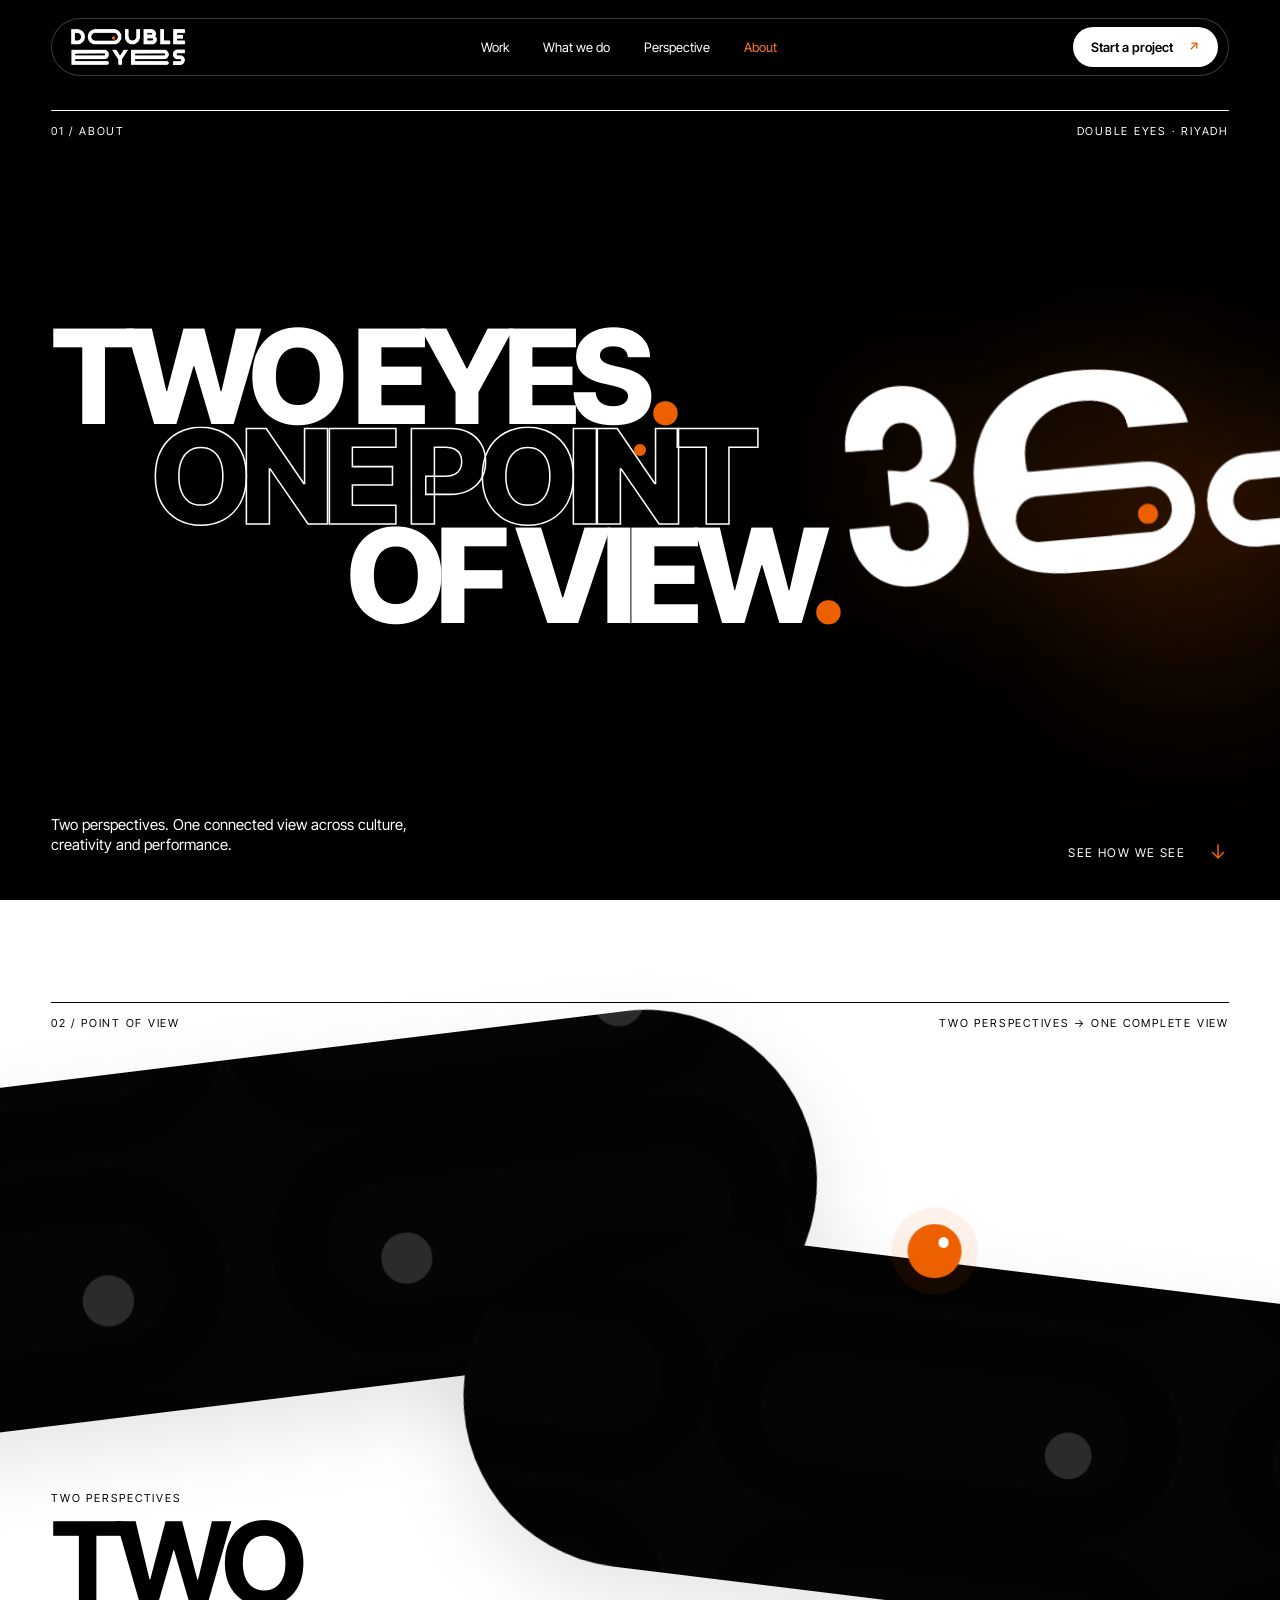
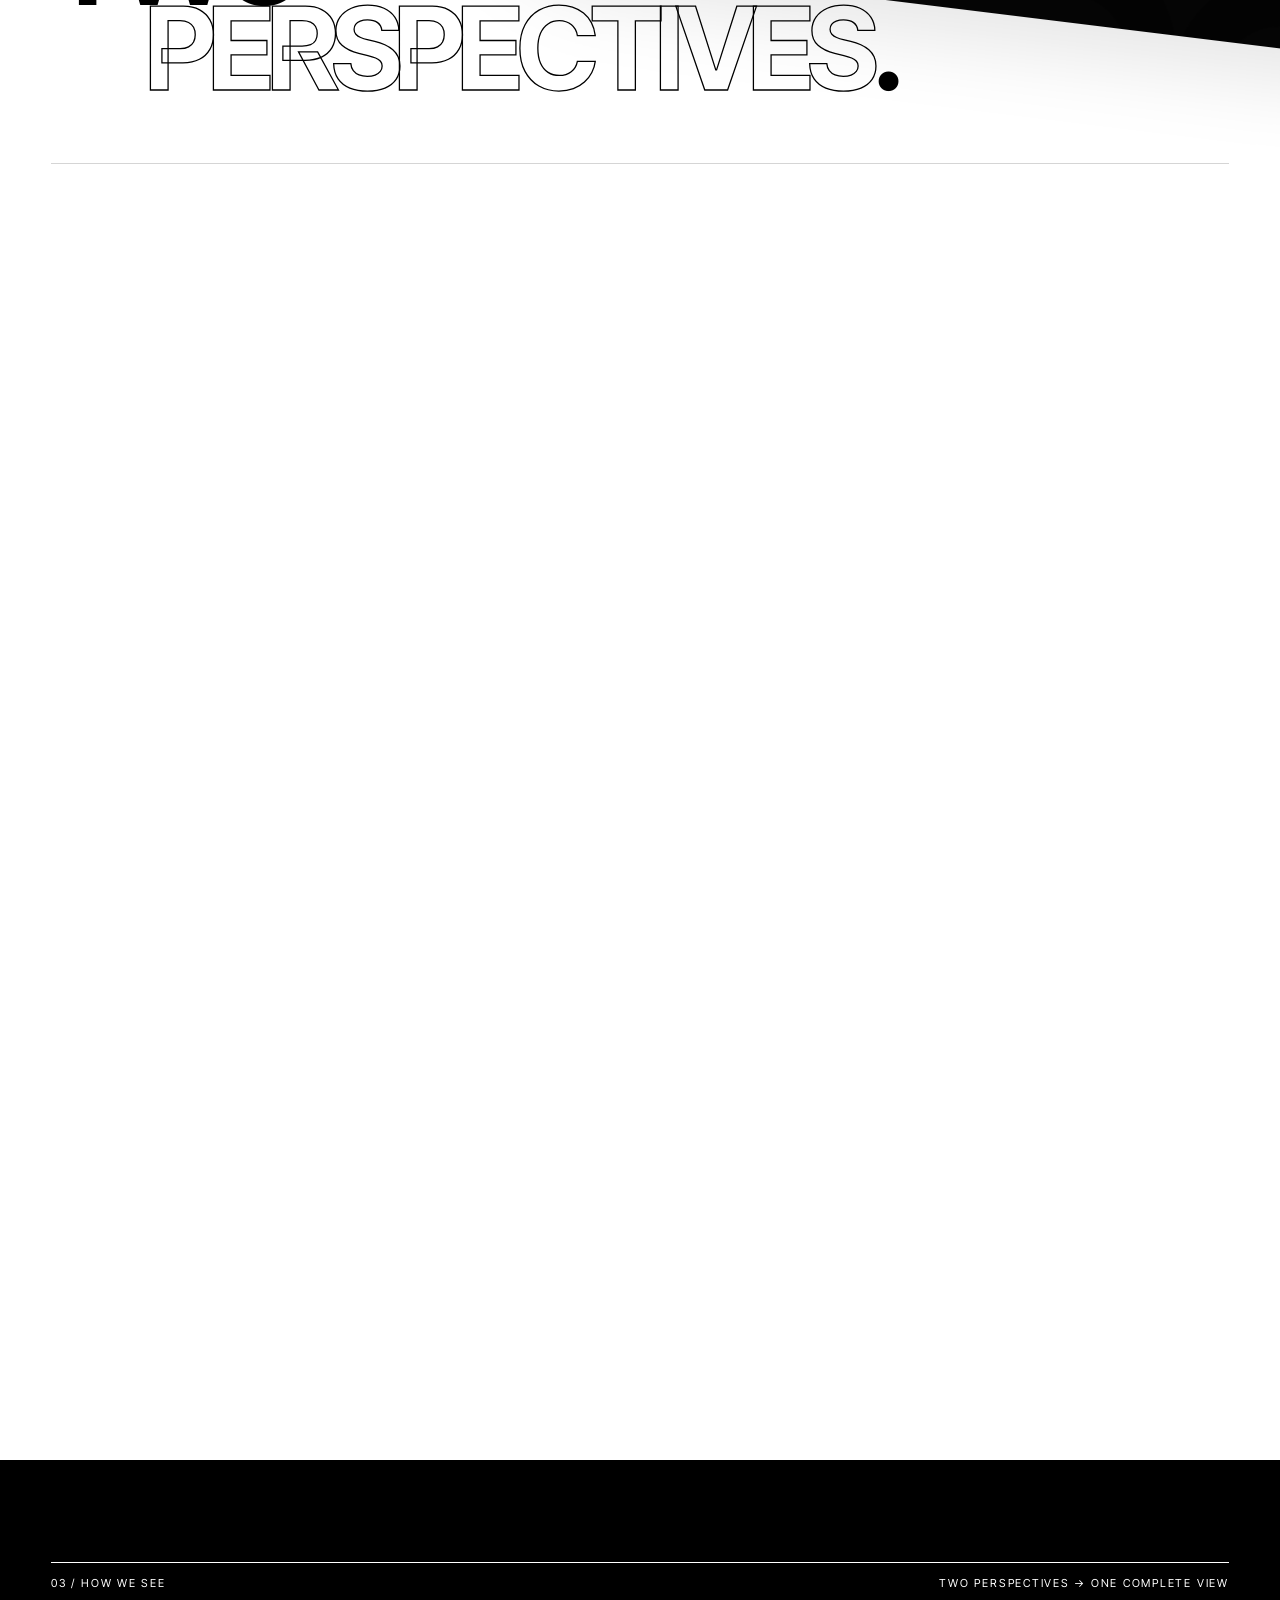
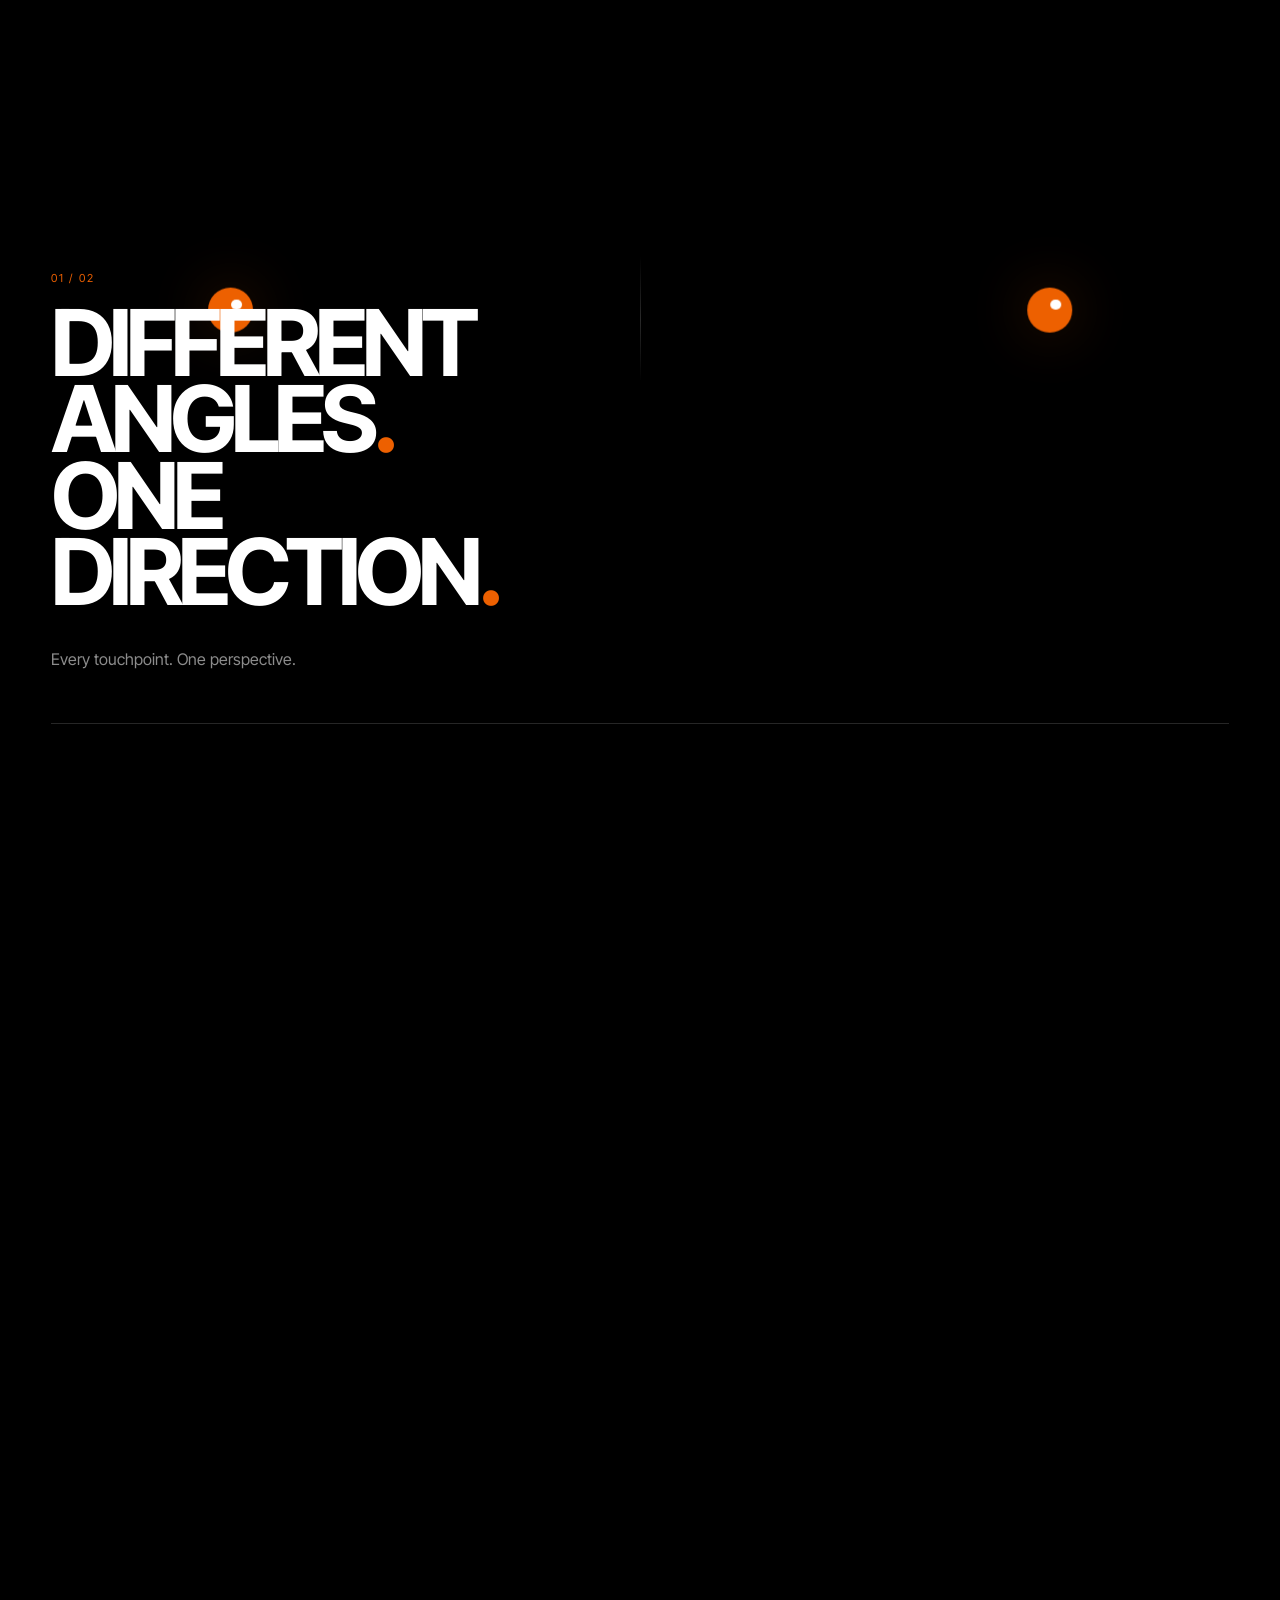
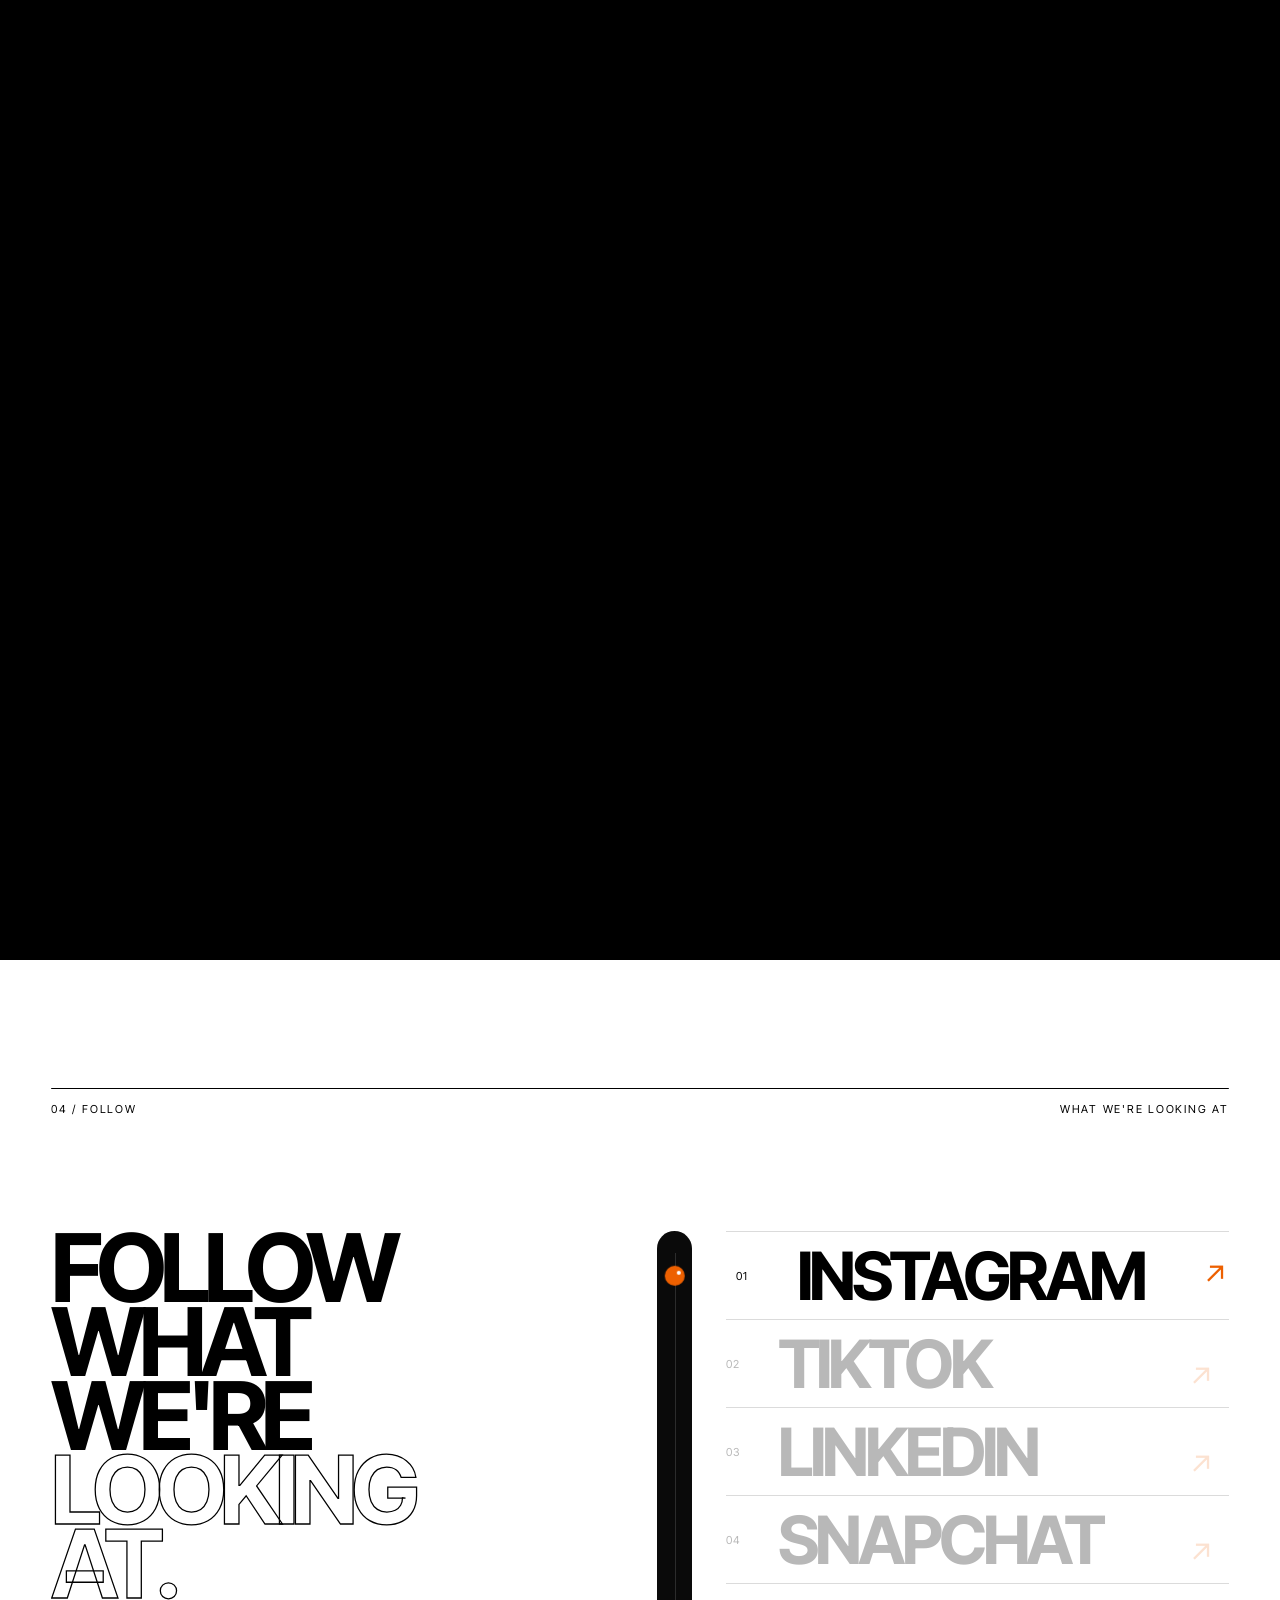
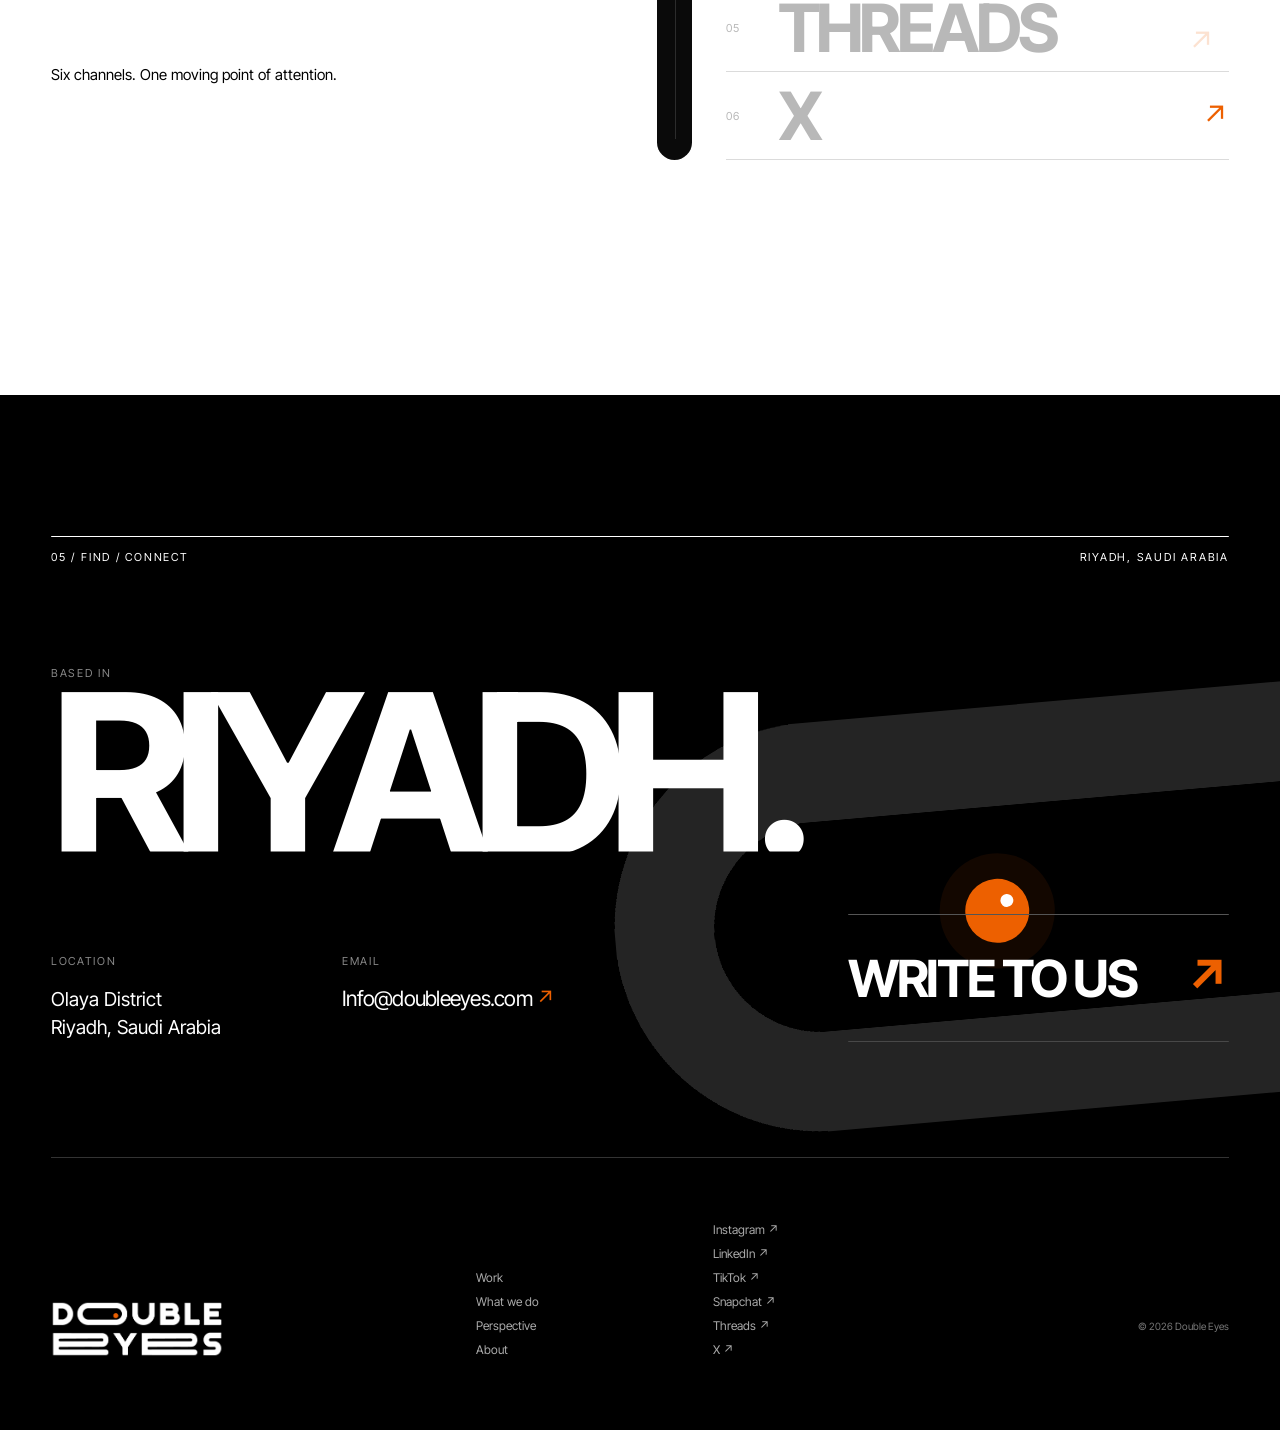
==== about/index.html @ dadb22bf "Refine About page narrative sections" ====
<!doctype html>
<html lang="en">
  <head>
    <meta charset="UTF-8" />
    <meta name="viewport" content="width=device-width, initial-scale=1" />
    <meta name="theme-color" content="#000000" />
    <link rel="icon" href="../Assets/Identity-Lines/identity-double-eyes-04-full-field-mark.png" />
    <meta
      name="description"
      content="Meet Double Eyes—one connected point of view across culture, creativity and performance."
    />
    <link rel="canonical" href="https://double-eyes.com/about/" />
    <title>About Double Eyes | One Complete Point of View</title>
    <link rel="preconnect" href="https://fonts.googleapis.com" />
    <link rel="preconnect" href="https://fonts.gstatic.com" crossorigin />
    <link
      href="https://fonts.googleapis.com/css2?family=Inter+Tight:wght@300;400;500;600;700;800;900&display=swap"
      rel="stylesheet"
    />
    <link rel="stylesheet" href="../styles/style.css?v=audit-2" />
    <link rel="stylesheet" href="../styles/brand-logo.css" />
    <link rel="stylesheet" href="../styles/about.css?v=about-2" />
  </head>
  <body class="about-page">
    <a class="skip" href="#about-main">Skip to content</a>

    <div class="loader about-loader" aria-hidden="true">
      <div class="loader-eye"><i></i></div>
      <span>DOUBLE VISION / ONE DIRECTION</span>
    </div>
    <div class="cursor" aria-hidden="true"><span></span></div>

    <header class="nav about-nav">
      <a class="logo" href="/" aria-label="Double Eyes home">
        <img
          class="brand-logo"
          src="../Assets/brand/double-eyes-logo-light.png"
          alt="Double Eyes"
        />
      </a>
      <nav aria-label="Primary">
        <a href="/#motion">Work</a>
        <a href="/#capabilities">What we do</a>
        <a href="/#about">Perspective</a>
        <a class="is-current" href="/about/" aria-current="page">About</a>
      </nav>
      <a class="nav-cta" href="/#contact">Start a project <span>↗</span></a>
      <button class="menu" type="button" aria-label="Open menu" aria-expanded="false">
        <i></i><i></i>
      </button>
    </header>

    <main id="about-main">
      <section class="about-hero dark" id="about-top" aria-labelledby="about-title">
        <div class="about-frame about-hero-frame">
          <div class="about-kicker about-intro-part">
            <span>01 / About</span>
            <span>Double Eyes · Riyadh</span>
          </div>

          <h1 id="about-title" aria-label="Two eyes. One point of view.">
            <span class="about-hero-line about-intro-part">TWO EYES<span class="orange">.</span></span>
            <span class="about-hero-line about-hero-line--outline about-intro-part">ONE POINT</span>
            <span class="about-hero-line about-hero-line--offset about-intro-part">OF VIEW<span class="orange">.</span></span>
          </h1>

          <div class="about-hero-identity" aria-hidden="true">
            <span class="about-hero-glow"></span>
            <img
              src="../Assets/Identity-Lines/identity-double-eyes-04-full-field.png"
              alt=""
            />
          </div>

          <p class="about-hero-note about-intro-part">
            Two perspectives. One connected view across culture, creativity and performance.
          </p>
          <a class="about-scroll about-intro-part" href="#point-of-view">
            See how we see <span>↓</span>
          </a>
        </div>
      </section>

      <section class="about-view light" id="point-of-view" aria-labelledby="view-title">
        <div class="about-view-track">
          <div class="about-view-scene">
            <div class="about-frame">
              <div class="about-kicker">
                <span>02 / Point of view</span>
                <span>Two perspectives → one complete view</span>
              </div>

              <div class="pov-stage" aria-hidden="true">
                <div class="pov-field pov-field--left">
                  <img src="../Assets/Identity-Lines/identity-double-eyes-12.png" alt="" />
                  <span>01 / Perspective</span>
                </div>
                <div class="pov-field pov-field--right">
                  <img src="../Assets/Identity-Lines/identity-double-eyes-12.png" alt="" />
                  <span>02 / Perspective</span>
                </div>
                <span class="pov-pupil"><i></i></span>
              </div>

              <div class="pov-copy">
                <p>Two perspectives</p>
                <h2 id="view-title"><span>TWO</span><span>PERSPECTIVES<span class="orange">.</span></span></h2>
                <div class="pov-resolution"><span>ONE COMPLETE</span><strong>VIEW<span class="orange">.</span></strong></div>
              </div>
              <div class="pov-progress" aria-hidden="true"><i></i></div>
            </div>
          </div>
        </div>
      </section>

      <section class="about-convergence dark" id="how-we-see" aria-labelledby="convergence-title">
        <div class="about-convergence-track">
          <div class="about-convergence-scene">
            <div class="about-frame">
              <div class="about-kicker">
                <span>03 / How we see</span>
                <span>Two perspectives → one complete view</span>
              </div>

              <div class="convergence-field" aria-hidden="true">
                <span class="convergence-axis"></span>
                <span class="convergence-pupil convergence-pupil--left"></span>
                <span class="convergence-pupil convergence-pupil--right"></span>
                <img
                  class="convergence-mark"
                  src="../Assets/Identity-Lines/identity-double-eyes-04-full-field.png"
                  alt=""
                />
              </div>

              <div class="convergence-copy">
                <p class="convergence-index">01 / 02</p>
                <h2 id="convergence-title">
                  DIFFERENT<br />ANGLES<span class="orange">.</span><br />ONE DIRECTION<span class="orange">.</span>
                </h2>
                <p>Every touchpoint. One perspective.</p>
              </div>
              <div class="convergence-progress" aria-hidden="true"><i></i></div>
            </div>
          </div>
        </div>
      </section>

      <section class="about-social light" id="follow" aria-labelledby="follow-title">
        <div class="about-frame">
          <div class="about-kicker about-reveal">
            <span>04 / Follow</span>
            <span>What we're looking at</span>
          </div>
          <div class="about-social-layout">
            <header class="about-social-head about-reveal">
              <h2 id="follow-title">FOLLOW<br />WHAT WE'RE<br /><span>LOOKING AT.</span></h2>
              <p>Six channels. One moving point of attention.</p>
            </header>

            <div class="social-system">
              <div class="social-gaze-rail" aria-hidden="true">
                <span class="social-pupil"><i></i></span>
              </div>
              <nav class="social-list" aria-label="Double Eyes social channels">
                <a class="social-row is-active" data-cursor="FOLLOW ↗" href="https://www.instagram.com/double_eyes.sa?igsh=ODNibjdmaHd1dmE3&amp;utm_source=qr" target="_blank" rel="noopener noreferrer" aria-label="Follow Double Eyes on Instagram (opens in a new tab)">
                  <span>01</span><strong>INSTAGRAM</strong><i>↗</i>
                </a>
                <a class="social-row" data-cursor="FOLLOW ↗" href="https://www.tiktok.com/@double.eyes.sa?_r=1&amp;_t=ZS-98jkGDGz1hk" target="_blank" rel="noopener noreferrer" aria-label="Follow Double Eyes on TikTok (opens in a new tab)">
                  <span>02</span><strong>TIKTOK</strong><i>↗</i>
                </a>
                <a class="social-row" data-cursor="FOLLOW ↗" href="https://www.linkedin.com/company/double-eyes/" target="_blank" rel="noopener noreferrer" aria-label="Follow Double Eyes on LinkedIn (opens in a new tab)">
                  <span>03</span><strong>LINKEDIN</strong><i>↗</i>
                </a>
                <a class="social-row" data-cursor="FOLLOW ↗" href="https://snapchat.com/t/wtlz7FMR" target="_blank" rel="noopener noreferrer" aria-label="Follow Double Eyes on Snapchat (opens in a new tab)">
                  <span>04</span><strong>SNAPCHAT</strong><i>↗</i>
                </a>
                <a class="social-row" data-cursor="FOLLOW ↗" href="https://www.threads.com/@double_eyes.sa?invite=0" target="_blank" rel="noopener noreferrer" aria-label="Follow Double Eyes on Threads (opens in a new tab)">
                  <span>05</span><strong>THREADS</strong><i>↗</i>
                </a>
                <a class="social-row" data-cursor="FOLLOW ↗" href="https://x.com/double_eyes0?s=11" target="_blank" rel="noopener noreferrer" aria-label="Follow Double Eyes on X (opens in a new tab)">
                  <span>06</span><strong>X</strong><i>↗</i>
                </a>
              </nav>
            </div>
          </div>
        </div>
      </section>

      <section class="about-contact dark" id="find-us" aria-labelledby="contact-title">
        <div class="about-frame">
          <div class="about-kicker about-reveal">
            <span>05 / Find / Connect</span>
            <span>Riyadh, Saudi Arabia</span>
          </div>

          <div class="about-location-stage">
            <div class="about-location-word about-reveal">
              <p>Based in</p>
              <h2 id="contact-title">RIYADH<span class="orange">.</span></h2>
            </div>

            <div class="about-location-identity" aria-hidden="true">
              <img src="../Assets/Identity-Lines/guides-vision-identity.png" alt="" />
              <span class="location-pupil"><i></i></span>
            </div>

            <div class="about-location-details about-reveal">
              <div>
                <p class="about-connect-label">Location</p>
                <!-- TEMPORARY LOCATION — replace with approved office location. -->
                <address>Olaya District<br />Riyadh, Saudi Arabia</address>
              </div>
              <div>
                <p class="about-connect-label">Email</p>
                <a class="about-email" data-cursor="EMAIL ↗" href="mailto:Info@doubleeyes.com">Info@doubleeyes.com <span>↗</span></a>
              </div>
            </div>

            <a class="about-write about-reveal" data-cursor="WRITE" href="/?contact=open#contact">
              <small>Have something worth seeing?</small>
              <span>WRITE TO US</span><i>↗</i>
            </a>
          </div>

          <footer class="about-footer">
            <a class="logo footer-logo" href="/" aria-label="Double Eyes home">
              <img class="brand-logo" src="../Assets/brand/double-eyes-logo-light.png" alt="Double Eyes" />
            </a>
            <nav aria-label="Footer navigation">
              <a href="/#motion">Work</a>
              <a href="/#capabilities">What we do</a>
              <a href="/#about">Perspective</a>
              <a href="/about/" aria-current="page">About</a>
            </nav>
            <div class="about-footer-socials" aria-label="Social links">
              <a href="https://www.instagram.com/double_eyes.sa?igsh=ODNibjdmaHd1dmE3&amp;utm_source=qr" target="_blank" rel="noopener noreferrer">Instagram ↗</a>
              <a href="https://www.linkedin.com/company/double-eyes/" target="_blank" rel="noopener noreferrer">LinkedIn ↗</a>
              <a href="https://www.tiktok.com/@double.eyes.sa?_r=1&amp;_t=ZS-98jkGDGz1hk" target="_blank" rel="noopener noreferrer">TikTok ↗</a>
              <a href="https://snapchat.com/t/wtlz7FMR" target="_blank" rel="noopener noreferrer">Snapchat ↗</a>
              <a href="https://www.threads.com/@double_eyes.sa?invite=0" target="_blank" rel="noopener noreferrer">Threads ↗</a>
              <a href="https://x.com/double_eyes0?s=11" target="_blank" rel="noopener noreferrer">X ↗</a>
            </div>
            <small>© 2026 Double Eyes</small>
          </footer>
        </div>
      </section>
    </main>

    <script src="../scripts/about.js?v=about-2"></script>
  </body>
</html>
---- styles/style.css ----
:root {
  --orange: #ed6000;
  --dark-orange: #c14e00;
  --coral: #ff791f;
  --black: #000;
  --white: #fff;
  --pad: clamp(22px, 4vw, 72px);
  --ease: cubic-bezier(0.16, 1, 0.3, 1);
}
* {
  box-sizing: border-box;
}
html {
  scroll-behavior: smooth;
}
body {
  margin: 0;
  background: #000;
  color: #fff;
  font-family: "Inter Tight", Arial, sans-serif;
  cursor: none;
  overflow-x: hidden;
}
a {
  color: inherit;
  text-decoration: none;
}
button {
  font: inherit;
}
.skip {
  position: fixed;
  left: 1rem;
  top: -4rem;
  z-index: 1000;
  background: #fff;
  color: #000;
  padding: 0.8rem 1rem;
}
.skip:focus {
  top: 1rem;
}
.dark {
  background: #000;
  color: #fff;
}
.light {
  background: #fff;
  color: #000;
}
.section-meta {
  display: flex;
  justify-content: space-between;
  text-transform: uppercase;
  font-size: 11px;
  letter-spacing: 0.15em;
  border-top: 1px solid currentColor;
  padding-top: 14px;
}
.eyebrow {
  text-transform: uppercase;
  letter-spacing: 0.15em;
  font-size: 11px;
}
.nav {
  position: fixed;
  z-index: 80;
  top: 18px;
  left: var(--pad);
  right: var(--pad);
  height: 58px;
  padding: 0 10px 0 16px;
  border: 1px solid rgba(255, 255, 255, 0.22);
  border-radius: 40px;
  background: rgba(0, 0, 0, 0.66);
  backdrop-filter: blur(18px);
  display: flex;
  align-items: center;
  justify-content: space-between;
  transition: 0.4s;
}
.logo {
  display: flex;
  align-items: center;
  font-size: 15px;
  line-height: 0.68;
  font-weight: 800;
  letter-spacing: -0.07em;
}
.logo-eye {
  width: 34px;
  height: 17px;
  border: 5px solid currentColor;
  border-radius: 20px;
  display: inline-block;
  margin: 0 2px;
  position: relative;
}
.logo-eye i,
.interactive-eye i,
.loader-eye i {
  position: absolute;
  width: 6px;
  height: 6px;
  border-radius: 50%;
  background: var(--orange);
  top: 50%;
  left: 72%;
  transform: translate(-50%, -50%);
}
.nav nav {
  display: flex;
  gap: 34px;
  font-size: 13px;
}
.nav nav a {
  transition: 0.25s;
}
.nav nav a:hover {
  color: var(--coral);
}
.nav-cta {
  background: #fff;
  color: #000;
  padding: 12px 18px;
  border-radius: 24px;
  font-size: 13px;
  font-weight: 600;
}
.nav-cta span {
  color: var(--orange);
  margin-left: 12px;
}
.menu {
  display: none;
  background: none;
  border: 0;
  color: #fff;
}
.loader {
  position: fixed;
  inset: 0;
  background: #000;
  z-index: 200;
  display: grid;
  place-content: center;
  gap: 20px;
  transition: clip-path 1s var(--ease);
  clip-path: inset(0);
}
.loader.done {
  clip-path: inset(0 0 100% 0);
  pointer-events: none;
}
.loader-eye {
  position: relative;
  width: 130px;
  height: 60px;
  border: 12px solid #fff;
  border-radius: 60px;
}
.loader-eye i {
  width: 14px;
  height: 14px;
  animation: scan 1s var(--ease) both;
}
.loader span {
  font-size: 9px;
  letter-spacing: 0.2em;
  text-align: center;
  color: #777;
}
@keyframes scan {
  0% {
    left: 15%;
  }
  100% {
    left: 85%;
  }
}
.cursor {
  position: fixed;
  z-index: 300;
  pointer-events: none;
  left: 0;
  top: 0;
  width: 12px;
  height: 12px;
  margin: -6px;
  border-radius: 50%;
  background: var(--orange);
  mix-blend-mode: difference;
  transition:
    width 0.25s,
    height 0.25s,
    margin 0.25s;
  display: grid;
  place-items: center;
}
.cursor span {
  font-size: 10px;
  color: #fff;
  opacity: 0;
}
.cursor.big {
  width: 64px;
  height: 64px;
  margin: -32px;
  mix-blend-mode: normal;
}
.cursor.big span {
  opacity: 1;
}
.hero {
  height: 100svh;
  min-height: 720px;
  padding: 140px var(--pad) 32px;
  position: relative;
  overflow: hidden;
}
.hero-glow {
  position: absolute;
  width: 65vw;
  height: 65vw;
  right: -20vw;
  top: -20vw;
  background: radial-gradient(circle, #ed6000 0, #7a2800 24%, transparent 66%);
  filter: blur(25px);
  opacity: 0.55;
}
.hero h1 {
  font-size: clamp(70px, 11vw, 190px);
  line-height: 0.76;
  letter-spacing: -0.085em;
  margin: 10vh 0 0;
  position: relative;
  z-index: 2;
}
.hero-line {
  display: block;
}
.hero-line.outline {
  color: transparent;
  -webkit-text-stroke: 1.5px #fff;
  margin-left: 8vw;
}
.hero-line i,
.contact-link i {
  color: var(--orange);
  font-style: normal;
}
.hero-bottom {
  position: absolute;
  left: var(--pad);
  right: var(--pad);
  bottom: 48px;
  display: flex;
  justify-content: flex-end;
  align-items: flex-end;
  gap: 40px;
}
.hero-bottom p {
  font-size: 16px;
  line-height: 1.35;
}
.round-link {
  width: 112px;
  height: 112px;
  border: 1px solid #fff;
  border-radius: 50%;
  display: grid;
  place-content: center;
  font-size: 13px;
  transition: 0.4s;
}
.round-link b {
  color: var(--orange);
  margin-left: 20px;
}
.round-link:hover {
  background: var(--orange);
  border-color: var(--orange);
  transform: rotate(8deg);
}
.round-link:hover b {
  color: #fff;
}
.statement {
  min-height: 90vh;
  padding: 35px var(--pad) 80px;
  display: flex;
  flex-direction: column;
}
.statement-copy {
  font-size: clamp(56px, 8.8vw, 150px);
  line-height: 0.93;
  letter-spacing: -0.07em;
  margin: auto 0;
}
.statement-copy strong {
  color: var(--orange);
  font-weight: 600;
}
.statement-foot {
  align-self: flex-end;
  width: min(560px, 100%);
  display: flex;
  align-items: center;
  gap: 50px;
}
.statement-foot p {
  font-size: clamp(19px, 2vw, 30px);
  line-height: 1.2;
}
.mini-eye {
  flex: 0 0 120px;
  height: 58px;
  border: 12px solid #000;
  border-radius: 60px;
  position: relative;
}
.universe {
  min-height: 110vh;
  padding: 35px var(--pad) 80px;
  overflow: hidden;
  background:
    radial-gradient(circle at 50% 54%, #521d00, transparent 32%), #000;
}
.universe-stage {
  height: 88vh;
  position: relative;
  max-width: 1400px;
  margin: auto;
}
.universe-core {
  position: absolute;
  left: 50%;
  top: 50%;
  transform: translate(-50%, -50%);
  width: 280px;
  height: 130px;
  border: 28px solid #fff;
  border-radius: 100px;
  display: flex;
  align-items: center;
  justify-content: center;
}
.universe-core > span {
  font-size: 115px;
  font-weight: 700;
  letter-spacing: -0.1em;
  position: absolute;
  left: -145px;
}
.universe-core > i {
  width: 23px;
  height: 23px;
}
.universe-core > em {
  font-size: 40px;
  font-style: normal;
  position: absolute;
  right: -64px;
  top: -55px;
}
.universe-core > small {
  position: absolute;
  top: 165px;
  width: 180px;
  text-align: center;
  color: #aaa;
  line-height: 1.4;
}
.service-orbit {
  position: absolute;
  inset: 12% 10%;
}
.service-node {
  --r: min(30vw, 400px);
  position: absolute;
  left: 50%;
  top: 50%;
  transform: translate(-50%, -50%) rotate(var(--a)) translateX(var(--r))
    rotate(calc(-1 * var(--a)));
  border: 0;
  background: none;
  color: #777;
  font-size: clamp(14px, 1vw, 22px);
  cursor: none;
  transition: 0.5s var(--ease);
  white-space: nowrap;
}
.service-node span {
  display: block;
  font-size: 9px;
  color: var(--orange);
  letter-spacing: 0.2em;
}

.service-node b {
  
  font-size: 15px !important;
}

.service-node:before {
  content: "";
  display: block;
  margin: auto auto 12px;
  width: 18px;
  height: 18px;
  border-radius: 50%;
  background: currentColor;
  box-shadow: 0 0 0 10px rgba(237, 96, 0, 0.08);
}
.service-node.active,
.service-node:hover {
  color: #fff;
  transform: translate(-50%, -50%) rotate(var(--a)) translateX(var(--r))
    rotate(calc(-1 * var(--a))) scale(1.3);
}
.service-node.active:before {
  background: var(--orange);
  box-shadow: 0 0 30px var(--orange);
}
.service-copy {
  position: absolute;
  left: 0;
  bottom: 2%;
  width: 320px;
  font-size: 20px;
  line-height: 1.3;
  color: #aaa;
}
.work {
  padding: 35px var(--pad) 140px;
}
.section-title {
  font-size: clamp(58px, 9vw, 150px);
  line-height: 0.82;
  letter-spacing: -0.075em;
  margin: 13vw 0 9vw;
}
.section-title em {
  font-weight: 300;
  color: var(--orange);
}
.projects {
  display: grid;
  grid-template-columns: 1.18fr 0.82fr;
  gap: 14vw 4vw;
}
.project-wide {
  grid-column: 1/-1;
}
.project-offset {
  margin-top: 14vw;
}
.project figure {
  margin: 0;
  height: 66vh;
  min-height: 420px;
  overflow: hidden;
  position: relative;
  background: #111;
}
.project-wide figure {
  height: 78vh;
}
.project img {
  width: 100%;
  height: 100%;
  object-fit: cover;
  filter: saturate(0.35) contrast(1.08);
  transition:
    transform 1.2s var(--ease),
    filter 0.6s;
}
.project:hover img {
  transform: scale(1.04);
  filter: saturate(0.8);
}
.project-shutter {
  position: absolute;
  inset: 0;
  border: 0 solid #fff;
  border-radius: 0;
  transition:
    border-width 0.7s var(--ease),
    border-radius 0.7s;
}
.project:hover .project-shutter {
  border-width: 2.5vw;
  border-radius: 9vw;
}
.project-info {
  display: grid;
  grid-template-columns: 1fr 2.5fr auto;
  align-items: start;
  padding-top: 18px;
  border-top: 1px solid #000;
  margin-top: 12px;
}
.project-info span {
  font-size: 10px;
  text-transform: uppercase;
  letter-spacing: 0.14em;
}
.project-info h3 {
  font-size: clamp(28px, 4vw, 64px);
  letter-spacing: -0.055em;
  line-height: 0.9;
  margin: 0;
}
.project-info p {
  max-width: 250px;
  margin: 6px 0 0;
}
.project-info b {
  color: var(--orange);
  font-size: 11px;
}
.pattern-break {
  height: 100vh;
  background: var(--orange);
  position: relative;
  overflow: hidden;
  display: grid;
  place-items: center;
}
.pattern-track {
  position: absolute;
  inset: -15%;
  background-color: #fff;
  background-image:
    radial-gradient(circle at 80% 50%, var(--orange) 0 6px, transparent 7px),
    radial-gradient(
      ellipse at center,
      transparent 0 31px,
      #000 32px 45px,
      transparent 46px
    );
  background-size: 170px 86px;
  background-position:
    0 0,
    0 0;
  transform: rotate(-8deg) scale(1.2);
  animation: pattern 18s linear infinite;
}
@keyframes pattern {
  to {
    background-position:
      340px 0,
      340px 0;
  }
}
.pattern-message {
  position: relative;
  z-index: 2;
  width: 100%;
  font-size: clamp(60px, 14vw, 220px);
  font-weight: 800;
  letter-spacing: -0.08em;
  line-height: 0.74;
  color: var(--orange);
  mix-blend-mode: multiply;
}
.pattern-message span {
  display: block;
}
.pattern-message span:last-child {
  text-align: right;
}
.contact {
  min-height: 105vh;
  padding: 100px var(--pad) 0;
  position: relative;
  overflow: hidden;
}
.contact-link {
  font-size: clamp(55px, 10vw, 175px);
  font-weight: 700;
  line-height: 0.78;
  letter-spacing: -0.075em;
  display: block;
  margin: 12vh 0;
  position: relative;
  z-index: 2;
}
.contact-link span {
  display: block;
}
.contact-link span:nth-child(2) {
  margin-left: 10vw;
  color: transparent;
  -webkit-text-stroke: 1px #fff;
}
.contact-eye {
  position: absolute;
  width: 32vw;
  height: 14vw;
  border: clamp(18px, 3vw, 50px) solid #fff;
  border-radius: 50%;
  right: 5vw;
  top: 42%;
  opacity: 0.12;
  transform: rotate(8deg);
}
.contact-eye i {
  width: 35px;
  height: 35px;
}
footer {
  border-top: 1px solid #333;
  min-height: 210px;
  display: grid;
  grid-template-columns: 2fr 2fr 1fr auto;
  gap: 30px;
  align-items: center;
  color: #aaa;
  font-size: 13px;
}
.footer-logo {
  color: #fff;
  transform: scale(1.5);
  transform-origin: left;
}
.footer-logo .logo-eye {
  width: 37px;
}
footer p {
  line-height: 1.5;
}
footer div {
  display: flex;
  flex-direction: column;
  gap: 8px;
}
footer a:hover {
  color: var(--orange);
}
footer small {
  align-self: end;
  padding-bottom: 25px;
}
.reveal {
  opacity: 0;
  transform: translateY(45px);
  transition:
    opacity 0.9s var(--ease),
    transform 0.9s var(--ease);
}
.reveal.visible {
  opacity: 1;
  transform: none;
}
:focus-visible {
  outline: 2px solid var(--coral);
  outline-offset: 5px;
}
@media (max-width: 800px) {
  body {
    cursor: auto;
  }
  .cursor {
    display: none;
  }
  .nav {
    top: 10px;
    left: 12px;
    right: 12px;
  }
  .nav nav,
  .nav-cta {
    display: none;
  }
  .menu {
    display: block;
    width: 40px;
  }
  .menu i {
    height: 1px;
    background: #fff;
    display: block;
    margin: 7px;
  }
  .hero {
    min-height: 650px;
    padding-top: 120px;
  }
  .hero h1 {
    font-size: 18vw;
    margin-top: 16vh;
  }
  .hero-line.outline {
    margin-left: 0;
  }
  .hero-eye {
    width: 55vw;
    height: 24vw;
    right: -10vw;
    top: 25%;
    border-width: 15px;
  }
  .hero-bottom {
    bottom: 60px;
    justify-content: space-between;
  }
  .hero-bottom p {
    font-size: 13px;
  }
  .round-link {
    width: 88px;
    height: 88px;
  }
  .scroll-cue {
    display: none;
  }
  .statement {
    min-height: 80vh;
  }
  .statement-foot {
    gap: 20px;
  }
  .statement-foot p {
    font-size: 18px;
  }
  .mini-eye {
    flex-basis: 80px;
    height: 40px;
    border-width: 8px;
  }
  .universe {
    min-height: 850px;
  }
  .universe-stage {
    height: 750px;
  }
  .universe-core {
    width: 160px;
    height: 75px;
    border-width: 16px;
  }
  .universe-core > span {
    font-size: 66px;
    left: -83px;
  }
  .universe-core > small {
    top: 110px;
  }
  .universe-core > em {
    right: -45px;
    top: -42px;
  }
  .service-orbit {
    inset: 10% 0;
  }
  .service-node {
    --r: 37vw;
    font-size: 13px;
  }
  .service-copy {
    bottom: 0;
    width: 100%;
    text-align: center;
    font-size: 17px;
  }
  .projects {
    display: block;
  }
  .project {
    margin: 0 0 90px;
  }
  .project figure,
  .project-wide figure {
    height: 60vh;
    min-height: 420px;
  }
  .project-info {
    grid-template-columns: 1fr auto;
  }
  .project-info h3 {
    grid-row: 2;
    grid-column: 1/-1;
    margin-top: 20px;
  }
  .project-info p {
    grid-column: 1/-1;
  }
  .pattern-break {
    height: 75vh;
  }
  .pattern-track {
    background-size: 130px 66px;
  }
  .contact {
    min-height: 900px;
  }
  .contact-link {
    margin-top: 20vh;
  }
  .contact-link span:nth-child(2) {
    margin-left: 0;
  }
  .contact-eye {
    width: 60vw;
    height: 27vw;
    right: -8vw;
  }
  .contact footer {
    grid-template-columns: 1fr 1fr;
    align-content: center;
  }
  .footer-logo {
    transform: scale(1.2);
  }
  footer small {
    align-self: auto;
  }
}
@media (prefers-reduced-motion: reduce) {
  html {
    scroll-behavior: auto;
  }
  *,
  *:before,
  *:after {
    animation-duration: 0.01ms !important;
    animation-iteration-count: 1 !important;
    transition-duration: 0.01ms !important;
  }
  .loader {
    display: none;
  }
  .reveal {
    opacity: 1;
    transform: none;
  }
}
@media (max-width: 800px) {
  .nav nav.mobile-open {
    display: flex;
    position: fixed;
    inset: 72px 12px auto;
    background: #000;
    border: 1px solid #333;
    border-radius: 24px;
    padding: 30px;
    flex-direction: column;
    gap: 22px;
    font-size: 24px;
    box-shadow: 0 20px 80px rgba(0, 0, 0, 0.65);
  }
}

/* Editorial layout refinement — one shared 12-column system. */
:root {
  --content-max: 1680px;
  --grid-gap: clamp(14px, 1.4vw, 28px);
  --page-gutter: max(
    clamp(22px, 4vw, 72px),
    calc((100vw - var(--content-max)) / 2)
  );
  --pad: var(--page-gutter);
  --space-xs: clamp(8px, 0.7vw, 12px);
  --space-sm: clamp(16px, 1.4vw, 24px);
  --space-md: clamp(28px, 3vw, 48px);
  --space-lg: clamp(60px, 7vw, 112px);
  --space-xl: clamp(100px, 11vw, 176px);
}
.nav {
  max-width: var(--content-max);
  margin-inline: auto;
  left: var(--page-gutter);
  right: var(--page-gutter);
  padding-inline: var(--space-sm) 10px;
}
.nav > .logo,
.nav > nav,
.nav > .nav-cta {
  align-self: center;
}
.section-meta {
  width: 100%;
  max-width: var(--content-max);
  margin-inline: auto;
}
.hero {
  display: grid;
  grid-template-columns: repeat(12, minmax(0, 1fr));
  grid-template-rows: auto 1fr auto;
  column-gap: var(--grid-gap);
  padding-top: clamp(128px, 10vh, 164px);
  padding-bottom: var(--space-md);
}
.hero > .eyebrow {
  grid-column: 1/6;
  grid-row: 1;
}
.hero > h1 {
  grid-column: 1/13;
  grid-row: 2;
  align-self: center;
  width: 100%;
  margin: 0;
  max-width: var(--content-max);
}
.hero-line.outline {
  margin-left: calc((100% + var(--grid-gap) * 11) / 12);
}
.hero-bottom {
  position: static;
  grid-column: 1/13;
  grid-row: 3;
  display: grid;
  grid-template-columns: repeat(12, minmax(0, 1fr));
  gap: var(--grid-gap);
  align-items: end;
}
.hero-bottom p {
  grid-column: 9/11;
  margin: 0;
}
.hero-bottom .round-link {
  grid-column: 11/13;
  justify-self: end;
}
.scroll-cue {
  left: var(--page-gutter);
  bottom: var(--space-md);
}
.hero-eye {
  right: calc(var(--page-gutter) + 2vw);
  top: 24%;
}
.hero-orbit {
  right: calc(var(--page-gutter) + 1vw);
  bottom: 8vh;
}

.statement {
  display: grid;
  grid-template-columns: repeat(12, minmax(0, 1fr));
  grid-template-rows: auto 1fr;
  column-gap: var(--grid-gap);
  padding-block: var(--space-md) var(--space-lg);
}
.statement > .section-meta {
  grid-column: 1/13;
}
.statement-copy {
  grid-column: 1/10;
  grid-row: 2;
  align-self: center;
  margin: 0;
  padding-block: var(--space-lg);
  max-width: none;
}
.statement-foot {
  grid-column: 9/13;
  grid-row: 2;
  align-self: end;
  width: auto;
  margin: 0 0 var(--space-md);
  display: grid;
  grid-template-columns: minmax(0, 1fr) auto;
  gap: var(--space-md);
}
.statement-foot p {
  margin: 0;
}
.mini-eye {
  align-self: end;
}

.universe {
  padding-block: var(--space-md) var(--space-lg);
}
.universe-stage {
  height: min(88vh, 900px);
  max-width: var(--content-max);
}
.service-orbit {
  inset: 8% 7%;
}
.service-node {
  --r: min(29vw, 430px);
}
.service-node:nth-child(2),
.service-node:nth-child(5) {
  --r: min(25vw, 370px);
}
.service-copy {
  left: 0;
  bottom: 3%;
  width: calc((100% - var(--grid-gap) * 11) / 4 + var(--grid-gap) * 3);
  margin: 0;
}

.work {
  padding-block: var(--space-md) var(--space-xl);
}
.work > .section-title {
  max-width: var(--content-max);
  margin: var(--space-xl) auto var(--space-lg);
}
.projects {
  max-width: var(--content-max);
  margin-inline: auto;
  grid-template-columns: repeat(12, minmax(0, 1fr));
  column-gap: var(--grid-gap);
  row-gap: var(--space-xl);
}
.project-wide {
  grid-column: 1/13;
}
.project:not(.project-wide) {
  grid-column: 1/8;
}
.project.project-offset {
  grid-column: 8/13;
  margin-top: clamp(70px, 10vw, 150px);
}
.project figure {
  height: auto;
  min-height: 0;
  aspect-ratio: 4/5;
}
.project-wide figure {
  height: auto;
  aspect-ratio: 16/8;
}
.project-wide:last-child figure {
  aspect-ratio: 16/7;
}
.project-info {
  grid-template-columns: repeat(12, minmax(0, 1fr));
  column-gap: var(--grid-gap);
  padding-top: var(--space-sm);
  margin-top: var(--space-xs);
}
.project-info span {
  grid-column: 1/4;
}
.project-info h3 {
  grid-column: 4/10;
}
.project-info p {
  grid-column: 4/10;
  grid-row: 2;
}
.project-info b {
  grid-column: 12;
  grid-row: 1;
  justify-self: end;
}
.project:not(.project-wide) .project-info {
  grid-template-columns: repeat(6, minmax(0, 1fr));
}
.project:not(.project-wide) .project-info span {
  grid-column: 1/3;
}
.project:not(.project-wide) .project-info h3 {
  grid-column: 3/7;
}
.project:not(.project-wide) .project-info p {
  grid-column: 3/7;
}
.project:not(.project-wide) .project-info b {
  grid-column: 6;
  grid-row: 1;
}

.pattern-message {
  width: calc(100% - var(--page-gutter) * 2);
  max-width: var(--content-max);
  display: grid;
  grid-template-columns: repeat(12, minmax(0, 1fr));
  column-gap: var(--grid-gap);
  mix-blend-mode: normal;
  color: var(--orange);
  text-shadow:
    0 1px #000,
    1px 0 #000,
    -1px 0 #000,
    0 -1px #000;
}
.pattern-message span:first-child {
  grid-column: 1/11;
}
.pattern-message span:last-child {
  grid-column: 3/13;
  text-align: right;
  color: transparent;
  -webkit-text-stroke: 2px var(--orange);
  opacity: 0.9;
}

.contact {
  padding-top: var(--space-lg);
  display: grid;
  grid-template-columns: repeat(12, minmax(0, 1fr));
  column-gap: var(--grid-gap);
  grid-template-rows: auto 1fr auto;
}
.contact > .eyebrow {
  grid-column: 1/5;
}
.contact-link {
  grid-column: 1/13;
  align-self: center;
  margin: var(--space-lg) 0;
  max-width: var(--content-max);
}
.contact-link span:nth-child(2) {
  margin-left: calc((100% + var(--grid-gap) * 11) / 12);
}
.contact-eye {
  right: calc(var(--page-gutter) + 1vw);
  top: 38%;
}
.contact footer {
  grid-column: 1/13;
  grid-template-columns: repeat(12, minmax(0, 1fr));
  gap: var(--grid-gap);
  padding-block: var(--space-md);
}
.contact footer > .footer-logo {
  grid-column: 1/4;
}
.contact footer > p {
  grid-column: 5/8;
}
.contact footer > div {
  grid-column: 9/11;
}
.contact footer > small {
  grid-column: 12;
  justify-self: end;
}

@media (min-width: 801px) and (max-width: 1100px) {
  :root {
    --page-gutter: clamp(32px, 4vw, 48px);
  }
  .hero h1 {
    font-size: 10.5vw;
  }
  .hero-bottom p {
    grid-column: 8/11;
  }
  .hero-bottom .round-link {
    grid-column: 11/13;
  }
  .statement-copy {
    grid-column: 1/11;
  }
  .statement-foot {
    grid-column: 8/13;
  }
  .service-node {
    --r: min(35vw, 350px);
  }
  .service-node:nth-child(2),
  .service-node:nth-child(5) {
    --r: min(30vw, 310px);
  }
}
@media (max-width: 800px) {
  :root {
    --page-gutter: clamp(20px, 5.6vw, 28px);
    --grid-gap: 12px;
    --space-xl: clamp(84px, 24vw, 120px);
  }
  .nav {
    left: 12px;
    right: 12px;
  }
  .hero {
    display: grid;
    grid-template-columns: repeat(4, minmax(0, 1fr));
    grid-template-rows: auto 1fr auto;
    padding-top: 120px;
    padding-bottom: var(--space-md);
  }
  .hero > .eyebrow {
    grid-column: 1/5;
  }
  .hero > h1 {
    grid-column: 1/5;
    align-self: center;
    margin: 0;
    font-size: clamp(56px, 18vw, 82px);
    max-width: 100%;
  }
  .hero-line.outline {
    margin-left: 0;
  }
  .hero-bottom {
    grid-column: 1/5;
    display: grid;
    grid-template-columns: repeat(4, minmax(0, 1fr));
    gap: var(--grid-gap);
  }
  .hero-bottom p {
    grid-column: 1/4;
  }
  .hero-bottom .round-link {
    grid-column: 4;
    justify-self: end;
  }
  .hero-eye {
    right: -12%;
    top: 23%;
  }
  .hero-orbit {
    right: -8%;
    bottom: 5vh;
  }
  .statement {
    display: grid;
    grid-template-columns: repeat(4, minmax(0, 1fr));
    min-height: 780px;
  }
  .statement > .section-meta {
    grid-column: 1/5;
  }
  .statement-copy {
    grid-column: 1/5;
    grid-row: 2;
    align-self: start;
    padding-top: var(--space-lg);
  }
  .statement-foot {
    grid-column: 2/5;
    grid-row: 2;
    align-self: end;
    margin-bottom: var(--space-sm);
    gap: var(--space-sm);
  }
  .universe {
    min-height: 900px;
  }
  .universe-stage {
    height: 790px;
  }
  .universe-core {
    top: 31%;
  }
  .service-orbit {
    inset: auto 0 112px;
    display: grid;
    grid-template-columns: 1fr 1fr;
    gap: 18px 24px;
  }
  .service-node,
  .service-node.active,
  .service-node:hover {
    position: relative;
    inset: auto;
    transform: none;
    white-space: normal;
    text-align: left;
    font-size: 15px;
    padding: 10px 0;
    border-bottom: 1px solid #333;
  }
  .service-node:before {
    display: none;
  }
  .service-node span {
    display: inline-block;
    margin-right: 8px;
  }
  .service-node.active {
    color: #fff;
    border-color: var(--orange);
  }
  .service-copy {
    left: 0;
    bottom: 0;
    width: 100%;
    text-align: left;
    padding-right: 12%;
    font-size: 16px;
  }
  .work > .section-title {
    margin-block: var(--space-xl) var(--space-lg);
  }
  .projects {
    display: block;
  }
  .project,
  .project.project-offset {
    margin: 0 0 var(--space-lg);
  }
  .project figure,
  .project-wide figure,
  .project-wide:last-child figure {
    height: auto;
    min-height: 0;
    aspect-ratio: 4/5;
  }
  .project-wide:first-child figure {
    aspect-ratio: 4/5;
  }
  .project-info,
  .project:not(.project-wide) .project-info {
    grid-template-columns: repeat(4, minmax(0, 1fr));
    column-gap: var(--grid-gap);
  }
  .project-info span,
  .project:not(.project-wide) .project-info span {
    grid-column: 1/3;
  }
  .project-info b,
  .project:not(.project-wide) .project-info b {
    grid-column: 4;
    grid-row: 1;
  }
  .project-info h3,
  .project:not(.project-wide) .project-info h3 {
    grid-column: 1/5;
    grid-row: 2;
    margin-top: var(--space-sm);
  }
  .project-info p,
  .project:not(.project-wide) .project-info p {
    grid-column: 1/5;
    grid-row: 3;
  }
  .pattern-message {
    grid-template-columns: repeat(4, minmax(0, 1fr));
    font-size: clamp(56px, 17vw, 100px);
    line-height: 0.82;
  }
  .pattern-message span:first-child {
    grid-column: 1/5;
  }
  .pattern-message span:last-child {
    grid-column: 1/5;
  }
  .contact {
    grid-template-columns: repeat(4, minmax(0, 1fr));
    min-height: 900px;
  }
  .contact > .eyebrow {
    grid-column: 1/5;
  }
  .contact-link {
    grid-column: 1/5;
    margin: var(--space-lg) 0;
  }
  .contact-link span:nth-child(2) {
    margin-left: 0;
  }
  .contact-eye {
    right: -10%;
    top: 37%;
  }
  .contact footer {
    grid-column: 1/5;
    grid-template-columns: repeat(4, minmax(0, 1fr));
    align-content: center;
    row-gap: var(--space-md);
  }
  .contact footer > .footer-logo {
    grid-column: 1/3;
  }
  .contact footer > p {
    grid-column: 3/5;
  }
  .contact footer > div {
    grid-column: 1/3;
  }
  .contact footer > small {
    grid-column: 3/5;
    justify-self: end;
    align-self: end;
  }
}
@media (max-width: 430px) {
  .section-meta span:last-child {
    max-width: 46%;
    text-align: right;
  }
  .hero {
    min-height: 720px;
  }
  .hero-bottom p {
    font-size: 12px;
  }
  .round-link {
    width: 78px;
    height: 78px;
  }
  .statement {
    min-height: 720px;
  }
  .statement-copy {
    font-size: clamp(48px, 15.5vw, 68px);
  }
  .statement-foot {
    grid-column: 1/5;
  }
  .statement-foot p {
    font-size: 17px;
  }
  .mini-eye {
    flex-basis: auto;
    width: 72px;
  }
  .contact-link {
    font-size: clamp(49px, 14.5vw, 66px);
  }
}
@media (max-width: 350px) {
  :root {
    --page-gutter: 18px;
  }
  .nav {
    left: 8px;
    right: 8px;
  }
  .hero h1 {
    font-size: 17.2vw;
  }
  .hero-bottom p {
    grid-column: 1/4;
    font-size: 11px;
  }
  .round-link {
    width: 70px;
    height: 70px;
    font-size: 11px;
  }
  .universe-core {
    transform: translate(-50%, -50%) scale(0.88);
  }
  .service-orbit {
    gap: 10px 18px;
  }
  .service-node {
    font-size: 13px;
  }
  .statement-copy {
    font-size: 15vw;
  }
}
.statement-copy {
  font-size: clamp(56px, 7.7vw, 130px);
}
.pattern-message {
  grid-template-rows: auto auto;
  align-content: center;
  row-gap: clamp(8px, 1vw, 18px);
}
.pattern-message span:first-child {
  white-space: nowrap;
}
.pattern-message span:last-child {
  grid-column: 4/13;
  font-size: 0.6em;
  line-height: 0.86;
  white-space: nowrap;
  justify-self: end;
  align-self: start;
  text-align: right;
  transform: translateY(-0.08em);
  color: #fff;
  -webkit-text-stroke: 1.5px #000;
  text-shadow: 2px 2px 0 var(--orange);
}
@media (max-width: 800px) {
  .pattern-message span:last-child {
    grid-column: 1/5;
    font-size: 0.58em;
    white-space: normal;
    max-width: 90%;
    line-height: 0.82;
  }
}

/* Full Field: one center, one measured elliptical coordinate system. */
.universe {
  height: 190vh;
  min-height: 0;
  padding: 0 var(--page-gutter);
  overflow: clip;
  background:
    radial-gradient(
      ellipse at 50% 46%,
      #4a1900 0,
      rgba(32, 10, 0, 0.72) 22%,
      transparent 53%
    ),
    #000;
}
.universe-sticky {
  position: sticky;
  top: 0;
  height: 100vh;
  padding-block: var(--space-md);
  display: flex;
  flex-direction: column;
  overflow: hidden;
}
.universe-sticky > .section-meta {
  flex: 0 0 auto;
}
.universe-stage {
  --center-y: 46%;
  position: relative;
  flex: 1 1 auto;
  height: auto;
  min-height: 0;
  width: 100%;
  max-width: var(--content-max);
  margin-inline: auto;
}
.orbit-guide {
  position: absolute;
  left: 50%;
  top: var(--center-y);
  width: min(calc(100% - clamp(64px, 6vw, 110px)), 1650px);
  height: min(64vh, 600px);
  transform: translate(-50%, -50%);
  overflow: visible;
  pointer-events: none;
}
.orbit-guide ellipse {
  fill: none;
  stroke: rgba(255, 255, 255, 0.075);
  stroke-width: 1.2;
  stroke-dasharray: 2 7;
  vector-effect: non-scaling-stroke;
}
.universe-center {
  position: absolute;
  left: 50%;
  top: var(--center-y);
  z-index: 3;
  width: min(440px, 34vw);
  transform: translate(-50%, -50%);
  display: flex;
  flex-direction: column;
  align-items: center;
  text-align: center;
  pointer-events: none;
}
.universe-core {
  position: relative;
  inset: auto;
  transform: none;
  width: clamp(300px, 32vw, 480px);
  height: auto;
  border: 0;
  border-radius: 0;
  display: block;
  color: #fff;
}

.full-field-identity {
  position: relative;
  width: 100%;
  aspect-ratio: 2259 / 813;
  transform-origin: center;
  transition: transform 0.5s var(--ease), opacity 0.5s var(--ease);
}

.full-field-identity > img {
  display: block;
  width: 100%;
  height: auto;
}

.full-field-pupil {
  position: absolute;
  top: 74.17%;
  width: 3.55%;
  aspect-ratio: 1;
  border-radius: 50%;
  background: var(--orange);
  transform: translate(-50%, -50%)
    translate(var(--look-x, 0), var(--look-y, 0));
  box-shadow: 0 0 30px rgba(237, 96, 0, 0.7);
  transition: transform 0.5s var(--ease);
}

.full-field-pupil-primary {
  left: 53.03%;
}

.full-field-pupil-secondary {
  left: 91.41%;
}
.core-kicker {
  position: static;
  width: auto;
  margin-top: 14px;
  color: #777;
  font-size: 10px;
  line-height: 1.3;
  letter-spacing: 0.13em;
  text-transform: uppercase;
}
.service-info {
  width: min(370px, 32vw);
  margin-top: clamp(20px, 2.2vh, 30px);
  transition:
    opacity 0.18s ease,
    transform 0.18s ease,
    filter 0.18s ease;
}
.service-info.is-leaving {
  opacity: 0;
  transform: translateY(-6px);
  filter: blur(3px);
}
.service-active-label {
  display: block;
  margin-bottom: 10px;
  color: var(--orange);
  font-size: 10px;
  letter-spacing: 0.18em;
  text-transform: uppercase;
}
.service-copy {
  position: static;
  width: auto;
  margin: 0;
  padding: 0;
  color: #c7c7c7;
  font-size: clamp(15px, 1.2vw, 18px);
  line-height: 1.38;
  text-align: center;
}
.service-orbit {
  position: absolute;
  inset: 0;
  z-index: 4;
  display: block;
  pointer-events: none;
}
.service-node,
.service-node.active,
.service-node:hover {
  position: absolute;
  left: var(--node-x, 50%);
  top: var(--node-y, 50%);
  width: max-content;
  min-width: 110px;
  padding: 0;
  border: 0;
  background: none;
  color: #606060;
  transform: translate(-50%, -50%);
  text-align: center;
  white-space: nowrap;
  cursor: none;
  pointer-events: auto;
  transition:
    color 0.35s var(--ease),
    opacity 0.35s var(--ease),
    transform 0.35s var(--ease);
}
.service-node > i {
  display: block;
  width: 11px;
  height: 11px;
  margin: 0 auto 8px;
  border-radius: 50%;
  background: #555;
  box-shadow: 0 0 0 7px rgba(255, 255, 255, 0.025);
  transition: 0.35s var(--ease);
}
.service-node:before {
  display: none;
  content: none;
}
.service-node > span {
  display: block;
  margin: 0 0 3px;
  color: #8a3c15;
  font-size: 9px;
  line-height: 1;
  letter-spacing: 0.18em;
}
.service-node > b {
  display: block;
  font-size: clamp(14px, 1.25vw, 19px);
  font-weight: bold;
  line-height: 1.1;
}
.service-node.active {
  z-index: 2;
  color: #fff;
  transform: translate(-50%, -50%) scale(1.12);
}
.service-node.active > i {
  background: var(--orange);
  box-shadow:
    0 0 25px rgba(237, 96, 0, 0.85),
    0 0 0 9px rgba(237, 96, 0, 0.08);
}
.service-node.active > span {
  color: var(--orange);
}
.active-ray {
  position: absolute;
  z-index: 1;
  left: var(--ray-x, 50%);
  top: var(--ray-y, 46%);
  width: var(--ray-length, 0);
  height: 1px;
  transform: rotate(var(--ray-angle, 0deg));
  transform-origin: left center;
  background: linear-gradient(
    90deg,
    rgba(237, 96, 0, 0.26),
    rgba(237, 96, 0, 0.03) 78%,
    transparent
  );
  opacity: 0.7;
  pointer-events: none;
  transition:
    width 0.5s var(--ease),
    transform 0.5s var(--ease);
}

@media (min-width: 801px) and (max-width: 1100px) {
  .universe {
    height: 175vh;
  }
  .universe-stage {
    --center-y: 45%;
  }
  .orbit-guide {
    width: calc(100% - 90px);
    height: min(54vh, 460px);
  }
  .universe-center {
    width: 390px;
  }
  .service-info {
    width: 310px;
  }
  .service-node {
    min-width: 96px;
  }
  .service-node > b {
    font-size: 14px;
  }
}
@media (max-width: 800px) {
  .universe {
    height: auto;
    min-height: 0;
    padding-inline: var(--page-gutter);
  }
  .universe-sticky {
    position: relative;
    top: auto;
    height: auto;
    min-height: 940px;
    padding-block: var(--space-md);
  }
  .universe-stage {
    --center-y: 30%;
    height: 860px;
    min-height: 860px;
    flex: none;
  }
  .orbit-guide,
  .active-ray {
    display: none;
  }
  .universe-center {
    top: var(--center-y);
    width: 100%;
    max-width: 360px;
  }
  .universe-core {
    transform: scale(0.82);
  }
  .core-kicker {
    margin-top: 1px;
  }
  .service-info {
    width: min(300px, 88vw);
    margin-top: 22px;
  }
  .service-copy {
    text-align: center;
    font-size: 15px;
  }
  .service-orbit {
    inset: auto 0 0;
    display: grid;
    grid-template-columns: 1fr 1fr;
    gap: 0 22px;
    pointer-events: auto;
  }
  .service-node,
  .service-node.active,
  .service-node:hover {
    position: relative;
    left: auto !important;
    top: auto !important;
    width: 100%;
    min-width: 0;
    padding: 13px 0;
    border-bottom: 1px solid #292929;
    transform: none;
    text-align: left;
    display: grid;
    grid-template-columns: 12px 26px 1fr;
    align-items: center;
    gap: 6px;
    white-space: normal;
  }
  .service-node > i {
    width: 7px;
    height: 7px;
    margin: 0;
    box-shadow: none;
  }
  .service-node > span {
    display: block;
    margin: 0;
  }
  .service-node > b {
    font-size: 14px;
  }
  .service-node.active {
    transform: none;
    border-color: var(--orange);
  }
}
@media (max-width: 430px) {
  .universe-sticky {
    min-height: 900px;
  }
  .universe-stage {
    height: 820px;
    min-height: 820px;
  }
  .universe-center {
    top: 29%;
  }
  .universe-core {
    transform: scale(0.72);
  }
  .core-kicker {
    margin-top: -6px;
  }
  .service-info {
    margin-top: 18px;
  }
}

/* Hero refinement: a 12-column editorial composition with one right-side visual system. */
.hero {
  grid-template-columns: repeat(12, minmax(0, 1fr));
  grid-template-rows: auto minmax(0, 1fr) auto;
  column-gap: var(--grid-gap);
  padding-top: clamp(126px, 13vh, 168px);
  padding-bottom: var(--space-md);
}
.hero > .eyebrow {
  grid-column: 1/7;
  grid-row: 1;
  align-self: start;
  margin: 0;
}
.hero > h1 {
  grid-column: 1/10;
  grid-row: 2;
  align-self: center;
  z-index: 2;
  max-width: min(100%, 1180px);
  padding-bottom: clamp(20px, 4vh, 58px);
  font-size: clamp(74px, 10.2vw, 184px);
  line-height: 0.77;
}
.hero-line.outline {
  margin-left: clamp(24px, 4.6vw, 88px);
  font-size: 0.87em;
  letter-spacing: -0.096em;
  -webkit-text-stroke: 1.25px rgba(255, 255, 255, 0.9);
}
.hero-visual-system {
  grid-column: 8/13;
  grid-row: 2/4;
  position: relative;
  z-index: 1;
  min-width: 0;
  min-height: 0;
}
.hero-visual-system .hero-eye {
  position: absolute;
  inset: auto;
  top: clamp(40px, 8vh, 110px);
  left: clamp(-36px, -2vw, -8px);
  width: min(35vw, 540px);
  height: min(14.5vw, 220px);
  border-width: clamp(16px, 2vw, 32px);
  border-radius: 14vw;
  transform: rotate(-10deg);
  opacity: 0.28;
}
.hero-visual-system .hero-eye small {
  right: 0;
  top: calc(-1 * clamp(26px, 3vw, 45px));
  font-size: 11px;
}
.hero-visual-system .hero-orbit {
  position: absolute;
  inset: auto;
  left: clamp(-18px, -1vw, 4px);
  top: clamp(220px, 30vh, 330px);
  width: clamp(340px, 31vw, 500px);
  height: clamp(340px, 31vw, 500px);
}
.hero-visual-system .orbit-ring {
  border-color: rgba(255, 255, 255, 0.24);
}
.hero-visual-system .orbit-dot {
  width: 18px;
  height: 18px;
  left: calc(50% - 9px);
  top: -9px;
  transform-origin: 9px calc(12.5vw + 9px);
}
.hero-visual-system .hero-bottom {
  position: absolute;
  inset: auto;
  left: clamp(-4px, -0.3vw, 0px);
  right: 0;
  bottom: clamp(116px, 17vh, 164px);
  display: grid;
  grid-template-columns: minmax(0, 1fr) auto;
  gap: clamp(18px, 2vw, 34px);
  align-items: end;
  z-index: 3;
}
.hero-visual-system .hero-bottom p {
  grid-column: auto;
  max-width: 310px;
  margin: 0;
  font-size: clamp(14px, 1.15vw, 17px);
  line-height: 1.32;
}
.hero-visual-system .round-link {
  grid-column: auto;
  position: relative;
  right: 18px;
  bottom: 10px;
  justify-self: end;
  width: clamp(86px, 8vw, 112px);
  height: clamp(86px, 8vw, 112px);
}
.hero > .scroll-cue {
  position: static;
  grid-column: 1/5;
  grid-row: 3;
  align-self: end;
  display: flex;
  margin: 0;
  color: #7d7d7d;
}

@media (min-width: 801px) and (max-width: 1100px) {
  .hero {
    padding-top: clamp(118px, 13vh, 138px);
  }
  .hero > h1 {
    grid-column: 1/11;
    font-size: clamp(72px, 9.7vw, 112px);
    padding-bottom: 20px;
  }
  .hero-line.outline {
    margin-left: clamp(18px, 3.5vw, 46px);
    font-size: 0.84em;
  }
  .hero-visual-system {
    grid-column: 8/13;
  }
  .hero-visual-system .hero-eye {
    top: clamp(58px, 11vh, 100px);
    left: -44px;
    width: min(39vw, 420px);
    height: min(16vw, 164px);
  }
  .hero-visual-system .hero-orbit {
    left: -18px;
    top: clamp(225px, 37vh, 292px);
    width: clamp(230px, 27vw, 310px);
    height: clamp(230px, 27vw, 310px);
  }
  .hero-visual-system .hero-bottom {
    left: -12px;
    bottom: 96px;
  }
  .hero-visual-system .hero-bottom p {
    max-width: 225px;
    font-size: 14px;
  }
  .hero-visual-system .round-link {
    right: 8px;
    bottom: 4px;
    width: 84px;
    height: 84px;
  }
}
@media (max-width: 800px) {
  .hero {
    grid-template-columns: repeat(4, minmax(0, 1fr));
    grid-template-rows: auto minmax(0, 1fr) auto;
    padding-top: 112px;
    padding-bottom: var(--space-sm);
    min-height: 720px;
  }
  .hero > .eyebrow {
    grid-column: 1/5;
    grid-row: 1;
    font-size: 9px;
  }
  .hero > h1 {
    grid-column: 1/5;
    grid-row: 2;
    align-self: center;
    max-width: 94%;
    padding: 0 0 7vh;
    font-size: clamp(56px, 17.2vw, 80px);
    line-height: 0.79;
  }
  .hero-line.outline {
    max-width: 88%;
    margin-left: 0;
    font-size: 0.87em;
    letter-spacing: -0.1em;
  }
  .hero-visual-system {
    grid-column: 1/5;
    grid-row: 2/4;
    min-height: 0;
  }
  .hero-visual-system .hero-eye {
    top: 18%;
    left: 54%;
    width: 64vw;
    height: 28vw;
    border-width: clamp(13px, 4vw, 18px);
    opacity: 0.22;
    transform: rotate(-10deg);
  }
  .hero-visual-system .hero-eye small {
    right: 0;
    top: -26px;
    font-size: 9px;
  }
  .hero-visual-system .hero-orbit {
    left: 58%;
    top: auto;
    bottom: clamp(42px, 8vh, 74px);
    width: 50vw;
    height: 50vw;
  }
  .hero-visual-system .orbit-dot {
    width: 14px;
    height: 14px;
    left: calc(50% - 7px);
    top: -7px;
    transform-origin: 7px calc(25vw + 7px);
  }
  .hero-visual-system .hero-bottom {
    left: 0;
    right: 0;
    bottom: clamp(42px, 6vh, 58px);
    grid-template-columns: minmax(0, 1fr) auto;
    gap: 12px;
  }
  .hero-visual-system .hero-bottom p {
    max-width: 215px;
    font-size: 12px;
    line-height: 1.3;
  }
  .hero-visual-system .round-link {
    width: 78px;
    height: 78px;
    font-size: 11px;
  }
  .hero > .scroll-cue {
    grid-column: 1/4;
    grid-row: 3;
    display: flex;
    font-size: 8px;
    gap: 10px;
  }
  .hero > .scroll-cue i {
    width: 38px;
  }
}
@media (max-width: 350px) {
  .hero {
    min-height: 700px;
    padding-top: 104px;
  }
  .hero > h1 {
    font-size: 16.6vw;
    padding-bottom: 8vh;
  }
  .hero-line.outline {
    max-width: 92%;
    font-size: 0.84em;
  }
  .hero-visual-system .hero-eye {
    left: 56%;
    width: 66vw;
    height: 29vw;
  }
  .hero-visual-system .hero-bottom p {
    max-width: 188px;
    font-size: 11px;
  }
  .hero-visual-system .round-link {
    width: 68px;
    height: 68px;
    font-size: 10px;
  }
}

/* Final CTA: one readable poster composition; the eye is its secondary character. */
.contact {
  min-height: max(860px, 100svh);
  padding: clamp(104px, 13vh, 156px) var(--page-gutter) 0;
  display: grid;
  grid-template-columns: repeat(12, minmax(0, 1fr));
  grid-template-rows: auto minmax(510px, 1fr) auto;
  column-gap: var(--grid-gap);
  overflow: hidden;
  background:
    radial-gradient(
      ellipse at 86% 58%,
      rgba(237, 96, 0, 0.09),
      transparent 30%
    ),
    #000;
}
.contact > .eyebrow {
  grid-column: 1/6;
  grid-row: 1;
  align-self: start;
  margin: 0;
  color: #aaa;
}
.contact-link {
  grid-column: 1/9;
  grid-row: 2;
  align-self: center;
  z-index: 3;
  display: grid;
  grid-template-columns: repeat(8, minmax(0, 1fr));
  grid-template-rows: auto auto auto auto;
  align-content: center;
  row-gap: clamp(3px, 0.55vw, 9px);
  max-width: none;
  margin: 0;
  color: #fff;
  font-size: clamp(74px, 9.25vw, 176px);
  font-weight: 700;
  line-height: 0.77;
  letter-spacing: -0.092em;
  cursor: none;
}
.contact-link > span {
  display: block;
  white-space: nowrap;
}
.contact-link > span:nth-child(1) {
  grid-column: 1/9;
}
.contact-link > span:nth-child(2) {
  grid-column: 2/9;
  margin: 0;
  color: transparent;
  -webkit-text-stroke: clamp(1.25px, 0.11vw, 2px) rgba(255, 255, 255, 0.94);
  letter-spacing: -0.097em;
}
.contact-link > span:nth-child(3) {
  grid-column: 1/9;
}
.contact-link i {
  color: var(--orange);
  font-style: normal;
  margin-left: 0.02em;
}
.contact-hint {
  grid-column: 1/4;
  margin-top: clamp(30px, 5vh, 62px);
  color: #aaa;
  font-size: 10px;
  font-weight: 400;
  line-height: 1;
  letter-spacing: 0.17em;
  text-transform: uppercase;
}
.contact-hint b {
  margin-left: 8px;
  color: var(--orange);
  font-size: 13px;
}
.contact-eye {
  position: relative;
  right: auto;
  top: auto;
  grid-column: 8/13;
  grid-row: 2;
  align-self: center;
  justify-self: end;
  z-index: 1;
  width: min(31vw, 510px);
  height: min(13vw, 214px);
  border: clamp(17px, 2.25vw, 34px) solid rgba(255, 255, 255, 0.52);
  border-radius: 50%;
  opacity: 0.48;
  transform: rotate(7deg);
  transition:
    opacity 0.45s var(--ease),
    border-color 0.45s var(--ease),
    filter 0.45s var(--ease);
}
.contact-eye i {
  left: 50%;
  top: 50%;
  width: clamp(20px, 2vw, 32px);
  height: clamp(20px, 2vw, 32px);
  background: var(--orange);
  box-shadow: 0 0 30px rgba(237, 96, 0, 0.72);
  transition: box-shadow 0.45s var(--ease);
}
.contact:hover .contact-eye {
  opacity: 0.67;
  border-color: rgba(255, 255, 255, 0.7);
  filter: drop-shadow(0 0 18px rgba(237, 96, 0, 0.12));
}
.contact:hover .contact-eye i {
  box-shadow: 0 0 42px rgba(237, 96, 0, 0.9);
}
.cursor.write {
  width: 58px;
  height: 58px;
  margin: -29px;
  background: var(--orange);
  mix-blend-mode: normal;
}
.cursor.write span {
  font-size: 9px;
  font-weight: 700;
  letter-spacing: 0.08em;
  color: #000;
}
.contact footer {
  grid-column: 1/13;
  grid-row: 3;
  align-self: end;
  position: relative;
  z-index: 4;
}
@media (min-width: 801px) and (max-width: 1100px) {
  .contact {
    min-height: 900px;
    grid-template-rows: auto minmax(520px, 1fr) auto;
  }
  .contact-link {
    grid-column: 1/10;
    font-size: clamp(72px, 9.5vw, 112px);
  }
  .contact-eye {
    grid-column: 9/13;
    width: 32vw;
    height: 13.5vw;
    opacity: 0.36;
  }
  .contact-link > span:nth-child(2) {
    grid-column: 2/10;
  }
  .contact-hint {
    margin-top: 34px;
  }
}
@media (max-width: 800px) {
  .contact {
    min-height: 900px;
    padding: 110px var(--page-gutter) 0;
    display: grid;
    grid-template-columns: repeat(4, minmax(0, 1fr));
    grid-template-rows: auto auto minmax(245px, 1fr) auto;
    column-gap: var(--grid-gap);
    overflow: hidden;
  }
  .contact > .eyebrow {
    grid-column: 1/5;
    grid-row: 1;
    font-size: 9px;
  }
  .contact-link {
    grid-column: 1/5;
    grid-row: 2/4;
    display: grid;
    grid-template-columns: repeat(4, minmax(0, 1fr));
    grid-template-rows: auto auto auto 1fr auto;
    align-self: stretch;
    font-size: clamp(52px, 16.2vw, 76px);
    line-height: 0.78;
    row-gap: 4px;
    cursor: pointer;
  }
  .contact-link > span:nth-child(1),
  .contact-link > span:nth-child(3) {
    grid-column: 1/5;
  }
  .contact-link > span:nth-child(2) {
    grid-column: 1/5;
    margin: 0;
    -webkit-text-stroke: 1.1px rgba(255, 255, 255, 0.94);
    letter-spacing: -0.1em;
  }
  .contact-hint {
    grid-column: 1/5;
    grid-row: 5;
    align-self: end;
    margin: 0 0 30px;
    color: #fff;
    font-size: 10px;
  }
  .contact-eye {
    grid-column: 2/5;
    grid-row: 3;
    align-self: center;
    justify-self: end;
    width: 72vw;
    height: 30vw;
    max-width: 340px;
    max-height: 144px;
    border-width: clamp(13px, 3.7vw, 18px);
    opacity: 0.38;
    transform: rotate(7deg);
  }
  .contact footer {
    grid-column: 1/5;
    grid-row: 4;
    grid-template-columns: repeat(4, minmax(0, 1fr));
    align-self: end;
  }
  .contact footer > .footer-logo {
    grid-column: 1/3;
  }
  .contact footer > p {
    grid-column: 3/5;
  }
  .contact footer > div {
    grid-column: 1/3;
  }
  .contact footer > small {
    grid-column: 3/5;
    justify-self: end;
    align-self: end;
  }
}
@media (max-width: 350px) {
  .contact {
    min-height: 850px;
    padding-top: 102px;
  }
  .contact-link {
    font-size: 15.6vw;
  }
  .contact-eye {
    width: 74vw;
    height: 31vw;
  }
  .contact-hint {
    font-size: 9px;
  }
}
---- styles/brand-logo.css ----
/* Official Double Eyes wordmark extracted from the supplied brand guidelines. */
.logo {
  display: inline-flex;
  line-height: 0;
}

.brand-logo {
  display: block;
  width: 116px;
  height: auto;
}

.footer-logo {
  transform: none;
}

.footer-logo .brand-logo {
  width: 172px;
}

@media (max-width: 800px) {
  .footer-logo {
    transform: none;
  }

  .footer-logo .brand-logo {
    width: 142px;
  }
}
---- styles/about.css ----
.about-page {
  --about-gutter: max(clamp(22px, 4vw, 72px), calc((100vw - 1680px) / 2));
  --about-grid: repeat(12, minmax(0, 1fr));
  --about-gap: clamp(14px, 1.4vw, 28px);
  background: #000;
}

.about-page main { overflow: clip; }
.about-page .cursor { mix-blend-mode: normal; }
.about-page .orange { color: var(--orange); }
.about-frame {
  width: 100%;
  max-width: 1824px;
  min-height: 100%;
  margin-inline: auto;
  padding-inline: var(--about-gutter);
  position: relative;
}

.about-kicker {
  display: flex;
  justify-content: space-between;
  gap: 24px;
  padding-top: 14px;
  border-top: 1px solid currentColor;
  font-size: 11px;
  line-height: 1.2;
  letter-spacing: .16em;
  text-transform: uppercase;
}

.about-nav nav .is-current { color: var(--coral); }
.about-hero {
  min-height: 100svh;
  position: relative;
  overflow: hidden;
}

.about-hero-frame {
  min-height: 100svh;
  padding-top: clamp(110px, 12vh, 148px);
  padding-bottom: clamp(28px, 4vh, 48px);
  display: grid;
  grid-template-columns: var(--about-grid);
  grid-template-rows: auto 1fr auto;
  column-gap: var(--about-gap);
}

.about-hero .about-kicker { grid-column: 1 / -1; }
.about-hero h1 {
  grid-column: 1 / -1;
  align-self: center;
  z-index: 2;
  margin: 0;
  padding-block: clamp(48px, 7vh, 96px);
  font-size: clamp(72px, 10.25vw, 196px);
  font-weight: 800;
  line-height: .76;
  letter-spacing: -.075em;
  text-transform: uppercase;
}

.about-hero-line { display: block; }
.about-hero-line--outline {
  color: transparent;
  -webkit-text-stroke: clamp(1px, .12vw, 2px) #fff;
  margin-left: 8.5%;
}
.about-hero-line--offset { margin-left: 25%; }

.about-hero-identity {
  position: absolute;
  z-index: 1;
  width: clamp(380px, 44vw, 850px);
  right: max(-10vw, -170px);
  top: 50%;
  transform: translateY(-42%) rotate(-5deg);
  pointer-events: none;
}
.about-hero-identity img {
  position: relative;
  z-index: 1;
  display: block;
  width: 100%;
  filter: drop-shadow(0 0 55px rgba(237, 96, 0, .15));
}
.about-hero-glow {
  position: absolute;
  width: 48%;
  aspect-ratio: 1;
  border-radius: 50%;
  right: 16%;
  top: 24%;
  background: rgba(237, 96, 0, .18);
  filter: blur(90px);
}
.about-hero-note {
  grid-column: 1 / 5;
  align-self: end;
  max-width: 390px;
  margin: 0;
  font-size: clamp(15px, 1.15vw, 20px);
  line-height: 1.38;
  padding-bottom: 8px;
}
.about-scroll {
  grid-column: 10 / 13;
  justify-self: end;
  align-self: end;
  display: flex;
  align-items: center;
  gap: 24px;
  font-size: 12px;
  letter-spacing: .12em;
  text-transform: uppercase;
}
.about-scroll span { color: var(--orange); font-size: 20px; }
.about-intro-part {
  opacity: 0;
  clip-path: inset(0 0 100%);
  transform: translateY(24px);
}
.about-page.is-loaded .about-intro-part {
  opacity: 1;
  clip-path: inset(0);
  transform: none;
  transition: opacity .85s var(--ease), clip-path .95s var(--ease), transform .95s var(--ease);
}
.about-page.is-loaded .about-hero h1 .about-intro-part:nth-child(2) { transition-delay: .12s; }
.about-page.is-loaded .about-hero h1 .about-intro-part:nth-child(3) { transition-delay: .22s; }
.about-page.is-loaded .about-hero-note { transition-delay: .34s; }
.about-page.is-loaded .about-scroll { transition-delay: .42s; }

.about-view {
  height: 240svh;
  position: relative;
  overflow: visible;
}
.about-view-track { height: 100%; }
.about-view-scene {
  position: sticky;
  top: 0;
  min-height: 100svh;
  overflow: hidden;
  background: #fff;
}
.about-view-scene .about-frame {
  min-height: 100svh;
  padding-top: clamp(102px, 11vh, 136px);
  padding-bottom: clamp(28px, 4vh, 48px);
  display: grid;
  grid-template-columns: var(--about-grid);
  grid-template-rows: auto 1fr auto;
  column-gap: var(--about-gap);
}
.about-view .about-kicker { grid-column: 1 / -1; z-index: 6; }
.pov-stage { position: absolute; inset: 0; pointer-events: none; }
.pov-field {
  position: absolute;
  z-index: 1;
  left: 50%;
  top: 48%;
  width: min(82vw, 1420px);
  height: clamp(190px, 38vh, 410px);
  border-radius: 999px;
  background: #050505;
  overflow: hidden;
  will-change: transform;
  box-shadow: 0 30px 80px rgba(0,0,0,.1);
}
.pov-field--left {
  transform: translate(calc(-50% - var(--pov-spread, 27vw)), calc(-50% - var(--pov-lift, 12vh))) rotate(var(--pov-angle-left, -7deg));
}
.pov-field--right {
  transform: translate(calc(-50% + var(--pov-spread, 27vw)), calc(-50% + var(--pov-lift, 12vh))) rotate(var(--pov-angle, 7deg));
}
.pov-field img {
  position: absolute;
  width: 118%;
  height: 220%;
  max-width: none;
  left: 50%; top: 50%;
  object-fit: cover;
  opacity: .34;
  filter: grayscale(1) contrast(1.22);
}
.pov-field--left img { transform: translate(calc(-61% + var(--pov-image-shift, 0%)), -47%) scale(1.3); }
.pov-field--right img { transform: translate(calc(-39% - var(--pov-image-shift, 0%)), -53%) scale(1.18); }
.pov-field span {
  position: absolute;
  z-index: 2;
  left: 8%; bottom: 15%;
  color: rgba(255,255,255,.6);
  font-size: 10px;
  letter-spacing: .16em;
  text-transform: uppercase;
}
.pov-field--right span { left: auto; right: 8%; }
.pov-pupil {
  position: absolute;
  z-index: 4;
  left: 50%; top: 48%;
  width: clamp(34px, 4.2vw, 80px);
  aspect-ratio: 1;
  border-radius: 50%;
  background: var(--orange);
  transform: translate(calc(-50% + var(--pov-pupil-x, 23vw)), calc(-50% + var(--pov-pupil-y, -9vh)));
  box-shadow: 0 0 0 clamp(10px, 1.3vw, 24px) rgba(237,96,0,.08);
  will-change: transform;
}
.pov-pupil i,
.social-pupil i {
  position: absolute;
  width: 20%; aspect-ratio: 1;
  border-radius: 50%; background: #fff;
  right: 23%; top: 24%;
}
.pov-copy {
  grid-column: 1 / -1;
  grid-row: 2;
  align-self: end;
  padding-bottom: clamp(66px, 8vh, 104px);
  position: relative;
  z-index: 5;
}
.pov-copy > p {
  margin: 0 0 16px;
  font-size: 11px;
  letter-spacing: .16em;
  text-transform: uppercase;
  opacity: var(--pov-intro-opacity, 1);
}
.pov-copy h2 {
  margin: 0;
  font-size: clamp(64px, 9vw, 172px);
  line-height: .74;
  letter-spacing: -.072em;
  opacity: var(--pov-intro-opacity, 1);
  transform: translateY(var(--pov-intro-y, 0px));
}
.pov-copy h2 > span { display: block; }
.pov-copy h2 > span:last-child {
  color: transparent;
  -webkit-text-stroke: clamp(1px, .1vw, 2px) #000;
  margin-left: 8%;
}
.pov-copy .orange { color: #000; -webkit-text-stroke: 0; }
.pov-resolution {
  position: absolute;
  right: 0;
  bottom: clamp(32px, 4.5vh, 58px);
  text-align: right;
  opacity: var(--pov-resolution-opacity, 0);
  transform: translateY(var(--pov-resolution-y, 30px));
}
.pov-resolution span,
.pov-resolution strong { display: block; }
.pov-resolution span {
  font-size: clamp(25px, 3.7vw, 70px);
  font-weight: 300;
  letter-spacing: -.05em;
}
.pov-resolution strong {
  font-size: clamp(66px, 9.5vw, 182px);
  line-height: .73;
  letter-spacing: -.075em;
}
.pov-progress {
  grid-column: 1 / -1;
  grid-row: 3;
  height: 1px;
  background: #d5d5d5;
  z-index: 7;
}
.pov-progress i {
  display: block;
  width: calc(var(--pov-progress, 0) * 100%);
  height: 100%; background: var(--orange);
}

.about-convergence { height: 300svh; position: relative; }
.about-convergence-track { height: 100%; }
.about-convergence-scene {
  position: sticky;
  top: 0;
  min-height: 100svh;
  overflow: hidden;
}
.about-convergence-scene .about-frame {
  min-height: 100svh;
  padding-top: clamp(102px, 11vh, 136px);
  padding-bottom: clamp(26px, 4vh, 52px);
  display: grid;
  grid-template-columns: var(--about-grid);
  grid-template-rows: auto 1fr auto;
  column-gap: var(--about-gap);
}
.about-convergence .about-kicker { grid-column: 1 / -1; z-index: 4; }
.convergence-field { position: absolute; inset: 0; pointer-events: none; }
.convergence-axis {
  position: absolute;
  left: 50%; top: 16%; bottom: 14%;
  width: 1px;
  background: linear-gradient(transparent, rgba(255,255,255,.16), transparent);
  transform: scaleY(var(--axis-scale, .2));
  transform-origin: center;
}
.convergence-pupil {
  position: absolute;
  top: 50%;
  width: clamp(32px, 3.5vw, 68px);
  aspect-ratio: 1;
  border-radius: 50%;
  background: var(--orange);
  box-shadow: 0 0 60px rgba(237,96,0,.24);
  opacity: var(--pupil-opacity, 1);
  will-change: transform, opacity;
}
.convergence-pupil::after {
  content: "";
  position: absolute;
  width: 24%; aspect-ratio: 1;
  border-radius: 50%; background: #fff;
  right: 24%; top: 26%;
}
.convergence-pupil--left { left: 50%; transform: translate(calc(-50% - var(--pupil-spread, 32vw)), -50%); }
.convergence-pupil--right { left: 50%; transform: translate(calc(-50% + var(--pupil-spread, 32vw)), -50%); }
.convergence-mark {
  position: absolute;
  width: clamp(390px, 45vw, 860px);
  left: 50%; top: 50%;
  transform: translate(-50%, -50%) scale(var(--mark-scale, .9));
  opacity: var(--mark-opacity, 0);
  filter: drop-shadow(0 0 48px rgba(237,96,0,.12));
  will-change: transform, opacity;
}
.convergence-copy {
  grid-column: 1 / 7;
  grid-row: 2;
  align-self: end;
  z-index: 3;
  padding-bottom: clamp(48px, 6vh, 80px);
}
.convergence-index {
  color: var(--orange);
  margin: 0 0 20px;
  font-size: 11px;
  letter-spacing: .16em;
}
.convergence-copy h2 {
  margin: 0;
  font-size: clamp(58px, 7.2vw, 138px);
  line-height: .83;
  letter-spacing: -.065em;
}
.convergence-copy > p:last-child {
  margin: clamp(28px, 3vw, 48px) 0 0;
  color: #8c8c8c;
  font-size: clamp(15px, 1.25vw, 22px);
}
.convergence-progress {
  grid-column: 1 / -1;
  grid-row: 3;
  height: 1px;
  background: #262626;
  z-index: 4;
}
.convergence-progress i {
  display: block;
  width: calc(var(--convergence-progress, 0) * 100%);
  height: 100%; background: var(--orange);
}

.about-social {
  min-height: 115svh;
  padding-block: clamp(100px, 10vw, 170px);
}
.about-social-layout {
  display: grid;
  grid-template-columns: var(--about-grid);
  column-gap: var(--about-gap);
  align-items: start;
  padding-top: clamp(88px, 9vw, 150px);
}
.about-social-head {
  grid-column: 1 / 6;
  position: sticky;
  top: clamp(130px, 17vh, 180px);
}
.about-social-head h2 {
  margin: 0;
  font-size: clamp(64px, 7.4vw, 142px);
  line-height: .78;
  letter-spacing: -.075em;
}
.about-social-head h2 span {
  color: transparent;
  -webkit-text-stroke: clamp(1px, .1vw, 2px) #000;
}
.about-social-head p {
  margin: clamp(42px, 5vw, 76px) 0 0;
  max-width: 300px;
  font-size: clamp(15px, 1.15vw, 20px);
  line-height: 1.35;
}
.social-system {
  grid-column: 7 / 13;
  display: grid;
  grid-template-columns: clamp(42px, 4vw, 72px) 1fr;
  gap: clamp(18px, 2vw, 34px);
  min-width: 0;
}
.social-gaze-rail {
  position: relative;
  width: clamp(28px, 2.7vw, 48px);
  height: 100%;
  min-height: 100%;
  justify-self: center;
  border-radius: 999px;
  background: #0a0a0a;
  overflow: hidden;
}
.social-gaze-rail::after {
  content: "";
  position: absolute;
  left: 50%; top: 4%; bottom: 4%;
  width: 1px;
  background: rgba(255,255,255,.14);
}
.social-pupil {
  position: absolute;
  z-index: 2;
  left: 50%; top: 0;
  width: clamp(18px, 1.6vw, 30px);
  aspect-ratio: 1;
  border-radius: 50%;
  background: var(--orange);
  transform: translate(-50%, calc(var(--social-pupil-y, 62px) - 50%));
  transition: transform .72s var(--ease);
  will-change: transform;
}
.social-list { border-top: 1px solid rgba(0,0,0,.14); }
.social-row {
  min-height: clamp(88px, 9.5vh, 124px);
  display: grid;
  grid-template-columns: 34px 1fr auto;
  align-items: center;
  gap: var(--about-gap);
  border-bottom: 1px solid rgba(0,0,0,.14);
  position: relative;
  color: #b8b8b8;
  transition: color .45s var(--ease), padding-left .55s var(--ease);
}
.social-row > span { font-size: 11px; letter-spacing: .14em; }
.social-row strong {
  font-size: clamp(40px, 5.2vw, 100px);
  line-height: .82;
  letter-spacing: -.06em;
  transition: transform .55s var(--ease);
}
.social-row i {
  font-style: normal;
  font-size: clamp(24px, 2.3vw, 44px);
  color: var(--orange);
  opacity: .18;
  transform: translate(-14px, 14px);
  transition: opacity .4s, transform .55s var(--ease);
}
.social-row.is-active,
.social-row:hover,
.social-row:focus-visible { color: #000; padding-left: clamp(6px, .8vw, 14px); }
.social-row.is-active i,
.social-row:hover i,
.social-row:focus-visible i { opacity: 1; transform: none; }
.social-row.is-active strong,
.social-row:hover strong,
.social-row:focus-visible strong { transform: translateX(clamp(4px, .7vw, 12px)); }

.about-contact { min-height: 115svh; padding-top: clamp(100px, 11vw, 170px); overflow: hidden; }
.about-contact .about-frame { display: flex; flex-direction: column; }
.about-location-stage {
  display: grid;
  grid-template-columns: var(--about-grid);
  grid-template-rows: auto auto;
  column-gap: var(--about-gap);
  align-items: end;
  flex: 1;
  padding-block: clamp(74px, 8vw, 132px) clamp(90px, 9vw, 150px);
  position: relative;
}
.about-location-word {
  grid-column: 1 / -1;
  grid-row: 1;
  position: relative;
  z-index: 2;
}
.about-location-word > p,
.about-connect-label {
  margin: 0 0 18px;
  color: #888;
  font-size: 11px;
  letter-spacing: .15em;
  text-transform: uppercase;
}
.about-location-word h2 {
  margin: 0;
  font-size: clamp(120px, 17.6vw, 338px);
  line-height: .68;
  letter-spacing: -.085em;
  white-space: nowrap;
}
.about-location-word .orange { color: #fff; }
.about-location-identity {
  position: absolute;
  z-index: 1;
  width: min(72vw, 1320px);
  right: -24vw;
  top: 23%;
  transform: rotate(-5deg);
  pointer-events: none;
}
.about-location-identity img {
  display: block;
  width: 100%;
  filter: invert(1);
  opacity: .14;
}
.location-pupil {
  position: absolute;
  width: clamp(48px, 5vw, 96px);
  aspect-ratio: 1;
  border-radius: 50%;
  background: var(--orange);
  right: 55%; top: 42%;
  box-shadow: 0 0 0 clamp(16px, 2vw, 36px) rgba(237,96,0,.08);
}
.location-pupil i {
  position: absolute;
  width: 20%; aspect-ratio: 1; border-radius: 50%;
  background: #fff; right: 23%; top: 25%;
}
.about-location-details {
  grid-column: 1 / 7;
  grid-row: 2;
  display: grid;
  grid-template-columns: 1fr 1.35fr;
  gap: clamp(40px, 6vw, 100px);
  position: relative;
  z-index: 3;
  padding-top: clamp(70px, 8vw, 126px);
}
.about-location-details address {
  margin: 0;
  font-size: clamp(17px, 1.5vw, 26px);
  line-height: 1.45;
  font-style: normal;
}
.about-email {
  display: block;
  font-size: clamp(19px, 1.65vw, 31px);
  letter-spacing: -.035em;
  overflow-wrap: anywhere;
}
.about-email span { color: var(--orange); }
.about-write {
  grid-column: 9 / 13;
  grid-row: 2;
  align-self: end;
  display: flex;
  justify-content: space-between;
  align-items: center;
  padding-block: clamp(24px, 2.5vw, 40px);
  border-top: 1px solid #555;
  border-bottom: 1px solid #555;
  font-size: clamp(30px, 4vw, 72px);
  font-weight: 700;
  letter-spacing: -.05em;
  position: relative;
  z-index: 3;
}
.about-write small {
  position: absolute;
  left: 0; top: -36px;
  color: #888;
  font-size: 10px;
  font-weight: 400;
  letter-spacing: .15em;
  text-transform: uppercase;
}
.about-write i { color: var(--orange); font-style: normal; }
.about-footer {
  display: grid;
  grid-template-columns: 2fr 1fr 2fr auto;
  gap: clamp(26px, 4vw, 70px);
  align-items: end;
  padding-block: clamp(42px, 5vw, 76px);
  border-top: 1px solid #333;
  font-size: 12px;
}
.about-footer nav,
.about-footer-socials { display: flex; flex-direction: column; gap: 9px; }
.about-footer a { transition: color .25s; }
.about-footer a:hover { color: var(--orange); }
.about-footer small { color: #777; white-space: nowrap; }

.about-reveal {
  opacity: 0;
  transform: translateY(32px);
  clip-path: inset(0 0 18%);
  transition: opacity .85s var(--ease), transform .95s var(--ease), clip-path .95s var(--ease);
}
.about-reveal.is-visible { opacity: 1; transform: none; clip-path: inset(0); }

@media (max-width: 1100px) {
  .about-hero-note { grid-column: 1 / 6; }
  .convergence-copy { grid-column: 1 / 8; }
  .about-social-head { grid-column: 1 / 6; }
  .social-system { grid-column: 6 / 13; }
  .about-location-details { grid-column: 1 / 8; }
  .about-write { grid-column: 9 / 13; }
}

@media (max-width: 800px) {
  .about-page { --about-gutter: 20px; }
  .about-page .nav nav.mobile-open { gap: 22px; }
  .about-hero-frame { padding-top: 102px; padding-bottom: 28px; }
  .about-hero .about-kicker span:last-child,
  .about-view .about-kicker span:last-child,
  .about-convergence .about-kicker span:last-child { display: none; }
  .about-hero h1 {
    align-self: center;
    padding-block: 70px 120px;
    font-size: clamp(57px, 17vw, 110px);
    line-height: .8;
  }
  .about-hero-line--outline,
  .about-hero-line--offset { margin-left: 0; }
  .about-hero-identity { width: 82vw; right: -31vw; top: 60%; opacity: .7; }
  .about-hero-note { grid-column: 1 / 10; font-size: 15px; z-index: 2; }
  .about-scroll { grid-column: 10 / 13; font-size: 0; gap: 0; }
  .about-scroll span { font-size: 25px; }

  .about-view { height: auto; min-height: 1380px; }
  .about-view-scene { position: relative; min-height: 1380px; }
  .about-view-scene .about-frame { min-height: 1380px; padding-top: 100px; }
  .pov-field { width: 112vw; height: 235px; top: 52%; }
  .pov-field--left { transform: translate(-71%, -118%) rotate(-6deg); }
  .pov-field--right { transform: translate(-29%, 12%) rotate(6deg); }
  .pov-field img { width: 150%; height: 250%; }
  .pov-field span { bottom: 18%; }
  .pov-pupil {
    top: 63%;
    width: 50px;
    transform: translate(66px, -50%);
  }
  .pov-copy { align-self: start; padding-top: 112px; padding-bottom: 0; }
  .pov-copy h2 { font-size: clamp(40px, 13.1vw, 72px); }
  .pov-copy h2 > span:last-child { margin-left: 0; }
  .pov-resolution {
    left: 0; right: auto;
    bottom: auto; top: 1080px;
    text-align: left;
    opacity: 1;
    transform: none;
  }
  .pov-resolution span { font-size: 30px; }
  .pov-resolution strong { font-size: clamp(64px, 19vw, 105px); }
  .pov-progress { display: none; }

  .about-convergence { height: auto; min-height: 100svh; }
  .about-convergence-scene { position: relative; }
  .about-convergence-scene .about-frame { min-height: 100svh; padding-top: 100px; }
  .convergence-copy { grid-column: 1 / -1; padding-bottom: 74px; }
  .convergence-copy h2 { font-size: clamp(51px, 14vw, 82px); }
  .convergence-field { opacity: .72; }
  .convergence-axis { transform: scaleY(.5); }
  .convergence-pupil { display: none; }
  .convergence-mark { width: 92vw; opacity: .24; transform: translate(-34%, -60%) rotate(-8deg); }

  .about-social { min-height: auto; padding-block: 80px; }
  .about-social-layout { display: block; padding-top: 78px; }
  .about-social-head { position: relative; top: auto; }
  .about-social-head h2 { font-size: clamp(56px, 16vw, 92px); }
  .about-social-head p { margin-top: 42px; max-width: 235px; }
  .social-system { grid-template-columns: 28px 1fr; gap: 14px; margin-top: 78px; }
  .social-gaze-rail { width: 24px; }
  .social-pupil { width: 15px; }
  .social-row { grid-template-columns: 25px 1fr auto; min-height: 88px; gap: 8px; }
  .social-row strong { font-size: clamp(37px, 10.5vw, 60px); }
  .social-row:hover strong,
  .social-row:focus-visible strong { transform: translateX(8px); }

  .about-contact { min-height: auto; padding-top: 80px; }
  .about-location-stage { display: block; padding-block: 96px 108px; }
  .about-location-word h2 { font-size: clamp(82px, 25.5vw, 145px); }
  .about-location-identity { width: 128vw; right: -62vw; top: 21%; opacity: .9; }
  .location-pupil { left: 40%; right: auto; top: 42%; width: 54px; }
  .about-location-details {
    display: block;
    padding-top: 130px;
  }
  .about-location-details > div + div { margin-top: 58px; }
  .about-email { font-size: clamp(23px, 7vw, 34px); }
  .about-write { margin-top: 116px; }
  .about-footer { grid-template-columns: 1fr 1fr; }
  .about-footer .footer-logo { grid-column: 1 / -1; margin-bottom: 32px; }
  .about-footer-socials { align-items: flex-end; text-align: right; }
  .about-footer small { grid-column: 1 / -1; margin-top: 28px; }
}

@media (max-width: 380px) {
  .about-page { --about-gutter: 16px; }
  .about-hero h1 { font-size: 15.7vw; }
  .about-hero-note { grid-column: 1 / 11; }
  .about-scroll { grid-column: 12 / 13; }
  .pov-copy h2 { font-size: 12.7vw; }
  .social-row { grid-template-columns: 21px 1fr auto; }
  .social-row strong { font-size: 10.5vw; }
}

@media (prefers-reduced-motion: reduce) {
  .about-page { scroll-behavior: auto; }
  .about-intro-part,
  .about-reveal { opacity: 1; clip-path: none; transform: none; transition: none; }
  .about-view { height: auto; min-height: 100svh; }
  .about-view-scene { position: relative; }
  .pov-field--left { transform: translate(-68%, -95%) rotate(-4deg); }
  .pov-field--right { transform: translate(-32%, 0) rotate(4deg); }
  .pov-resolution { opacity: 1; transform: none; }
  .pov-progress i { width: 100%; }
  .about-convergence { height: auto; min-height: 100svh; }
  .about-convergence-scene { position: relative; }
  .convergence-pupil { display: none; }
  .convergence-mark { opacity: .3; transform: translate(-50%, -50%); }
  .convergence-progress i { width: 100%; }
  .social-row,
  .social-row strong,
  .social-row i,
  .social-pupil { transition: none; }
}
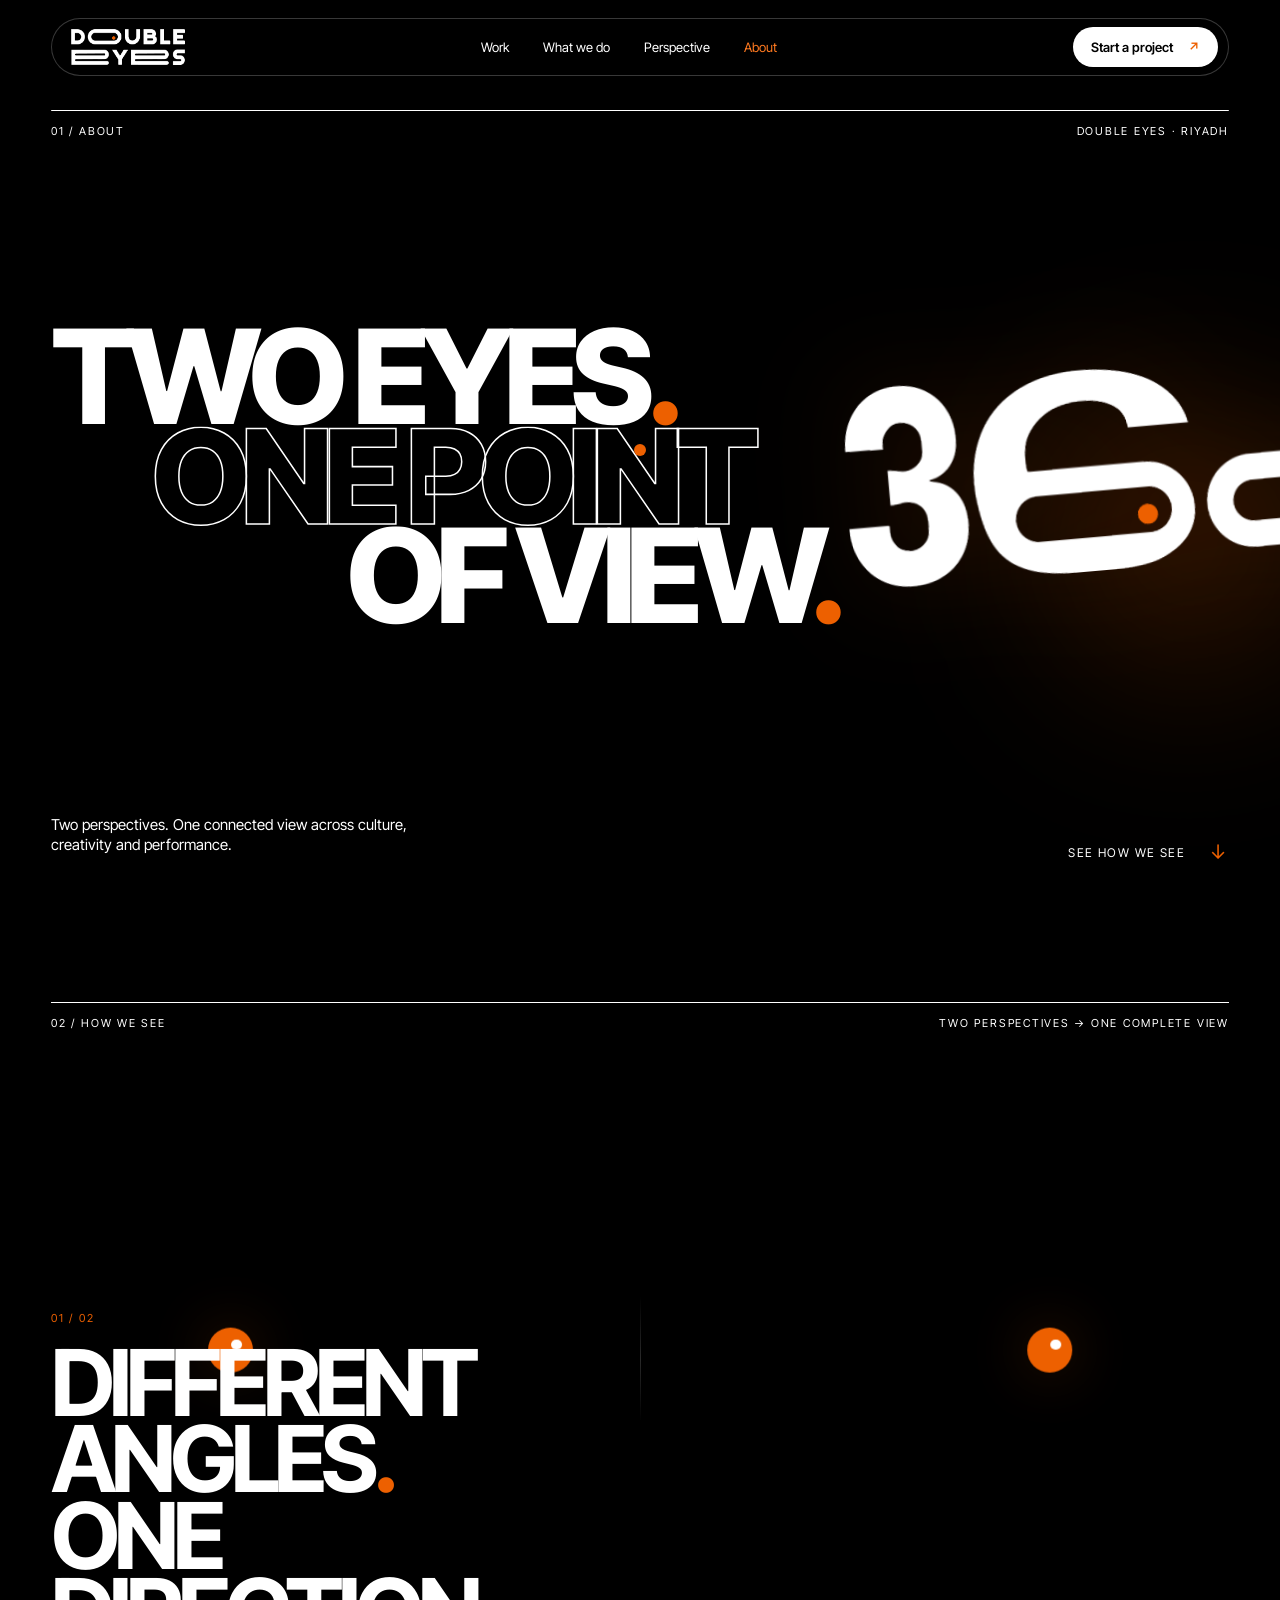
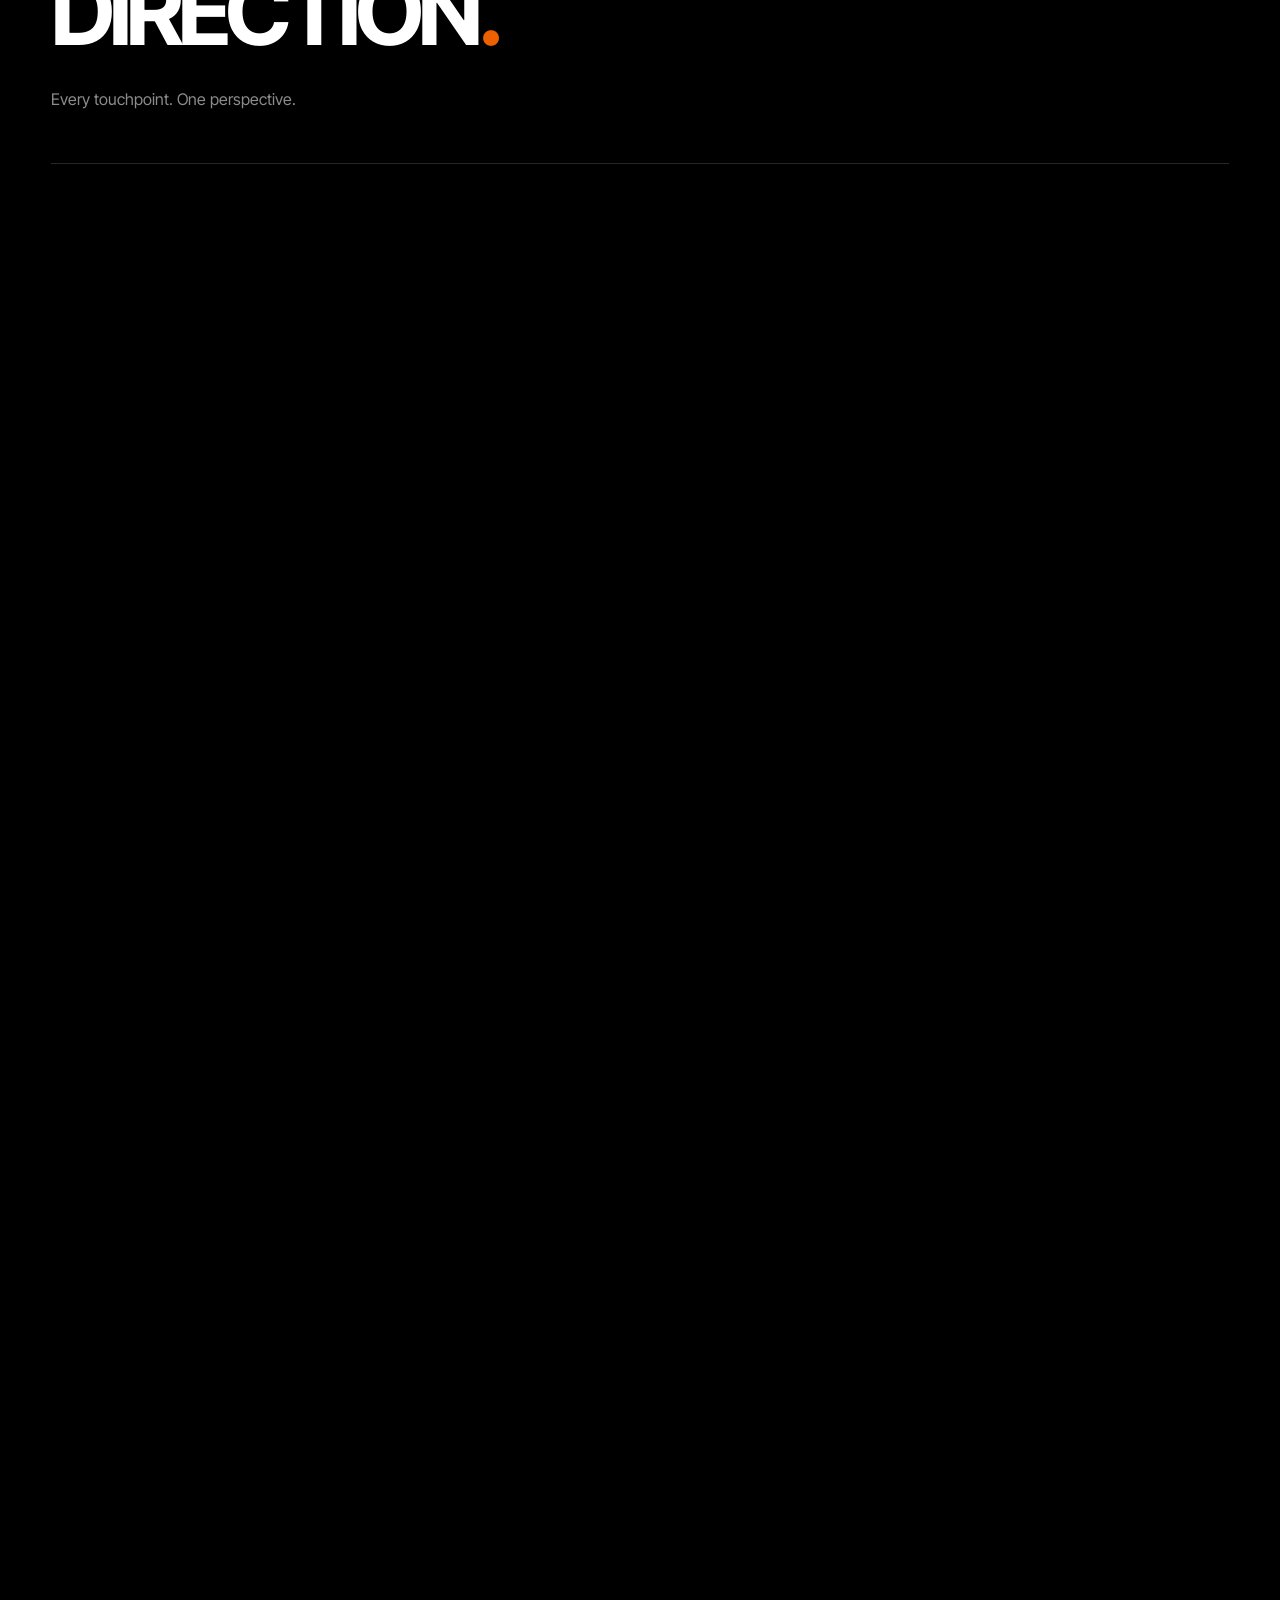
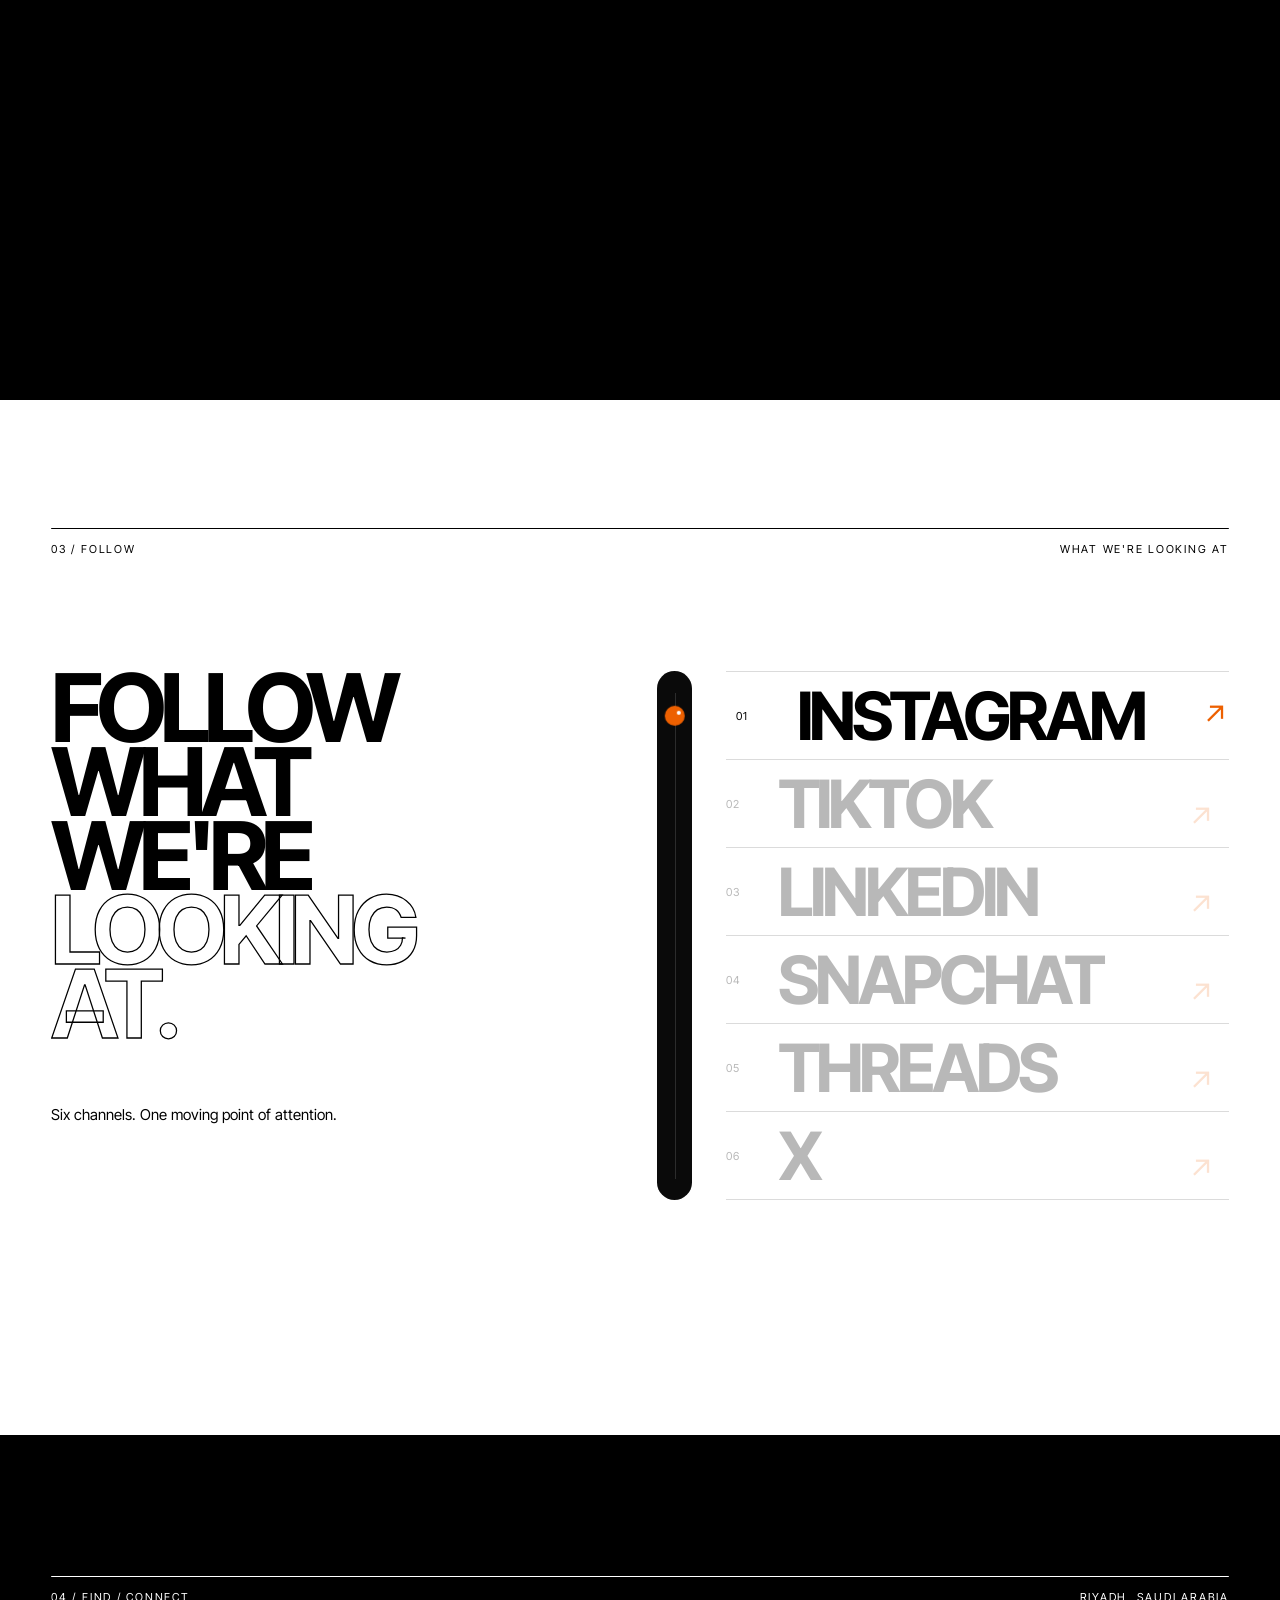
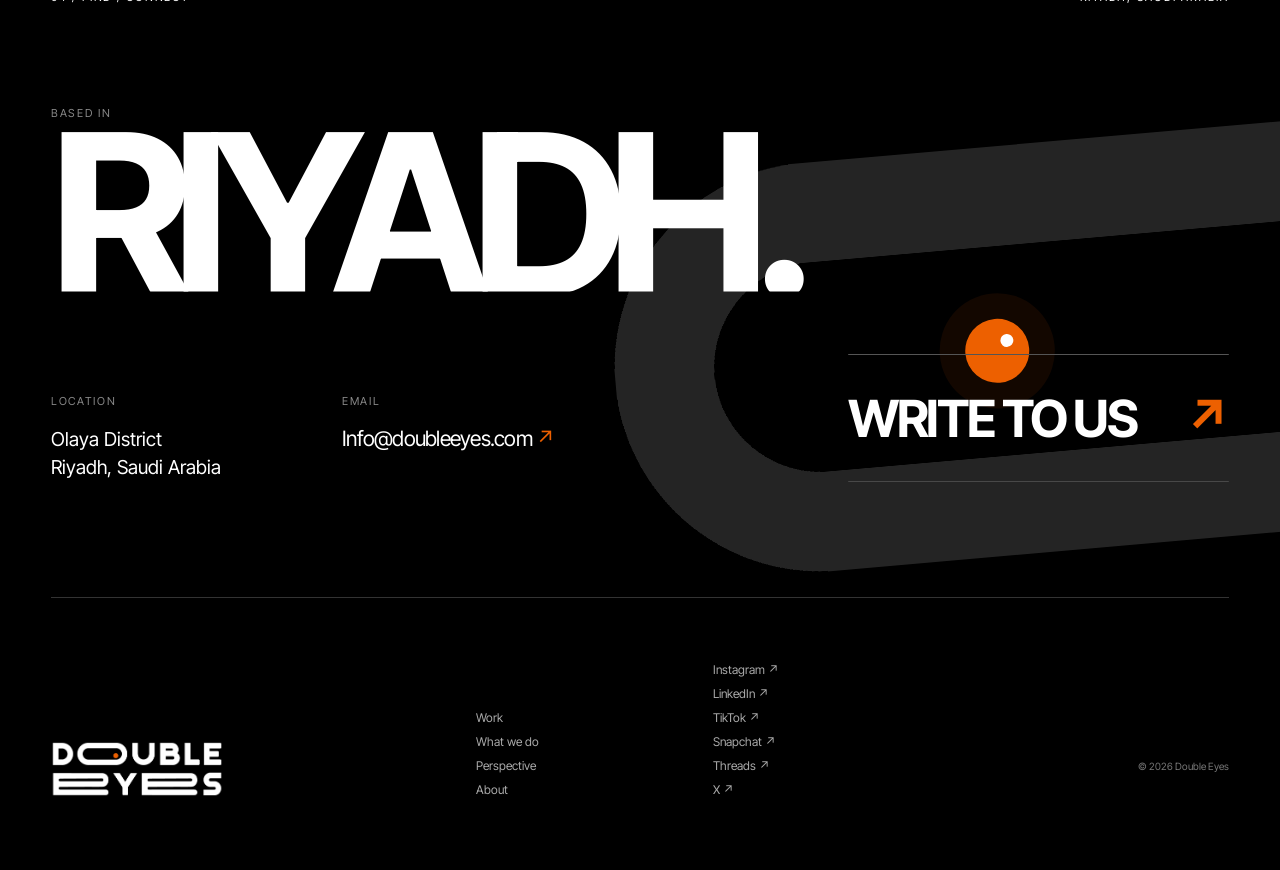
==== commit 1fa4c9db: "Remove About point of view section" ====
--- a/about/index.html
+++ b/about/index.html
@@ -75,41 +75,9 @@
           <p class="about-hero-note about-intro-part">
             Two perspectives. One connected view across culture, creativity and performance.
           </p>
-          <a class="about-scroll about-intro-part" href="#point-of-view">
+          <a class="about-scroll about-intro-part" href="#how-we-see">
             See how we see <span>↓</span>
           </a>
-        </div>
-      </section>
-
-      <section class="about-view light" id="point-of-view" aria-labelledby="view-title">
-        <div class="about-view-track">
-          <div class="about-view-scene">
-            <div class="about-frame">
-              <div class="about-kicker">
-                <span>02 / Point of view</span>
-                <span>Two perspectives → one complete view</span>
-              </div>
-
-              <div class="pov-stage" aria-hidden="true">
-                <div class="pov-field pov-field--left">
-                  <img src="../Assets/Identity-Lines/identity-double-eyes-12.png" alt="" />
-                  <span>01 / Perspective</span>
-                </div>
-                <div class="pov-field pov-field--right">
-                  <img src="../Assets/Identity-Lines/identity-double-eyes-12.png" alt="" />
-                  <span>02 / Perspective</span>
-                </div>
-                <span class="pov-pupil"><i></i></span>
-              </div>
-
-              <div class="pov-copy">
-                <p>Two perspectives</p>
-                <h2 id="view-title"><span>TWO</span><span>PERSPECTIVES<span class="orange">.</span></span></h2>
-                <div class="pov-resolution"><span>ONE COMPLETE</span><strong>VIEW<span class="orange">.</span></strong></div>
-              </div>
-              <div class="pov-progress" aria-hidden="true"><i></i></div>
-            </div>
-          </div>
         </div>
       </section>
 
@@ -118,7 +86,7 @@
           <div class="about-convergence-scene">
             <div class="about-frame">
               <div class="about-kicker">
-                <span>03 / How we see</span>
+                <span>02 / How we see</span>
                 <span>Two perspectives → one complete view</span>
               </div>
 
@@ -149,7 +117,7 @@
       <section class="about-social light" id="follow" aria-labelledby="follow-title">
         <div class="about-frame">
           <div class="about-kicker about-reveal">
-            <span>04 / Follow</span>
+            <span>03 / Follow</span>
             <span>What we're looking at</span>
           </div>
           <div class="about-social-layout">
@@ -190,7 +158,7 @@
       <section class="about-contact dark" id="find-us" aria-labelledby="contact-title">
         <div class="about-frame">
           <div class="about-kicker about-reveal">
-            <span>05 / Find / Connect</span>
+            <span>04 / Find / Connect</span>
             <span>Riyadh, Saudi Arabia</span>
           </div>
 
--- a/styles/about.css
+++ b/styles/about.css
@@ -131,151 +131,11 @@
 .about-page.is-loaded .about-hero-note { transition-delay: .34s; }
 .about-page.is-loaded .about-scroll { transition-delay: .42s; }
 
-.about-view {
-  height: 240svh;
-  position: relative;
-  overflow: visible;
-}
-.about-view-track { height: 100%; }
-.about-view-scene {
-  position: sticky;
-  top: 0;
-  min-height: 100svh;
-  overflow: hidden;
-  background: #fff;
-}
-.about-view-scene .about-frame {
-  min-height: 100svh;
-  padding-top: clamp(102px, 11vh, 136px);
-  padding-bottom: clamp(28px, 4vh, 48px);
-  display: grid;
-  grid-template-columns: var(--about-grid);
-  grid-template-rows: auto 1fr auto;
-  column-gap: var(--about-gap);
-}
-.about-view .about-kicker { grid-column: 1 / -1; z-index: 6; }
-.pov-stage { position: absolute; inset: 0; pointer-events: none; }
-.pov-field {
-  position: absolute;
-  z-index: 1;
-  left: 50%;
-  top: 48%;
-  width: min(82vw, 1420px);
-  height: clamp(190px, 38vh, 410px);
-  border-radius: 999px;
-  background: #050505;
-  overflow: hidden;
-  will-change: transform;
-  box-shadow: 0 30px 80px rgba(0,0,0,.1);
-}
-.pov-field--left {
-  transform: translate(calc(-50% - var(--pov-spread, 27vw)), calc(-50% - var(--pov-lift, 12vh))) rotate(var(--pov-angle-left, -7deg));
-}
-.pov-field--right {
-  transform: translate(calc(-50% + var(--pov-spread, 27vw)), calc(-50% + var(--pov-lift, 12vh))) rotate(var(--pov-angle, 7deg));
-}
-.pov-field img {
-  position: absolute;
-  width: 118%;
-  height: 220%;
-  max-width: none;
-  left: 50%; top: 50%;
-  object-fit: cover;
-  opacity: .34;
-  filter: grayscale(1) contrast(1.22);
-}
-.pov-field--left img { transform: translate(calc(-61% + var(--pov-image-shift, 0%)), -47%) scale(1.3); }
-.pov-field--right img { transform: translate(calc(-39% - var(--pov-image-shift, 0%)), -53%) scale(1.18); }
-.pov-field span {
-  position: absolute;
-  z-index: 2;
-  left: 8%; bottom: 15%;
-  color: rgba(255,255,255,.6);
-  font-size: 10px;
-  letter-spacing: .16em;
-  text-transform: uppercase;
-}
-.pov-field--right span { left: auto; right: 8%; }
-.pov-pupil {
-  position: absolute;
-  z-index: 4;
-  left: 50%; top: 48%;
-  width: clamp(34px, 4.2vw, 80px);
-  aspect-ratio: 1;
-  border-radius: 50%;
-  background: var(--orange);
-  transform: translate(calc(-50% + var(--pov-pupil-x, 23vw)), calc(-50% + var(--pov-pupil-y, -9vh)));
-  box-shadow: 0 0 0 clamp(10px, 1.3vw, 24px) rgba(237,96,0,.08);
-  will-change: transform;
-}
-.pov-pupil i,
 .social-pupil i {
   position: absolute;
   width: 20%; aspect-ratio: 1;
   border-radius: 50%; background: #fff;
   right: 23%; top: 24%;
-}
-.pov-copy {
-  grid-column: 1 / -1;
-  grid-row: 2;
-  align-self: end;
-  padding-bottom: clamp(66px, 8vh, 104px);
-  position: relative;
-  z-index: 5;
-}
-.pov-copy > p {
-  margin: 0 0 16px;
-  font-size: 11px;
-  letter-spacing: .16em;
-  text-transform: uppercase;
-  opacity: var(--pov-intro-opacity, 1);
-}
-.pov-copy h2 {
-  margin: 0;
-  font-size: clamp(64px, 9vw, 172px);
-  line-height: .74;
-  letter-spacing: -.072em;
-  opacity: var(--pov-intro-opacity, 1);
-  transform: translateY(var(--pov-intro-y, 0px));
-}
-.pov-copy h2 > span { display: block; }
-.pov-copy h2 > span:last-child {
-  color: transparent;
-  -webkit-text-stroke: clamp(1px, .1vw, 2px) #000;
-  margin-left: 8%;
-}
-.pov-copy .orange { color: #000; -webkit-text-stroke: 0; }
-.pov-resolution {
-  position: absolute;
-  right: 0;
-  bottom: clamp(32px, 4.5vh, 58px);
-  text-align: right;
-  opacity: var(--pov-resolution-opacity, 0);
-  transform: translateY(var(--pov-resolution-y, 30px));
-}
-.pov-resolution span,
-.pov-resolution strong { display: block; }
-.pov-resolution span {
-  font-size: clamp(25px, 3.7vw, 70px);
-  font-weight: 300;
-  letter-spacing: -.05em;
-}
-.pov-resolution strong {
-  font-size: clamp(66px, 9.5vw, 182px);
-  line-height: .73;
-  letter-spacing: -.075em;
-}
-.pov-progress {
-  grid-column: 1 / -1;
-  grid-row: 3;
-  height: 1px;
-  background: #d5d5d5;
-  z-index: 7;
-}
-.pov-progress i {
-  display: block;
-  width: calc(var(--pov-progress, 0) * 100%);
-  height: 100%; background: var(--orange);
 }
 
 .about-convergence { height: 300svh; position: relative; }
@@ -625,7 +485,6 @@
   .about-page .nav nav.mobile-open { gap: 22px; }
   .about-hero-frame { padding-top: 102px; padding-bottom: 28px; }
   .about-hero .about-kicker span:last-child,
-  .about-view .about-kicker span:last-child,
   .about-convergence .about-kicker span:last-child { display: none; }
   .about-hero h1 {
     align-self: center;
@@ -639,33 +498,6 @@
   .about-hero-note { grid-column: 1 / 10; font-size: 15px; z-index: 2; }
   .about-scroll { grid-column: 10 / 13; font-size: 0; gap: 0; }
   .about-scroll span { font-size: 25px; }
-
-  .about-view { height: auto; min-height: 1380px; }
-  .about-view-scene { position: relative; min-height: 1380px; }
-  .about-view-scene .about-frame { min-height: 1380px; padding-top: 100px; }
-  .pov-field { width: 112vw; height: 235px; top: 52%; }
-  .pov-field--left { transform: translate(-71%, -118%) rotate(-6deg); }
-  .pov-field--right { transform: translate(-29%, 12%) rotate(6deg); }
-  .pov-field img { width: 150%; height: 250%; }
-  .pov-field span { bottom: 18%; }
-  .pov-pupil {
-    top: 63%;
-    width: 50px;
-    transform: translate(66px, -50%);
-  }
-  .pov-copy { align-self: start; padding-top: 112px; padding-bottom: 0; }
-  .pov-copy h2 { font-size: clamp(40px, 13.1vw, 72px); }
-  .pov-copy h2 > span:last-child { margin-left: 0; }
-  .pov-resolution {
-    left: 0; right: auto;
-    bottom: auto; top: 1080px;
-    text-align: left;
-    opacity: 1;
-    transform: none;
-  }
-  .pov-resolution span { font-size: 30px; }
-  .pov-resolution strong { font-size: clamp(64px, 19vw, 105px); }
-  .pov-progress { display: none; }
 
   .about-convergence { height: auto; min-height: 100svh; }
   .about-convergence-scene { position: relative; }
@@ -713,7 +545,6 @@
   .about-hero h1 { font-size: 15.7vw; }
   .about-hero-note { grid-column: 1 / 11; }
   .about-scroll { grid-column: 12 / 13; }
-  .pov-copy h2 { font-size: 12.7vw; }
   .social-row { grid-template-columns: 21px 1fr auto; }
   .social-row strong { font-size: 10.5vw; }
 }
@@ -722,12 +553,6 @@
   .about-page { scroll-behavior: auto; }
   .about-intro-part,
   .about-reveal { opacity: 1; clip-path: none; transform: none; transition: none; }
-  .about-view { height: auto; min-height: 100svh; }
-  .about-view-scene { position: relative; }
-  .pov-field--left { transform: translate(-68%, -95%) rotate(-4deg); }
-  .pov-field--right { transform: translate(-32%, 0) rotate(4deg); }
-  .pov-resolution { opacity: 1; transform: none; }
-  .pov-progress i { width: 100%; }
   .about-convergence { height: auto; min-height: 100svh; }
   .about-convergence-scene { position: relative; }
   .convergence-pupil { display: none; }
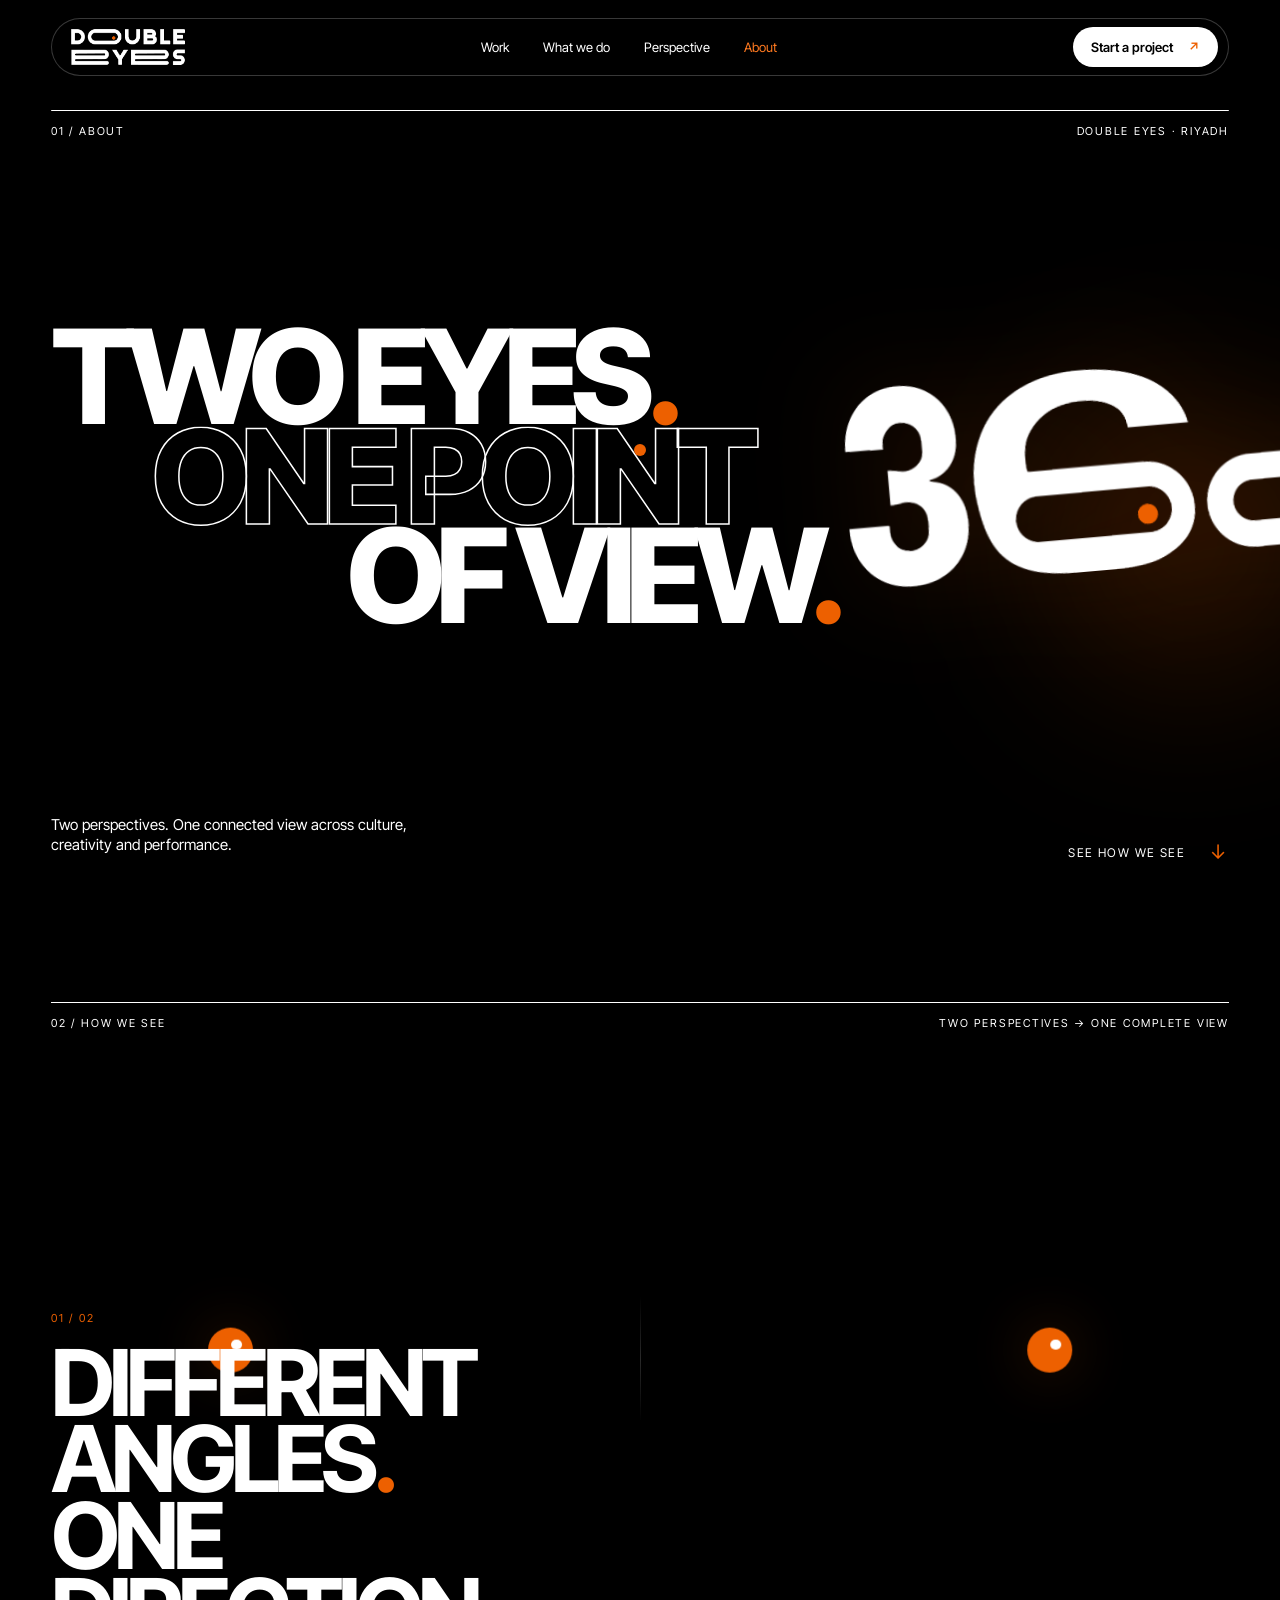
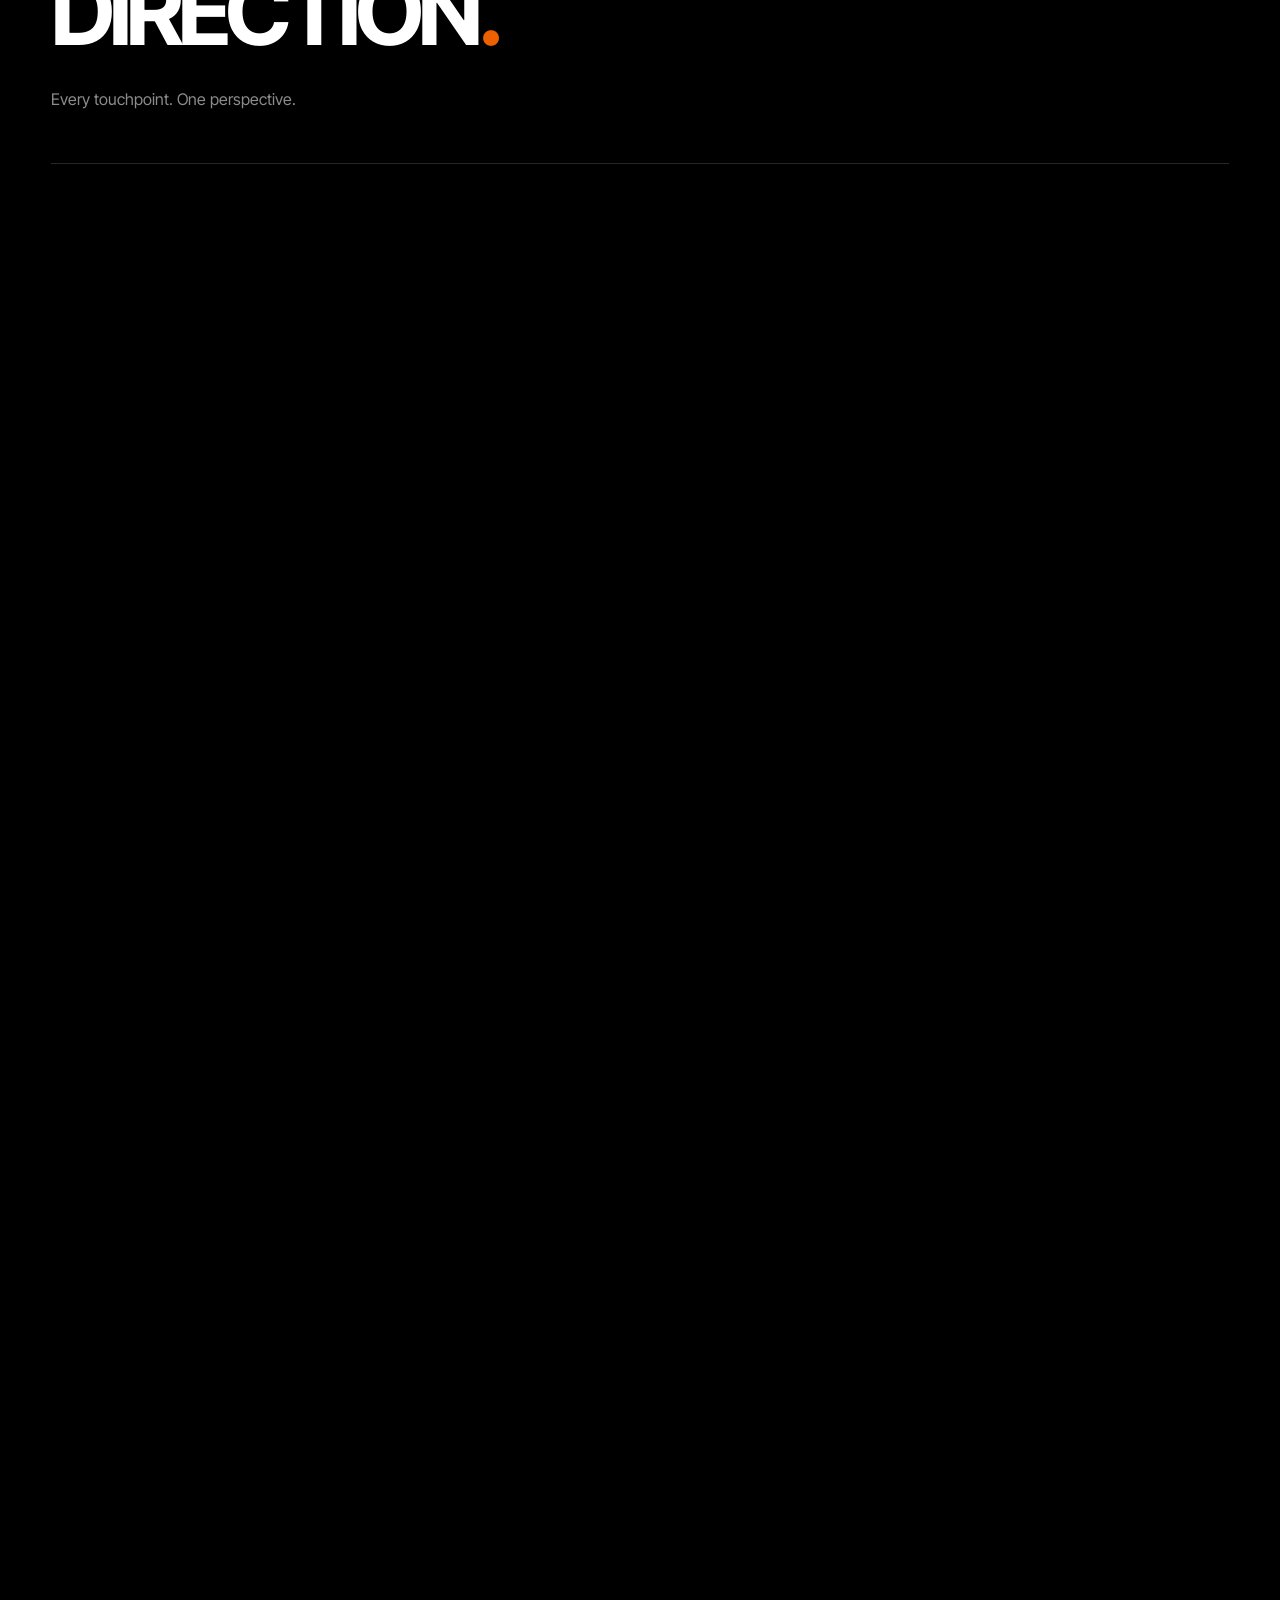
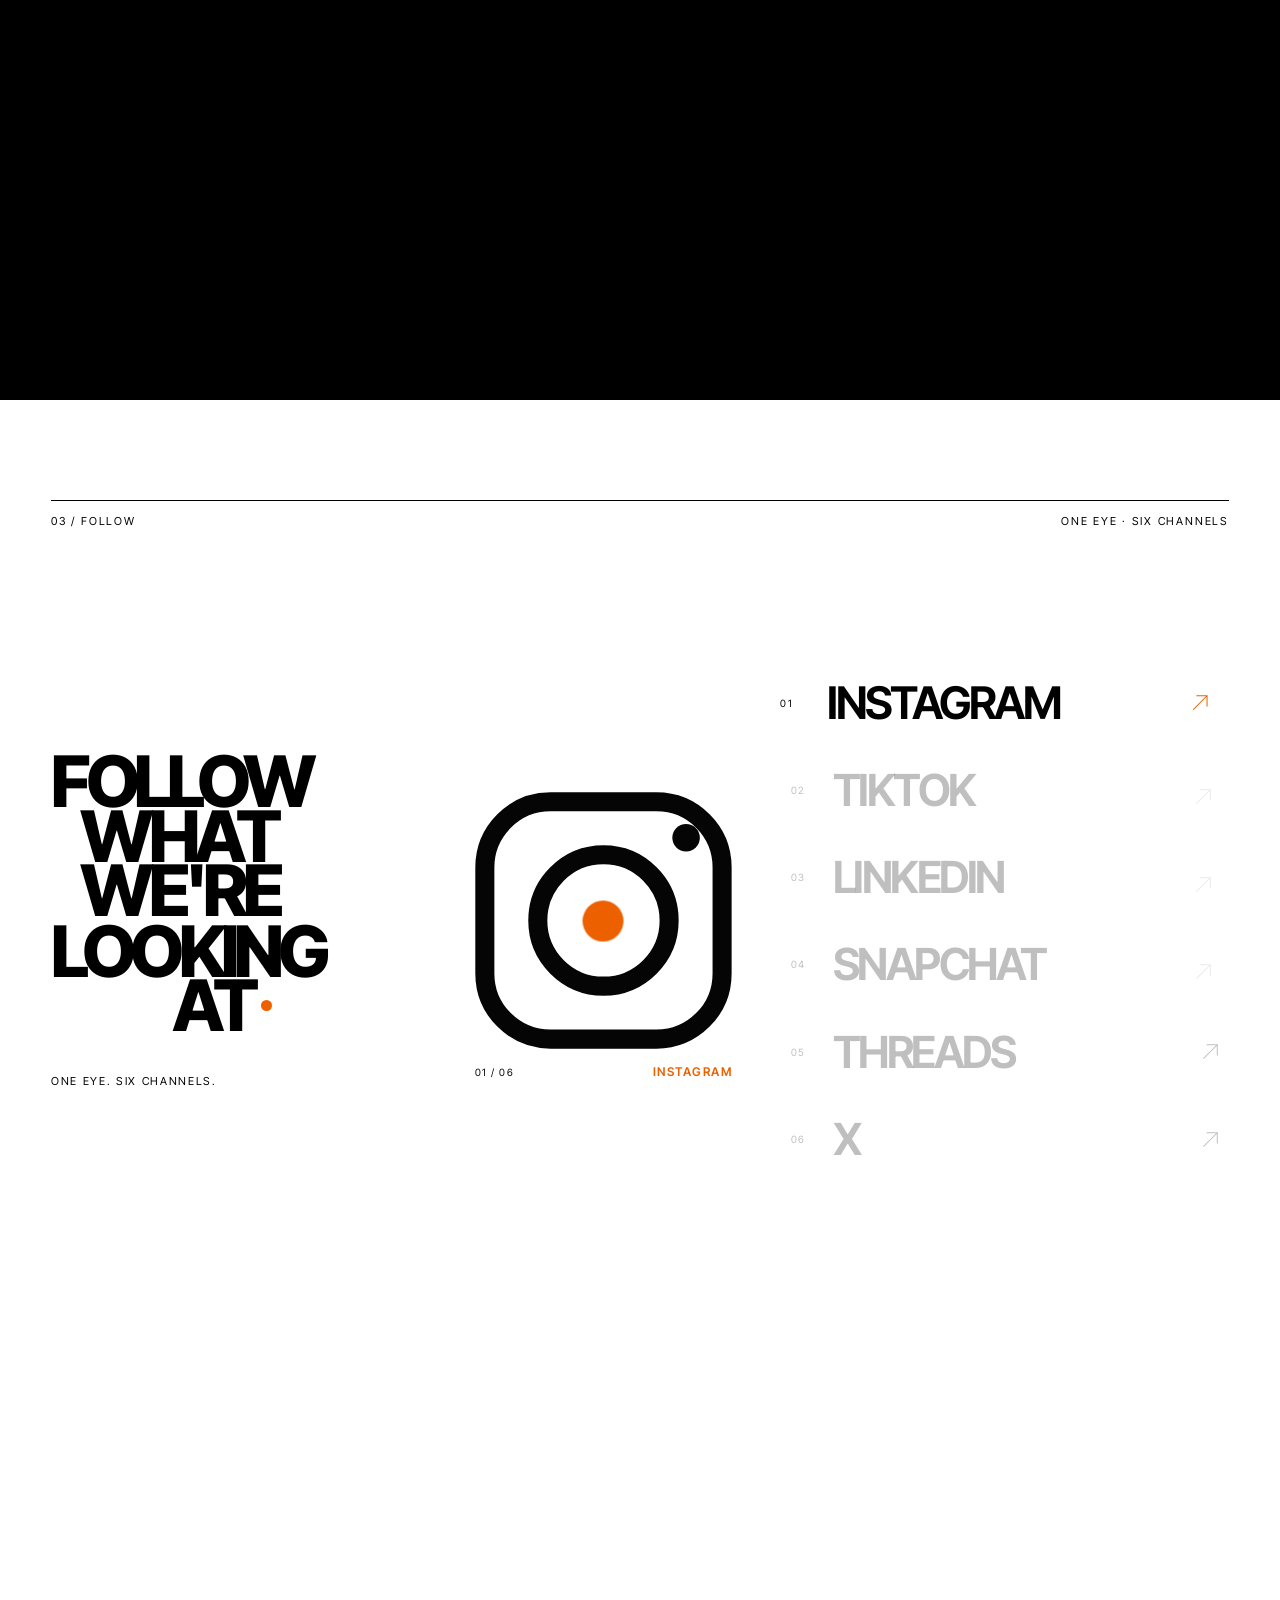
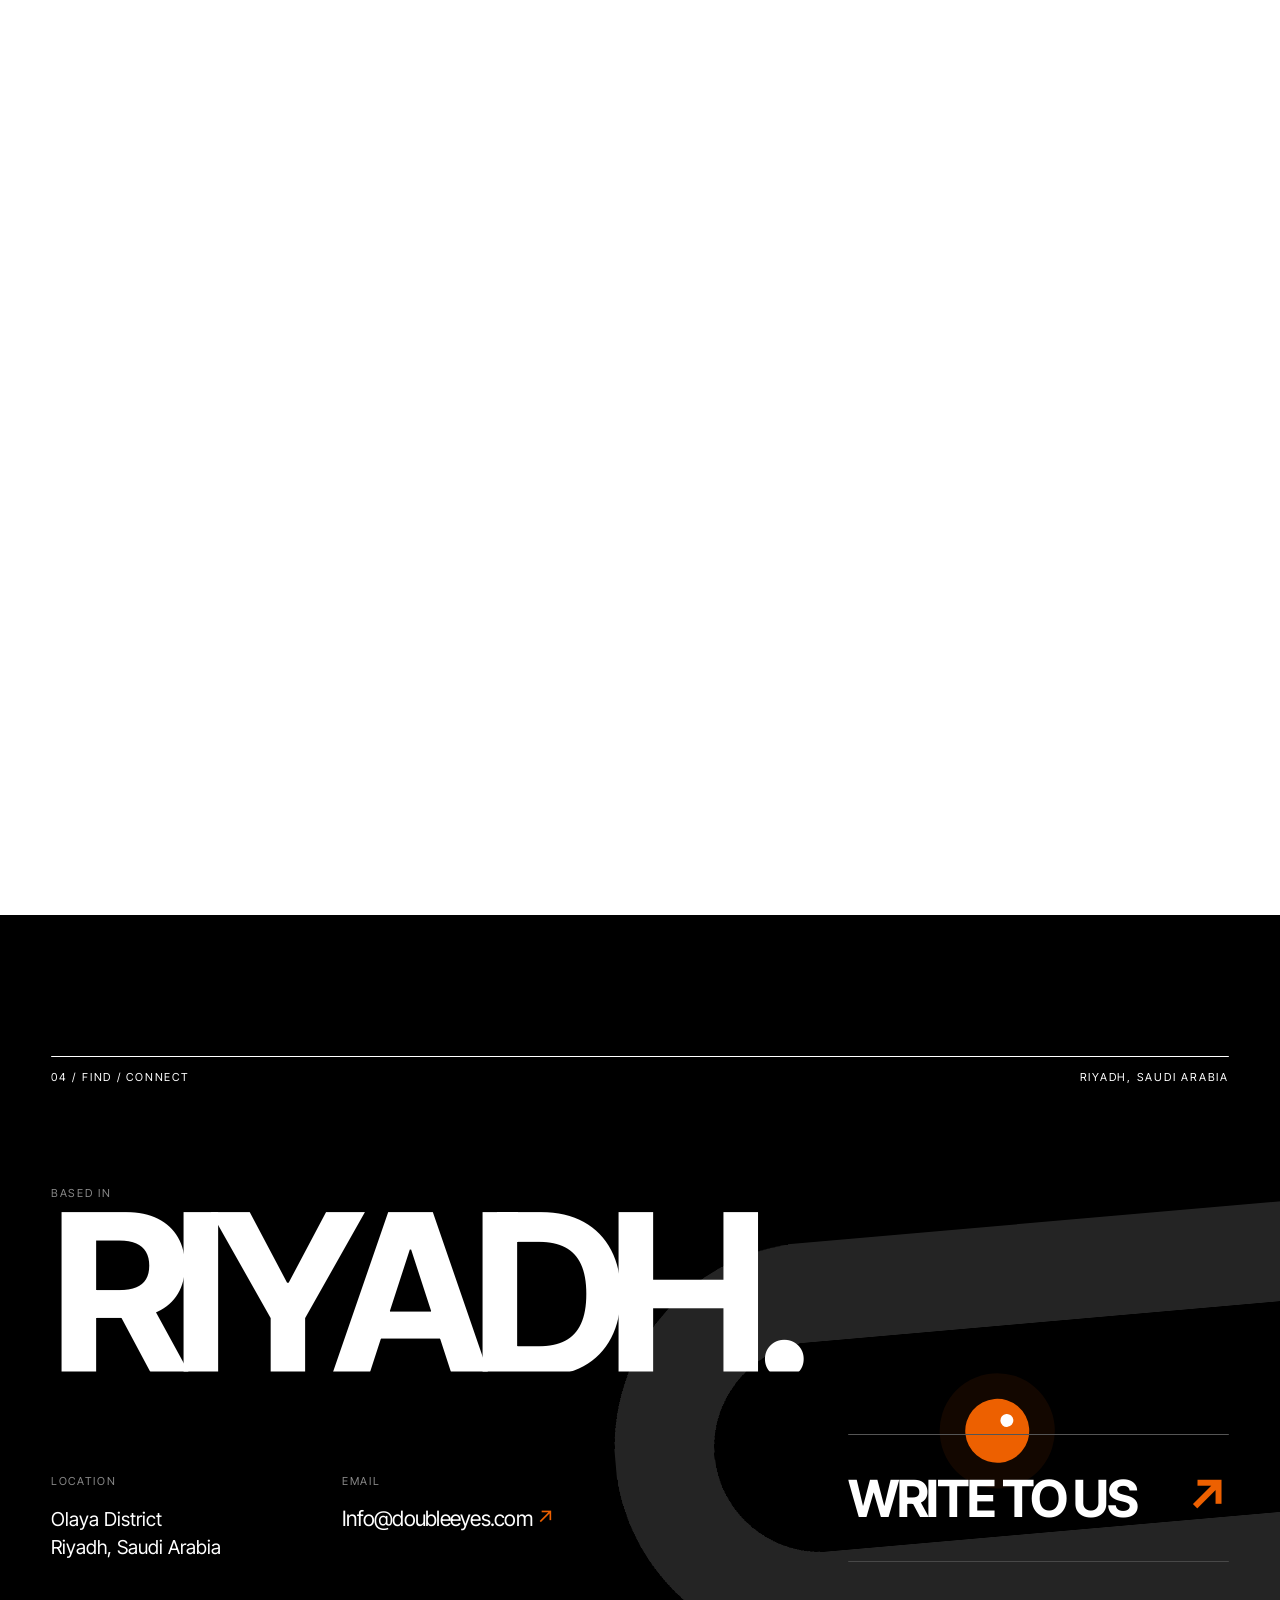
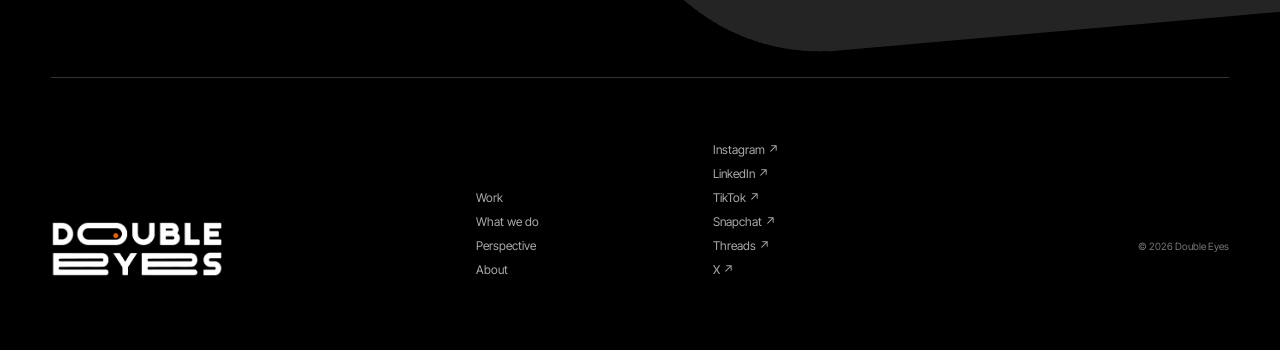
==== commit f2c987fb: "Rebuild About Follow social experience" ====
--- a/about/index.html
+++ b/about/index.html
@@ -19,7 +19,7 @@
     />
     <link rel="stylesheet" href="../styles/style.css?v=audit-2" />
     <link rel="stylesheet" href="../styles/brand-logo.css" />
-    <link rel="stylesheet" href="../styles/about.css?v=about-2" />
+    <link rel="stylesheet" href="../styles/about.css?v=about-3" />
   </head>
   <body class="about-page">
     <a class="skip" href="#about-main">Skip to content</a>
@@ -115,41 +115,36 @@
       </section>
 
       <section class="about-social light" id="follow" aria-labelledby="follow-title">
-        <div class="about-frame">
-          <div class="about-kicker about-reveal">
-            <span>03 / Follow</span>
-            <span>What we're looking at</span>
-          </div>
-          <div class="about-social-layout">
-            <header class="about-social-head about-reveal">
-              <h2 id="follow-title">FOLLOW<br />WHAT WE'RE<br /><span>LOOKING AT.</span></h2>
-              <p>Six channels. One moving point of attention.</p>
-            </header>
-
-            <div class="social-system">
-              <div class="social-gaze-rail" aria-hidden="true">
-                <span class="social-pupil"><i></i></span>
-              </div>
-              <nav class="social-list" aria-label="Double Eyes social channels">
-                <a class="social-row is-active" data-cursor="FOLLOW ↗" href="https://www.instagram.com/double_eyes.sa?igsh=ODNibjdmaHd1dmE3&amp;utm_source=qr" target="_blank" rel="noopener noreferrer" aria-label="Follow Double Eyes on Instagram (opens in a new tab)">
-                  <span>01</span><strong>INSTAGRAM</strong><i>↗</i>
-                </a>
-                <a class="social-row" data-cursor="FOLLOW ↗" href="https://www.tiktok.com/@double.eyes.sa?_r=1&amp;_t=ZS-98jkGDGz1hk" target="_blank" rel="noopener noreferrer" aria-label="Follow Double Eyes on TikTok (opens in a new tab)">
-                  <span>02</span><strong>TIKTOK</strong><i>↗</i>
-                </a>
-                <a class="social-row" data-cursor="FOLLOW ↗" href="https://www.linkedin.com/company/double-eyes/" target="_blank" rel="noopener noreferrer" aria-label="Follow Double Eyes on LinkedIn (opens in a new tab)">
-                  <span>03</span><strong>LINKEDIN</strong><i>↗</i>
-                </a>
-                <a class="social-row" data-cursor="FOLLOW ↗" href="https://snapchat.com/t/wtlz7FMR" target="_blank" rel="noopener noreferrer" aria-label="Follow Double Eyes on Snapchat (opens in a new tab)">
-                  <span>04</span><strong>SNAPCHAT</strong><i>↗</i>
-                </a>
-                <a class="social-row" data-cursor="FOLLOW ↗" href="https://www.threads.com/@double_eyes.sa?invite=0" target="_blank" rel="noopener noreferrer" aria-label="Follow Double Eyes on Threads (opens in a new tab)">
-                  <span>05</span><strong>THREADS</strong><i>↗</i>
-                </a>
-                <a class="social-row" data-cursor="FOLLOW ↗" href="https://x.com/double_eyes0?s=11" target="_blank" rel="noopener noreferrer" aria-label="Follow Double Eyes on X (opens in a new tab)">
-                  <span>06</span><strong>X</strong><i>↗</i>
-                </a>
-              </nav>
+        <div class="follow-track">
+          <div class="follow-scene">
+            <div class="about-frame">
+              <div class="about-kicker">
+                <span>03 / Follow</span>
+                <span>One eye · Six channels</span>
+              </div>
+
+              <div class="about-social-layout">
+                <header class="about-social-head">
+                  <h2 id="follow-title">
+                    <span>FOLLOW</span>
+                    <span>WHAT WE'RE</span>
+                    <span>LOOKING</span>
+                    <span>AT</span>
+                  </h2>
+                  <p>One eye. Six channels.</p>
+                </header>
+
+                <div class="social-stage" aria-hidden="true">
+                  <div class="social-artworks"></div>
+                  <span class="social-pupil"></span>
+                  <div class="social-stage-caption">
+                    <span class="social-stage-number">01 / 06</span>
+                    <strong class="social-stage-name">Instagram</strong>
+                  </div>
+                </div>
+
+                <nav class="social-list" aria-label="Double Eyes social channels"></nav>
+              </div>
             </div>
           </div>
         </div>
@@ -215,6 +210,6 @@
       </section>
     </main>
 
-    <script src="../scripts/about.js?v=about-2"></script>
+    <script src="../scripts/about.js?v=about-3"></script>
   </body>
 </html>
--- a/styles/about.css
+++ b/styles/about.css
@@ -131,13 +131,6 @@
 .about-page.is-loaded .about-hero-note { transition-delay: .34s; }
 .about-page.is-loaded .about-scroll { transition-delay: .42s; }
 
-.social-pupil i {
-  position: absolute;
-  width: 20%; aspect-ratio: 1;
-  border-radius: 50%; background: #fff;
-  right: 23%; top: 24%;
-}
-
 .about-convergence { height: 300svh; position: relative; }
 .about-convergence-track { height: 100%; }
 .about-convergence-scene {
@@ -232,109 +225,243 @@
 }
 
 .about-social {
-  min-height: 115svh;
-  padding-block: clamp(100px, 10vw, 170px);
-}
+  height: 235svh;
+  position: relative;
+  background: #fff;
+}
+.follow-track { height: 100%; }
+.follow-scene {
+  position: sticky;
+  top: 0;
+  min-height: 100svh;
+  overflow: hidden;
+  background: #fff;
+}
+.follow-scene .about-frame {
+  min-height: 100svh;
+  padding-top: clamp(100px, 11vh, 132px);
+  padding-bottom: clamp(24px, 3.5vh, 42px);
+  display: grid;
+  grid-template-rows: auto 1fr;
+}
+.about-social .about-kicker { align-self: start; }
 .about-social-layout {
+  min-height: 0;
   display: grid;
-  grid-template-columns: var(--about-grid);
-  column-gap: var(--about-gap);
-  align-items: start;
-  padding-top: clamp(88px, 9vw, 150px);
+  grid-template-columns: minmax(0, 4fr) minmax(250px, 3.2fr) minmax(0, 4.8fr);
+  gap: clamp(26px, 3.2vw, 64px);
+  align-items: center;
+  padding-top: clamp(32px, 5vh, 62px);
 }
 .about-social-head {
-  grid-column: 1 / 6;
-  position: sticky;
-  top: clamp(130px, 17vh, 180px);
+  min-width: 0;
+  align-self: center;
+  position: relative;
+  z-index: 3;
 }
 .about-social-head h2 {
   margin: 0;
-  font-size: clamp(64px, 7.4vw, 142px);
-  line-height: .78;
-  letter-spacing: -.075em;
-}
-.about-social-head h2 span {
-  color: transparent;
-  -webkit-text-stroke: clamp(1px, .1vw, 2px) #000;
-}
-.about-social-head p {
-  margin: clamp(42px, 5vw, 76px) 0 0;
-  max-width: 300px;
-  font-size: clamp(15px, 1.15vw, 20px);
-  line-height: 1.35;
-}
-.social-system {
-  grid-column: 7 / 13;
-  display: grid;
-  grid-template-columns: clamp(42px, 4vw, 72px) 1fr;
-  gap: clamp(18px, 2vw, 34px);
-  min-width: 0;
-}
-.social-gaze-rail {
-  position: relative;
-  width: clamp(28px, 2.7vw, 48px);
-  height: 100%;
-  min-height: 100%;
-  justify-self: center;
-  border-radius: 999px;
-  background: #0a0a0a;
-  overflow: hidden;
-}
-.social-gaze-rail::after {
+  font-size: clamp(55px, 5.55vw, 106px);
+  font-weight: 800;
+  line-height: .77;
+  letter-spacing: -.077em;
+  text-transform: uppercase;
+}
+.about-social-head h2 > span { display: block; }
+.about-social-head h2 > span:nth-child(2) { margin-left: 8%; }
+.about-social-head h2 > span:nth-child(3) { margin-top: .08em; }
+.about-social-head h2 > span:last-child {
+  margin-left: 33%;
+  display: flex;
+  align-items: center;
+  gap: .1em;
+}
+.about-social-head h2 > span:last-child::after {
   content: "";
-  position: absolute;
-  left: 50%; top: 4%; bottom: 4%;
-  width: 1px;
-  background: rgba(255,255,255,.14);
-}
-.social-pupil {
-  position: absolute;
-  z-index: 2;
-  left: 50%; top: 0;
-  width: clamp(18px, 1.6vw, 30px);
+  width: .16em;
   aspect-ratio: 1;
   border-radius: 50%;
   background: var(--orange);
-  transform: translate(-50%, calc(var(--social-pupil-y, 62px) - 50%));
-  transition: transform .72s var(--ease);
-  will-change: transform;
-}
-.social-list { border-top: 1px solid rgba(0,0,0,.14); }
+  flex: 0 0 auto;
+}
+.about-social-head p {
+  margin: clamp(32px, 4.6vh, 54px) 0 0;
+  font-size: 11px;
+  line-height: 1.2;
+  letter-spacing: .15em;
+  text-transform: uppercase;
+}
+.social-stage {
+  --social-pupil-x: 50%;
+  --social-pupil-y: 50%;
+  width: min(100%, 410px);
+  aspect-ratio: 1;
+  justify-self: center;
+  position: relative;
+  isolation: isolate;
+}
+.social-artworks {
+  position: absolute;
+  inset: -8%;
+}
+.social-art {
+  position: absolute;
+  inset: 0;
+  opacity: 0;
+  clip-path: inset(18% 18% 18% 18%);
+  transform: translateY(18px) scale(.76) rotate(-3deg);
+  transform-origin: center;
+  transition:
+    opacity .22s ease,
+    clip-path .58s var(--ease),
+    transform .65s var(--ease);
+  pointer-events: none;
+}
+.social-art.is-active {
+  opacity: 1;
+  clip-path: inset(0);
+  transform: none;
+  transition-delay: .11s;
+}
+.social-art svg {
+  display: block;
+  width: 100%;
+  height: 100%;
+  overflow: visible;
+}
+.social-draw,
+.social-echo {
+  fill: none;
+  stroke: #050505;
+  stroke-width: 18;
+  stroke-linecap: round;
+  stroke-linejoin: round;
+}
+.social-draw {
+  stroke-dasharray: 1;
+  stroke-dashoffset: 1;
+  transition: stroke-dashoffset .68s var(--ease) .09s;
+}
+.social-art.is-active .social-draw { stroke-dashoffset: 0; }
+.social-heavy { stroke-width: 29; }
+.social-echo {
+  stroke-width: 8;
+  opacity: .18;
+}
+.social-fill,
+.social-block {
+  fill: #050505;
+  transform-box: fill-box;
+  transform-origin: center;
+  transform: scale(.5);
+  opacity: 0;
+  transition: opacity .38s ease .2s, transform .58s var(--ease) .12s;
+}
+.social-art.is-active .social-fill,
+.social-art.is-active .social-block {
+  opacity: 1;
+  transform: scale(1);
+}
+.social-linkedin-dot { opacity: 0 !important; }
+.social-ghost { stroke-width: 20; }
+.social-threads { stroke-width: 17; }
+.social-x-stroke { stroke-width: 27; }
+.social-x-stroke--one { transition-delay: .06s; }
+.social-x-stroke--two { transition-delay: .19s; }
+.social-pupil {
+  position: absolute;
+  z-index: 4;
+  left: var(--social-pupil-x);
+  top: var(--social-pupil-y);
+  width: clamp(31px, 3.2vw, 58px);
+  aspect-ratio: 1;
+  border-radius: 50%;
+  background: var(--orange);
+  transform: translate(-50%, -50%);
+  transition:
+    left .72s var(--ease),
+    top .72s var(--ease),
+    width .3s var(--ease);
+  will-change: left, top;
+}
+.social-stage-caption {
+  position: absolute;
+  left: 6%;
+  right: 6%;
+  bottom: -4%;
+  display: flex;
+  align-items: baseline;
+  justify-content: space-between;
+  gap: 18px;
+  font-size: 10px;
+  letter-spacing: .15em;
+  text-transform: uppercase;
+}
+.social-stage-caption strong {
+  font-size: 12px;
+  font-weight: 600;
+  color: var(--orange);
+}
+.social-list {
+  min-width: 0;
+  display: flex;
+  flex-direction: column;
+  gap: clamp(15px, 2.1vh, 25px);
+}
 .social-row {
-  min-height: clamp(88px, 9.5vh, 124px);
+  min-height: clamp(48px, 7.6vh, 78px);
   display: grid;
-  grid-template-columns: 34px 1fr auto;
+  grid-template-columns: clamp(24px, 2vw, 36px) minmax(0, 1fr) 30px;
   align-items: center;
-  gap: var(--about-gap);
-  border-bottom: 1px solid rgba(0,0,0,.14);
-  position: relative;
-  color: #b8b8b8;
-  transition: color .45s var(--ease), padding-left .55s var(--ease);
-}
-.social-row > span { font-size: 11px; letter-spacing: .14em; }
+  gap: clamp(10px, 1.3vw, 24px);
+  color: rgba(0,0,0,.25);
+  position: relative;
+  transition: color .34s ease, transform .42s var(--ease);
+}
+.social-row > span {
+  font-size: 10px;
+  letter-spacing: .14em;
+}
 .social-row strong {
-  font-size: clamp(40px, 5.2vw, 100px);
+  min-width: 0;
+  font-size: clamp(33px, 3.45vw, 66px);
+  font-weight: 650;
   line-height: .82;
-  letter-spacing: -.06em;
-  transition: transform .55s var(--ease);
-}
-.social-row i {
-  font-style: normal;
-  font-size: clamp(24px, 2.3vw, 44px);
-  color: var(--orange);
-  opacity: .18;
-  transform: translate(-14px, 14px);
-  transition: opacity .4s, transform .55s var(--ease);
+  letter-spacing: -.057em;
+  text-transform: uppercase;
+  transition: transform .42s var(--ease);
+}
+.social-arrow {
+  width: clamp(21px, 1.8vw, 34px);
+  fill: none;
+  stroke: currentColor;
+  stroke-width: 1.5;
+  stroke-linecap: square;
+  stroke-linejoin: miter;
+  opacity: .35;
+  transform: translate(-7px, 7px);
+  transition: opacity .3s ease, transform .42s var(--ease);
 }
 .social-row.is-active,
 .social-row:hover,
-.social-row:focus-visible { color: #000; padding-left: clamp(6px, .8vw, 14px); }
-.social-row.is-active i,
-.social-row:hover i,
-.social-row:focus-visible i { opacity: 1; transform: none; }
+.social-row:focus-visible {
+  color: #000;
+  transform: translateX(clamp(-12px, -.8vw, -5px));
+}
 .social-row.is-active strong,
 .social-row:hover strong,
-.social-row:focus-visible strong { transform: translateX(clamp(4px, .7vw, 12px)); }
+.social-row:focus-visible strong { transform: translateX(clamp(4px, .6vw, 10px)) scale(1.018); }
+.social-row.is-active .social-arrow,
+.social-row:hover .social-arrow,
+.social-row:focus-visible .social-arrow {
+  opacity: 1;
+  color: var(--orange);
+  transform: none;
+}
+.social-row:focus-visible {
+  outline: 2px solid var(--orange);
+  outline-offset: 5px;
+}
 
 .about-contact { min-height: 115svh; padding-top: clamp(100px, 11vw, 170px); overflow: hidden; }
 .about-contact .about-frame { display: flex; flex-direction: column; }
@@ -474,8 +601,12 @@
 @media (max-width: 1100px) {
   .about-hero-note { grid-column: 1 / 6; }
   .convergence-copy { grid-column: 1 / 8; }
-  .about-social-head { grid-column: 1 / 6; }
-  .social-system { grid-column: 6 / 13; }
+  .about-social-layout {
+    grid-template-columns: minmax(0, 3.6fr) minmax(220px, 3fr) minmax(0, 4.6fr);
+    gap: clamp(18px, 2.2vw, 34px);
+  }
+  .about-social-head h2 { font-size: clamp(52px, 5.6vw, 72px); }
+  .social-row strong { font-size: clamp(31px, 3.55vw, 46px); }
   .about-location-details { grid-column: 1 / 8; }
   .about-write { grid-column: 9 / 13; }
 }
@@ -509,16 +640,46 @@
   .convergence-pupil { display: none; }
   .convergence-mark { width: 92vw; opacity: .24; transform: translate(-34%, -60%) rotate(-8deg); }
 
-  .about-social { min-height: auto; padding-block: 80px; }
-  .about-social-layout { display: block; padding-top: 78px; }
+  .about-social { height: auto; min-height: auto; }
+  .follow-scene { position: relative; min-height: auto; overflow: visible; }
+  .follow-scene .about-frame {
+    min-height: auto;
+    padding-top: 92px;
+    padding-bottom: 96px;
+    display: block;
+  }
+  .about-social-layout { display: block; padding-top: 72px; }
   .about-social-head { position: relative; top: auto; }
-  .about-social-head h2 { font-size: clamp(56px, 16vw, 92px); }
-  .about-social-head p { margin-top: 42px; max-width: 235px; }
-  .social-system { grid-template-columns: 28px 1fr; gap: 14px; margin-top: 78px; }
-  .social-gaze-rail { width: 24px; }
-  .social-pupil { width: 15px; }
-  .social-row { grid-template-columns: 25px 1fr auto; min-height: 88px; gap: 8px; }
-  .social-row strong { font-size: clamp(37px, 10.5vw, 60px); }
+  .about-social-head h2 {
+    font-size: clamp(55px, 15.6vw, 88px);
+    line-height: .78;
+  }
+  .about-social-head h2 > span:nth-child(2) { margin-left: 5%; }
+  .about-social-head h2 > span:last-child { margin-left: 28%; }
+  .about-social-head p { margin-top: 34px; }
+  .social-stage {
+    position: sticky;
+    z-index: 4;
+    top: 78px;
+    width: min(50vw, 190px);
+    margin: 58px auto 62px;
+  }
+  .social-stage::before {
+    content: "";
+    position: absolute;
+    z-index: -1;
+    inset: -16px;
+    background: #fff;
+  }
+  .social-stage-caption { left: -6%; right: -6%; bottom: -10%; }
+  .social-pupil { width: clamp(23px, 7vw, 36px); }
+  .social-list { gap: 17px; position: relative; z-index: 1; }
+  .social-row {
+    grid-template-columns: 25px minmax(0, 1fr) 28px;
+    min-height: 70px;
+    gap: 9px;
+  }
+  .social-row strong { font-size: clamp(38px, 11vw, 58px); }
   .social-row:hover strong,
   .social-row:focus-visible strong { transform: translateX(8px); }
 
@@ -545,8 +706,8 @@
   .about-hero h1 { font-size: 15.7vw; }
   .about-hero-note { grid-column: 1 / 11; }
   .about-scroll { grid-column: 12 / 13; }
-  .social-row { grid-template-columns: 21px 1fr auto; }
-  .social-row strong { font-size: 10.5vw; }
+  .social-row { grid-template-columns: 21px minmax(0, 1fr) 24px; }
+  .social-row strong { font-size: 10.8vw; }
 }
 
 @media (prefers-reduced-motion: reduce) {
@@ -558,8 +719,14 @@
   .convergence-pupil { display: none; }
   .convergence-mark { opacity: .3; transform: translate(-50%, -50%); }
   .convergence-progress i { width: 100%; }
+  .about-social { height: auto; min-height: 100svh; }
+  .follow-scene { position: relative; min-height: 100svh; }
   .social-row,
   .social-row strong,
-  .social-row i,
-  .social-pupil { transition: none; }
-}
+  .social-arrow,
+  .social-pupil,
+  .social-art,
+  .social-draw,
+  .social-fill,
+  .social-block { transition: none; }
+}
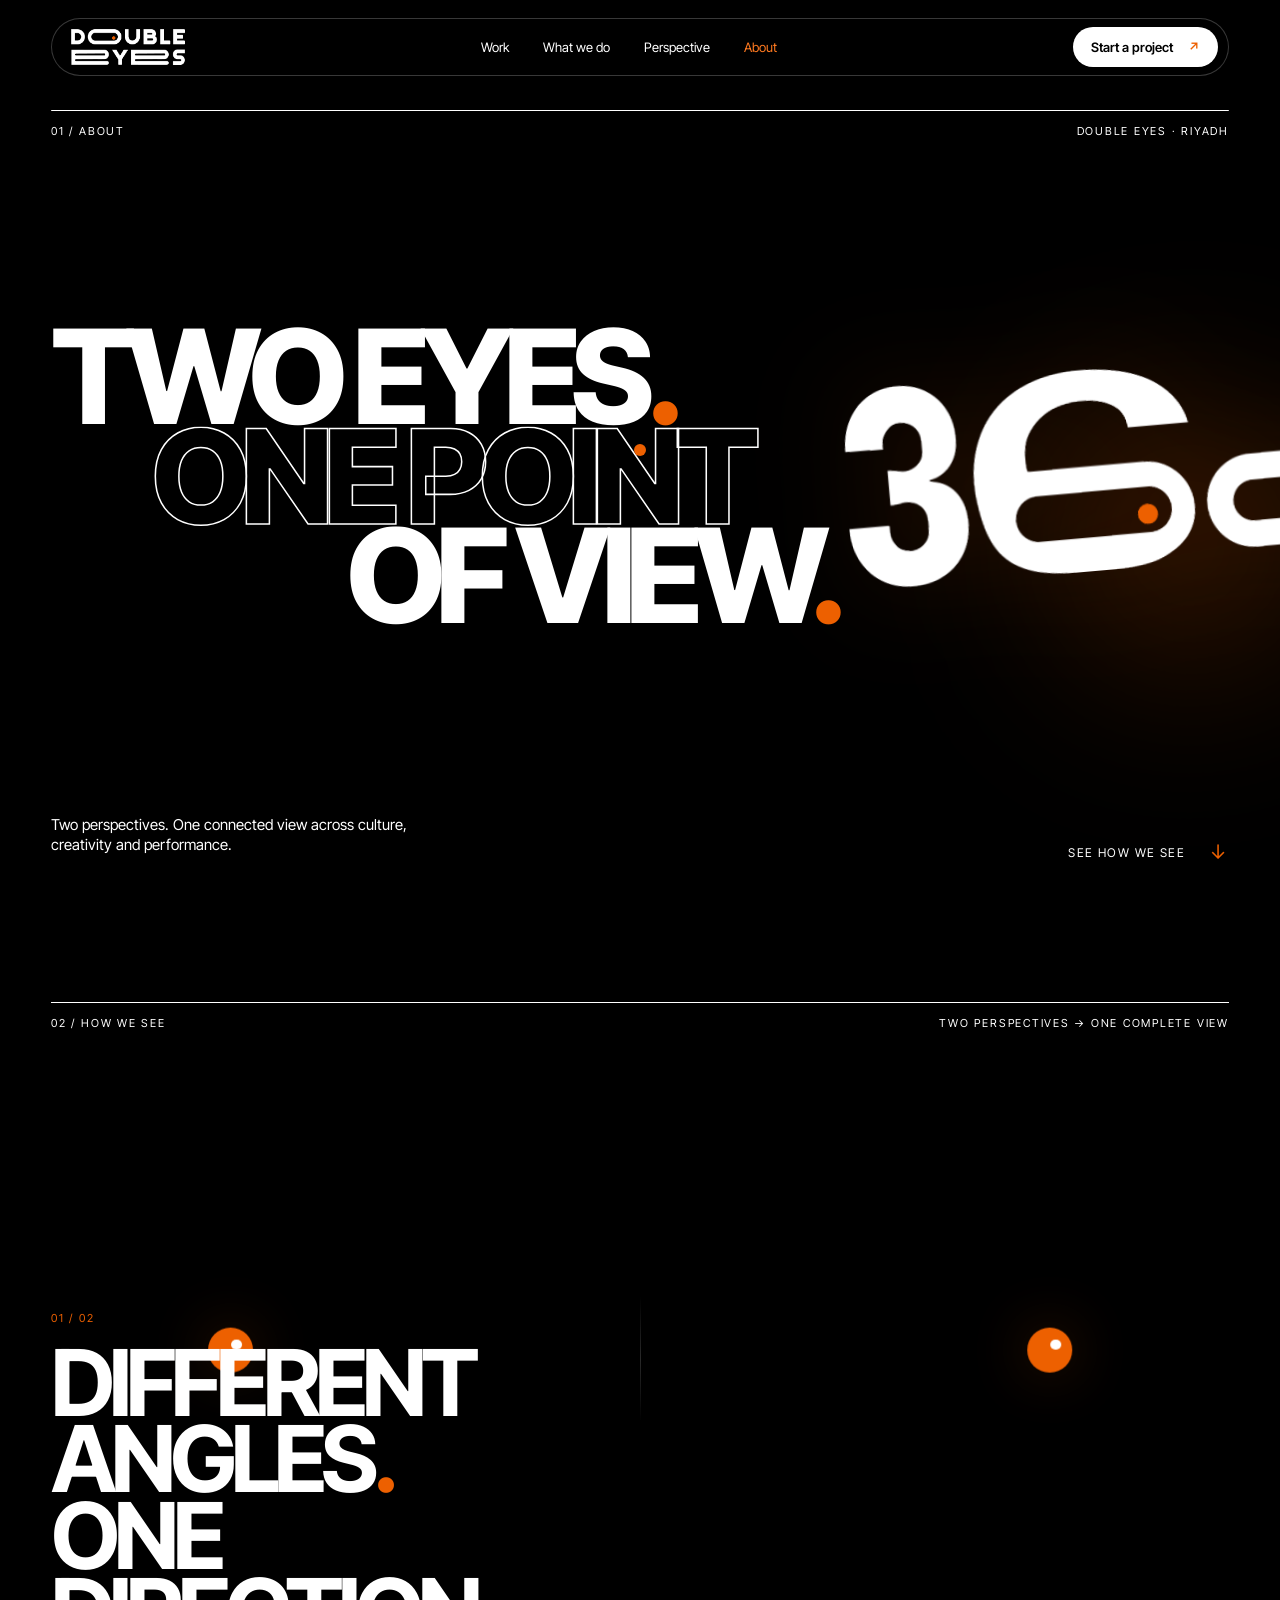
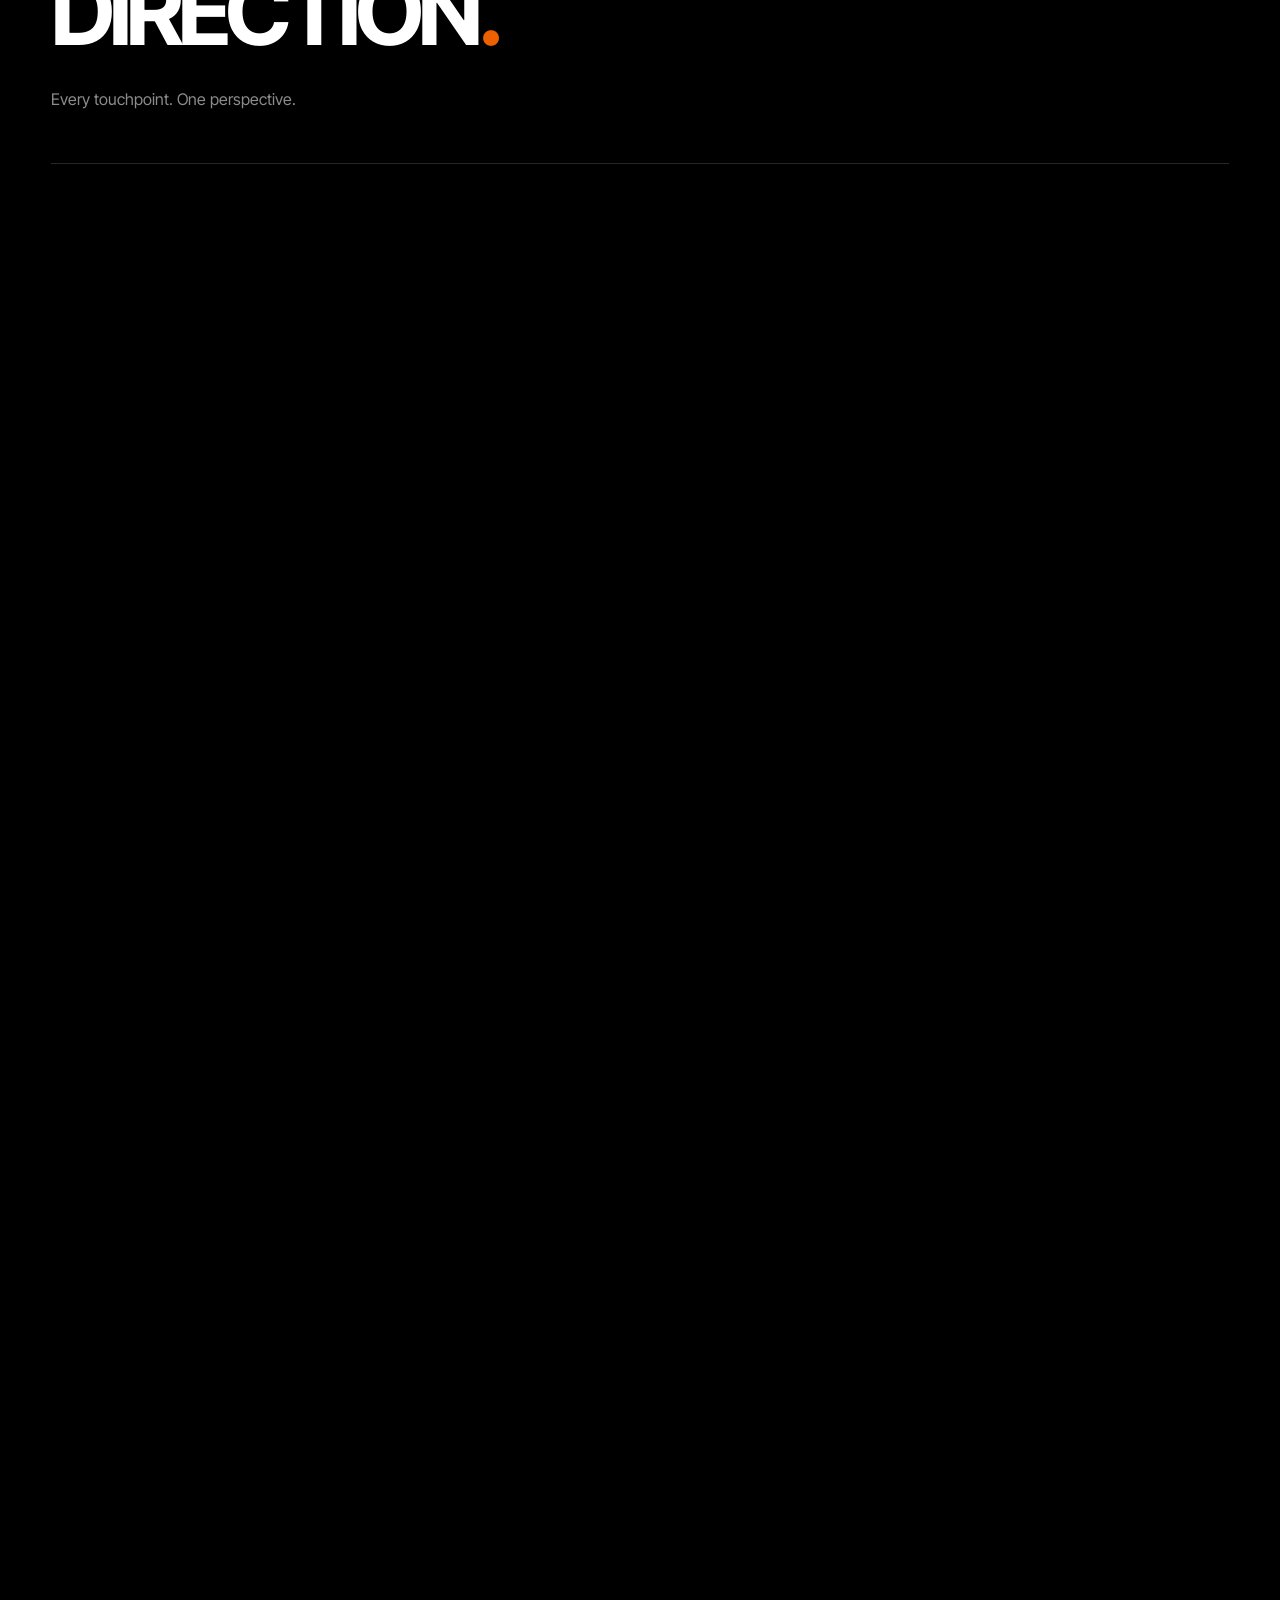
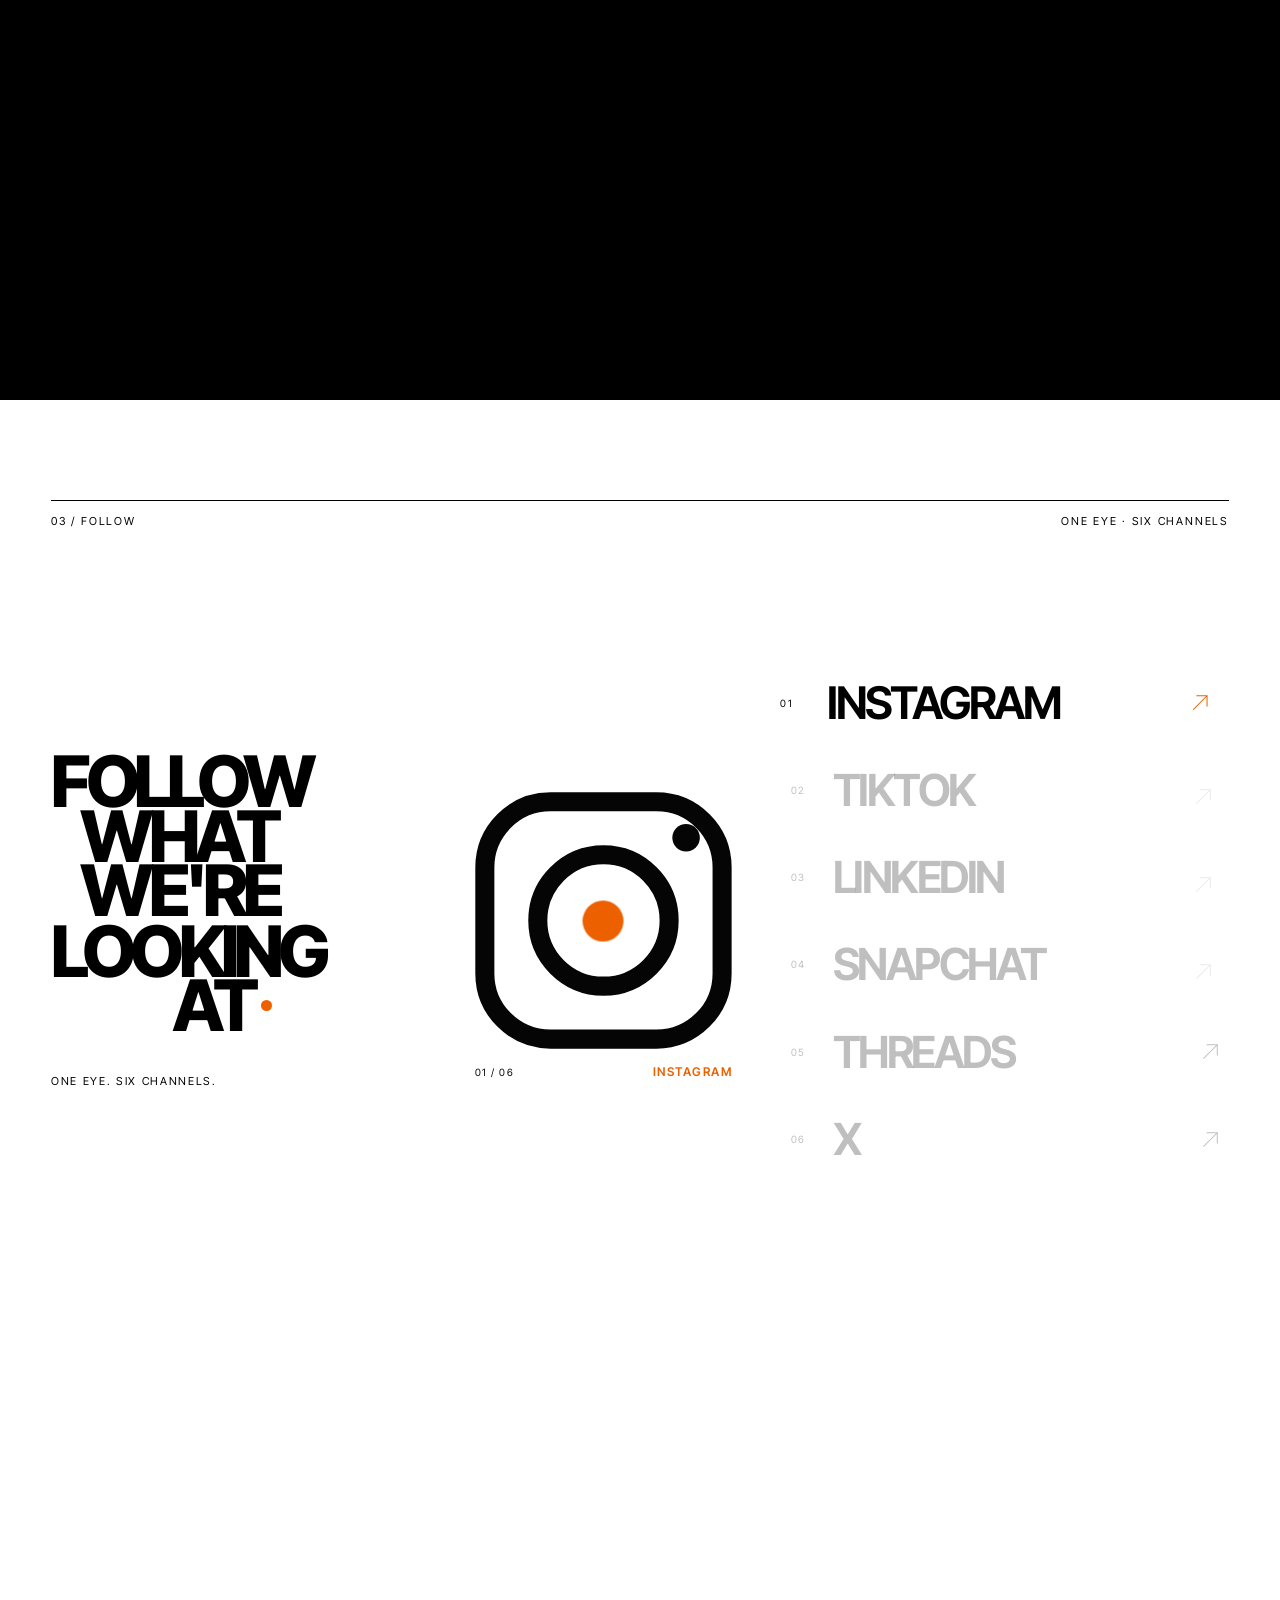
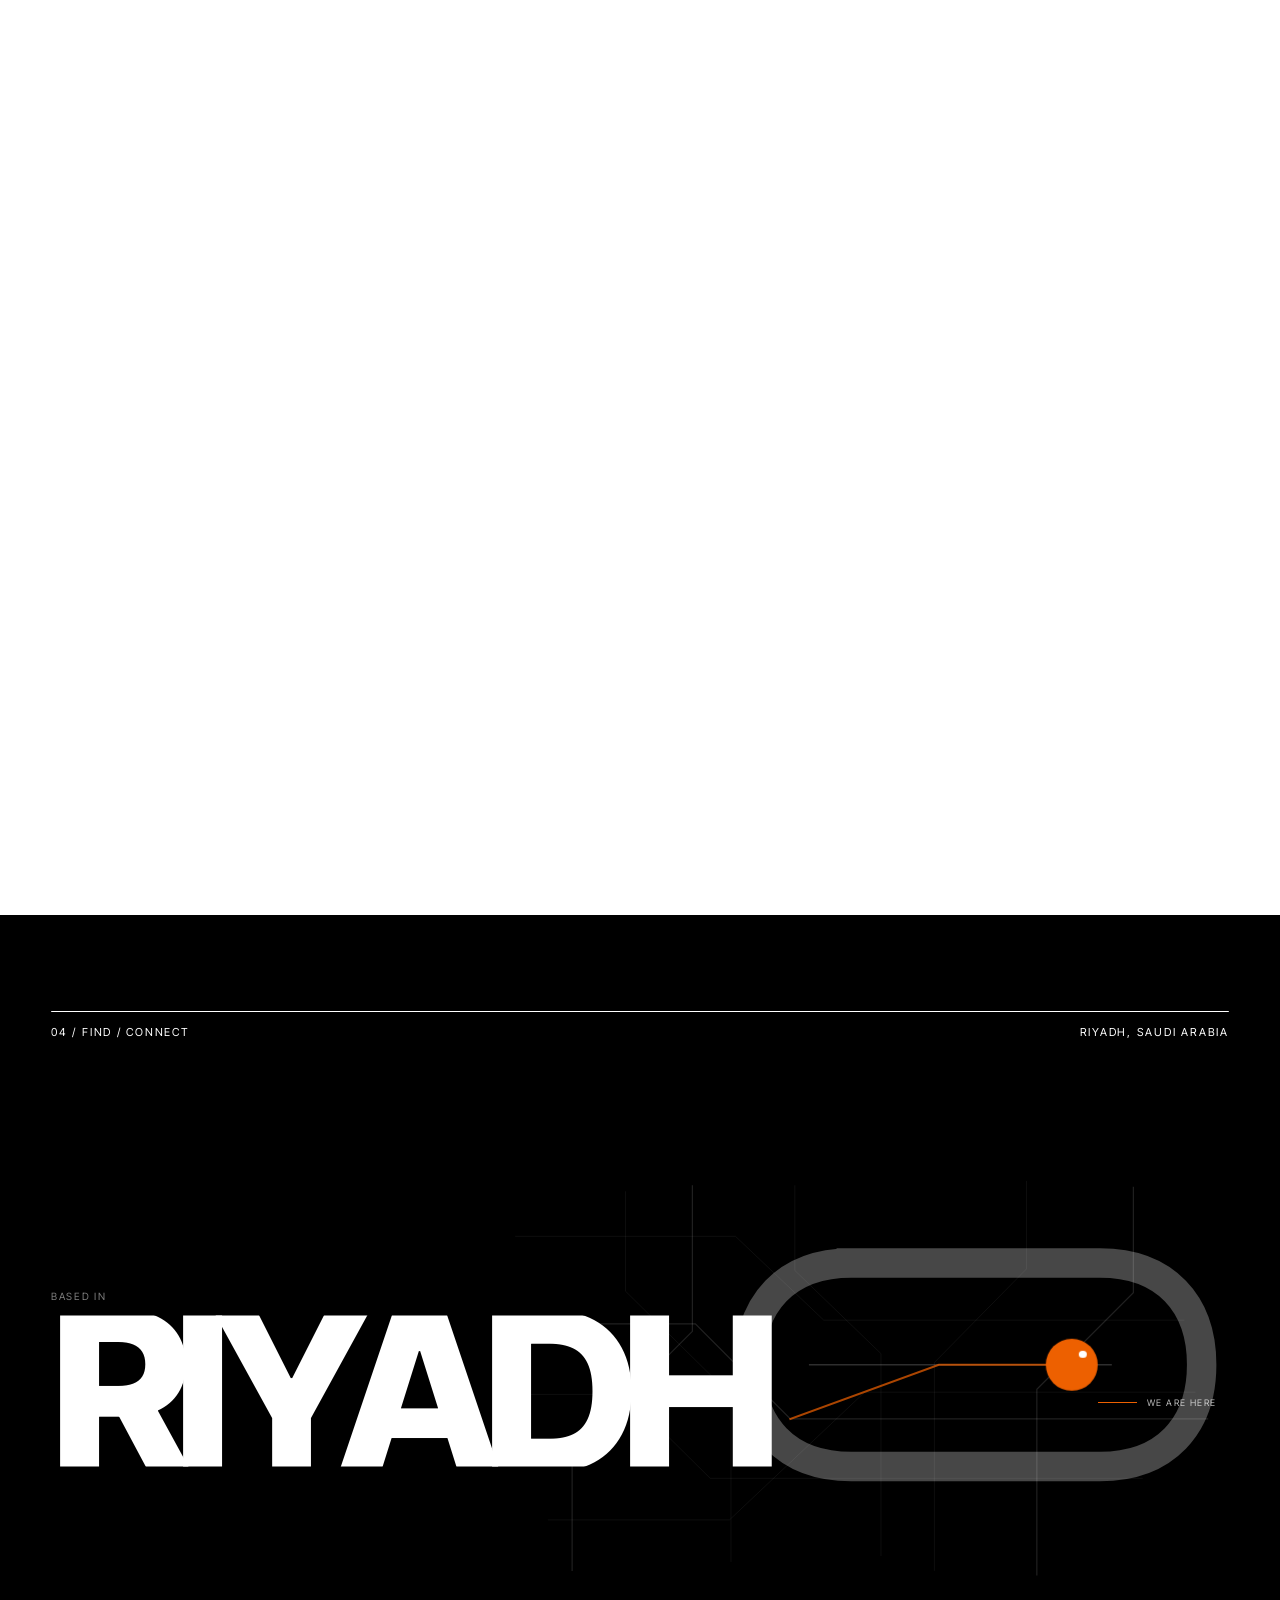
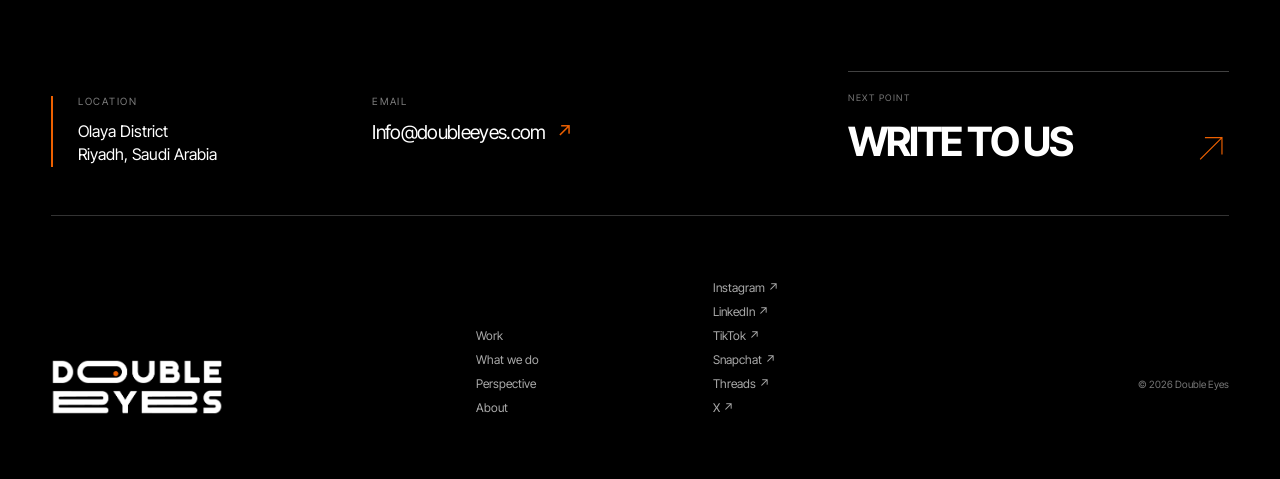
==== commit 9b67e3d3: "Elevate About Find and Connect section" ====
--- a/about/index.html
+++ b/about/index.html
@@ -19,7 +19,7 @@
     />
     <link rel="stylesheet" href="../styles/style.css?v=audit-2" />
     <link rel="stylesheet" href="../styles/brand-logo.css" />
-    <link rel="stylesheet" href="../styles/about.css?v=about-3" />
+    <link rel="stylesheet" href="../styles/about.css?v=about-4" />
   </head>
   <body class="about-page">
     <a class="skip" href="#about-main">Skip to content</a>
@@ -158,17 +158,35 @@
           </div>
 
           <div class="about-location-stage">
-            <div class="about-location-word about-reveal">
+            <div class="about-location-word">
               <p>Based in</p>
-              <h2 id="contact-title">RIYADH<span class="orange">.</span></h2>
-            </div>
-
-            <div class="about-location-identity" aria-hidden="true">
-              <img src="../Assets/Identity-Lines/guides-vision-identity.png" alt="" />
+              <h2 id="contact-title">RIYADH</h2>
+            </div>
+
+            <div class="about-location-system" aria-hidden="true">
+              <svg class="location-city" viewBox="0 0 1000 560" preserveAspectRatio="xMidYMid meet">
+                <g class="city-secondary">
+                  <path pathLength="1" d="M40 92H336L455 205H940" />
+                  <path pathLength="1" d="M84 474H328L510 302H955" />
+                  <path pathLength="1" d="M188 32V166L330 306V530" />
+                  <path pathLength="1" d="M728 18V136L604 262V542" />
+                  <path pathLength="1" d="M20 305H188L302 418H884" />
+                  <path pathLength="1" d="M416 24V138L532 250V522" />
+                </g>
+                <g class="city-primary">
+                  <path pathLength="1" d="M22 210H282L410 338H972" />
+                  <path pathLength="1" d="M116 542V382L278 220V24" />
+                  <path pathLength="1" d="M872 26V168L742 298V548" />
+                </g>
+                <path class="city-capsule" pathLength="1" d="M492 128H827c88 0 137 55 137 137s-49 137-137 137H492c-88 0-137-55-137-137s49-137 137-137Z" />
+                <path class="city-corridor" pathLength="1" d="M436 265H842" />
+                <path class="city-focus-route" pathLength="1" d="M410 338L610 265H790" />
+              </svg>
               <span class="location-pupil"><i></i></span>
-            </div>
-
-            <div class="about-location-details about-reveal">
+              <span class="location-callout"><i></i>We are here</span>
+            </div>
+
+            <div class="about-location-details">
               <div>
                 <p class="about-connect-label">Location</p>
                 <!-- TEMPORARY LOCATION — replace with approved office location. -->
@@ -180,9 +198,10 @@
               </div>
             </div>
 
-            <a class="about-write about-reveal" data-cursor="WRITE" href="/?contact=open#contact">
-              <small>Have something worth seeing?</small>
-              <span>WRITE TO US</span><i>↗</i>
+            <a class="about-write" data-cursor="WRITE" href="/?contact=open#contact">
+              <small>Next point</small>
+              <span>WRITE TO US</span>
+              <svg viewBox="0 0 42 42" aria-hidden="true"><path d="M8 34L34 8M14 8h20v20" /></svg>
             </a>
           </div>
 
@@ -210,6 +229,6 @@
       </section>
     </main>
 
-    <script src="../scripts/about.js?v=about-3"></script>
+    <script src="../scripts/about.js?v=about-4"></script>
   </body>
 </html>
--- a/styles/about.css
+++ b/styles/about.css
@@ -463,118 +463,295 @@
   outline-offset: 5px;
 }
 
-.about-contact { min-height: 115svh; padding-top: clamp(100px, 11vw, 170px); overflow: hidden; }
+.about-contact {
+  min-height: 110svh;
+  padding-top: clamp(96px, 10vh, 126px);
+  overflow: hidden;
+  background: #000;
+}
 .about-contact .about-frame { display: flex; flex-direction: column; }
 .about-location-stage {
+  width: 100%;
+  height: clamp(600px, calc(100svh - 124px), 840px);
+  min-height: 0;
+  box-sizing: border-box;
   display: grid;
   grid-template-columns: var(--about-grid);
-  grid-template-rows: auto auto;
+  grid-template-rows: minmax(0, 1fr) auto;
   column-gap: var(--about-gap);
   align-items: end;
-  flex: 1;
-  padding-block: clamp(74px, 8vw, 132px) clamp(90px, 9vw, 150px);
-  position: relative;
+  padding-block: clamp(36px, 4.5vh, 58px) clamp(46px, 5.5vh, 72px);
+  position: relative;
+  isolation: isolate;
 }
 .about-location-word {
   grid-column: 1 / -1;
   grid-row: 1;
-  position: relative;
-  z-index: 2;
+  align-self: center;
+  position: relative;
+  z-index: 3;
+  transform: translateY(calc(var(--location-drift, 0) * -18px));
+  will-change: transform;
 }
 .about-location-word > p,
 .about-connect-label {
-  margin: 0 0 18px;
-  color: #888;
-  font-size: 11px;
-  letter-spacing: .15em;
+  margin: 0 0 clamp(13px, 1.5vh, 20px);
+  color: #7e7e7e;
+  font-size: 10px;
+  letter-spacing: .17em;
   text-transform: uppercase;
+}
+.about-location-word > p {
+  display: inline-block;
+  opacity: 0;
+  clip-path: inset(0 0 100%);
+  transform: translateY(12px);
+  transition: opacity .45s ease .08s, clip-path .65s var(--ease) .08s, transform .65s var(--ease) .08s;
 }
 .about-location-word h2 {
   margin: 0;
-  font-size: clamp(120px, 17.6vw, 338px);
+  width: 100%;
+  font-size: clamp(118px, 17.35vw, 330px);
+  font-weight: 800;
   line-height: .68;
-  letter-spacing: -.085em;
+  letter-spacing: -.083em;
   white-space: nowrap;
-}
-.about-location-word .orange { color: #fff; }
-.about-location-identity {
-  position: absolute;
-  z-index: 1;
-  width: min(72vw, 1320px);
-  right: -24vw;
-  top: 23%;
-  transform: rotate(-5deg);
+  clip-path: inset(0 100% 0 0);
+  transform: translateX(-2%);
+  transition: clip-path 1.05s var(--ease) .14s, transform 1.05s var(--ease) .14s;
+}
+.about-location-system {
+  grid-column: 5 / 13;
+  grid-row: 1;
+  align-self: center;
+  justify-self: end;
+  width: min(58vw, 1000px);
+  aspect-ratio: 1000 / 560;
+  position: relative;
+  z-index: 2;
   pointer-events: none;
-}
-.about-location-identity img {
+  transform: translate3d(0, calc(var(--location-drift, 0) * 12px), 0);
+  will-change: transform;
+}
+.location-city {
   display: block;
   width: 100%;
-  filter: invert(1);
-  opacity: .14;
+  height: 100%;
+  overflow: visible;
+}
+.location-city path {
+  fill: none;
+  stroke-linecap: square;
+  stroke-linejoin: miter;
+  vector-effect: non-scaling-stroke;
+  stroke-dasharray: 1;
+  stroke-dashoffset: 1;
+}
+.city-secondary path {
+  stroke: rgba(255,255,255,.055);
+  stroke-width: 1;
+  transition: stroke-dashoffset 1.2s var(--ease) .28s;
+}
+.city-primary path {
+  stroke: rgba(255,255,255,.13);
+  stroke-width: 1.2;
+  transition: stroke-dashoffset 1.3s var(--ease) .38s;
+}
+.city-capsule {
+  stroke: rgba(255,255,255,.28);
+  stroke-width: clamp(18px, 2.3vw, 42px);
+  transition: stroke-dashoffset 1.45s var(--ease) .48s;
+}
+.city-corridor {
+  stroke: rgba(255,255,255,.18);
+  stroke-width: 1.5;
+  transition: stroke-dashoffset 1.05s var(--ease) .68s;
+}
+.city-focus-route {
+  stroke: var(--orange);
+  stroke-width: 2;
+  opacity: .72;
+  transition: stroke-dashoffset .9s var(--ease) .82s;
 }
 .location-pupil {
   position: absolute;
-  width: clamp(48px, 5vw, 96px);
+  z-index: 4;
+  width: clamp(40px, 4.1vw, 76px);
   aspect-ratio: 1;
+  left: 79%;
+  top: 47.3%;
   border-radius: 50%;
   background: var(--orange);
-  right: 55%; top: 42%;
-  box-shadow: 0 0 0 clamp(16px, 2vw, 36px) rgba(237,96,0,.08);
+  opacity: 0;
+  transform: translate(-245%, 112%) scale(.38);
+  transition: opacity .2s ease .5s, transform .95s var(--ease) .54s;
+  will-change: transform;
 }
 .location-pupil i {
   position: absolute;
-  width: 20%; aspect-ratio: 1; border-radius: 50%;
-  background: #fff; right: 23%; top: 25%;
+  width: 15%;
+  aspect-ratio: 1;
+  right: 22%;
+  top: 22%;
+  border-radius: 50%;
+  background: #fff;
+}
+.location-callout {
+  position: absolute;
+  z-index: 4;
+  left: 82.5%;
+  top: 55%;
+  display: flex;
+  align-items: center;
+  gap: 10px;
+  color: rgba(255,255,255,.72);
+  font-size: 9px;
+  letter-spacing: .16em;
+  text-transform: uppercase;
+  white-space: nowrap;
+  opacity: 0;
+  transform: translateX(14px);
+  transition: opacity .45s ease 1.18s, transform .6s var(--ease) 1.18s;
+}
+.location-callout i {
+  display: block;
+  width: clamp(28px, 3vw, 54px);
+  height: 1px;
+  background: var(--orange);
+  transform-origin: right center;
 }
 .about-location-details {
-  grid-column: 1 / 7;
+  grid-column: 1 / 8;
   grid-row: 2;
   display: grid;
-  grid-template-columns: 1fr 1.35fr;
-  gap: clamp(40px, 6vw, 100px);
-  position: relative;
-  z-index: 3;
-  padding-top: clamp(70px, 8vw, 126px);
-}
+  grid-template-columns: minmax(170px, .85fr) minmax(280px, 1.4fr);
+  gap: clamp(44px, 6vw, 106px);
+  position: relative;
+  z-index: 5;
+  padding-left: clamp(18px, 2.1vw, 40px);
+}
+.about-location-details::before {
+  content: "";
+  position: absolute;
+  left: 0;
+  top: 1px;
+  width: 2px;
+  height: 0;
+  background: var(--orange);
+  transition: height .7s var(--ease) 1.05s;
+}
+.about-location-details > div {
+  opacity: 0;
+  transform: translateY(18px);
+  transition: opacity .55s ease 1.02s, transform .7s var(--ease) 1.02s;
+}
+.about-location-details > div:nth-child(2) { transition-delay: 1.12s; }
 .about-location-details address {
   margin: 0;
-  font-size: clamp(17px, 1.5vw, 26px);
-  line-height: 1.45;
+  font-size: clamp(16px, 1.25vw, 23px);
+  line-height: 1.42;
   font-style: normal;
 }
 .about-email {
-  display: block;
-  font-size: clamp(19px, 1.65vw, 31px);
+  display: inline-flex;
+  align-items: center;
+  gap: 10px;
+  font-size: clamp(18px, 1.5vw, 29px);
   letter-spacing: -.035em;
   overflow-wrap: anywhere;
-}
-.about-email span { color: var(--orange); }
+  position: relative;
+}
+.about-email::after {
+  content: "";
+  position: absolute;
+  left: 0;
+  right: 0;
+  bottom: -7px;
+  height: 1px;
+  background: var(--orange);
+  transform: scaleX(0);
+  transform-origin: left;
+  transition: transform .45s var(--ease);
+}
+.about-email:hover::after,
+.about-email:focus-visible::after { transform: scaleX(1); }
+.about-email span {
+  color: var(--orange);
+  transition: transform .35s var(--ease);
+}
+.about-email:hover span,
+.about-email:focus-visible span { transform: translate(4px, -4px); }
 .about-write {
   grid-column: 9 / 13;
   grid-row: 2;
   align-self: end;
-  display: flex;
-  justify-content: space-between;
-  align-items: center;
-  padding-block: clamp(24px, 2.5vw, 40px);
-  border-top: 1px solid #555;
-  border-bottom: 1px solid #555;
-  font-size: clamp(30px, 4vw, 72px);
+  min-width: 0;
+  display: grid;
+  grid-template-columns: 1fr auto;
+  align-items: end;
+  column-gap: 22px;
+  padding-top: clamp(18px, 2.2vh, 28px);
+  border-top: 1px solid #414141;
+  font-size: clamp(28px, 3.15vw, 58px);
   font-weight: 700;
-  letter-spacing: -.05em;
-  position: relative;
-  z-index: 3;
+  letter-spacing: -.055em;
+  position: relative;
+  z-index: 5;
+  opacity: 0;
+  transform: translateY(18px);
+  transition: opacity .55s ease 1.2s, transform .75s var(--ease) 1.2s, border-color .35s;
 }
 .about-write small {
-  position: absolute;
-  left: 0; top: -36px;
-  color: #888;
-  font-size: 10px;
+  grid-column: 1 / -1;
+  margin-bottom: clamp(12px, 1.5vh, 18px);
+  color: #777;
+  font-size: 9px;
   font-weight: 400;
-  letter-spacing: .15em;
+  letter-spacing: .17em;
   text-transform: uppercase;
 }
-.about-write i { color: var(--orange); font-style: normal; }
+.about-write svg {
+  width: clamp(26px, 2.7vw, 48px);
+  fill: none;
+  stroke: var(--orange);
+  stroke-width: 1.4;
+  stroke-linecap: square;
+  stroke-linejoin: miter;
+  transition: transform .42s var(--ease);
+}
+.about-write:hover,
+.about-write:focus-visible { border-color: var(--orange); }
+.about-write:hover svg,
+.about-write:focus-visible svg { transform: translate(6px, -6px); }
+.about-write:focus-visible,
+.about-email:focus-visible {
+  outline: 2px solid var(--orange);
+  outline-offset: 7px;
+}
+.about-contact.is-location-visible .about-location-word > p {
+  opacity: 1;
+  clip-path: inset(0);
+  transform: none;
+}
+.about-contact.is-location-visible .about-location-word h2 {
+  clip-path: inset(0);
+  transform: none;
+}
+.about-contact.is-location-visible .location-city path { stroke-dashoffset: 0; }
+.about-contact.is-location-visible .location-pupil {
+  opacity: 1;
+  transform: translate(-50%, -50%) scale(1);
+}
+.about-contact.is-location-visible .location-callout {
+  opacity: 1;
+  transform: none;
+}
+.about-contact.is-location-visible .about-location-details::before { height: 100%; }
+.about-contact.is-location-visible .about-location-details > div,
+.about-contact.is-location-visible .about-write {
+  opacity: 1;
+  transform: none;
+}
 .about-footer {
   display: grid;
   grid-template-columns: 2fr 1fr 2fr auto;
@@ -607,8 +784,9 @@
   }
   .about-social-head h2 { font-size: clamp(52px, 5.6vw, 72px); }
   .social-row strong { font-size: clamp(31px, 3.55vw, 46px); }
+  .about-location-system { grid-column: 4 / 13; width: min(78vw, 900px); }
   .about-location-details { grid-column: 1 / 8; }
-  .about-write { grid-column: 9 / 13; }
+  .about-write { grid-column: 8 / 13; }
 }
 
 @media (max-width: 800px) {
@@ -684,17 +862,47 @@
   .social-row:focus-visible strong { transform: translateX(8px); }
 
   .about-contact { min-height: auto; padding-top: 80px; }
-  .about-location-stage { display: block; padding-block: 96px 108px; }
-  .about-location-word h2 { font-size: clamp(82px, 25.5vw, 145px); }
-  .about-location-identity { width: 128vw; right: -62vw; top: 21%; opacity: .9; }
-  .location-pupil { left: 40%; right: auto; top: 42%; width: 54px; }
+  .about-location-stage {
+    height: auto;
+    min-height: auto;
+    display: block;
+    padding-block: 82px 94px;
+  }
+  .about-location-word { transform: none; }
+  .about-location-word h2 {
+    font-size: clamp(80px, 24.7vw, 138px);
+    line-height: .72;
+  }
+  .about-location-system {
+    width: 116vw;
+    max-width: none;
+    margin: 54px 0 78px -14vw;
+    transform: none;
+  }
+  .city-secondary { display: none; }
+  .city-primary path { stroke: rgba(255,255,255,.1); }
+  .city-capsule { stroke-width: 18px; }
+  .location-pupil {
+    left: 79%;
+    top: 47.3%;
+    width: clamp(34px, 10.5vw, 52px);
+  }
+  .location-callout {
+    left: 60%;
+    top: 63%;
+    font-size: 8px;
+  }
   .about-location-details {
     display: block;
-    padding-top: 130px;
-  }
-  .about-location-details > div + div { margin-top: 58px; }
-  .about-email { font-size: clamp(23px, 7vw, 34px); }
-  .about-write { margin-top: 116px; }
+    padding-left: 18px;
+  }
+  .about-location-details > div + div { margin-top: 52px; }
+  .about-location-details address { font-size: 18px; }
+  .about-email { font-size: clamp(22px, 6.5vw, 32px); }
+  .about-write {
+    margin-top: 82px;
+    font-size: clamp(35px, 11vw, 58px);
+  }
   .about-footer { grid-template-columns: 1fr 1fr; }
   .about-footer .footer-logo { grid-column: 1 / -1; margin-bottom: 32px; }
   .about-footer-socials { align-items: flex-end; text-align: right; }
@@ -729,4 +937,20 @@
   .social-draw,
   .social-fill,
   .social-block { transition: none; }
-}
+  .about-location-word > p,
+  .about-location-word h2,
+  .location-city path,
+  .location-pupil,
+  .location-callout,
+  .about-location-details::before,
+  .about-location-details > div,
+  .about-write { transition: none; }
+  .about-location-word > p,
+  .location-pupil,
+  .location-callout,
+  .about-location-details > div,
+  .about-write { opacity: 1; transform: none; }
+  .about-location-word h2 { clip-path: inset(0); transform: none; }
+  .location-city path { stroke-dashoffset: 0; }
+  .about-location-details::before { height: 100%; }
+}
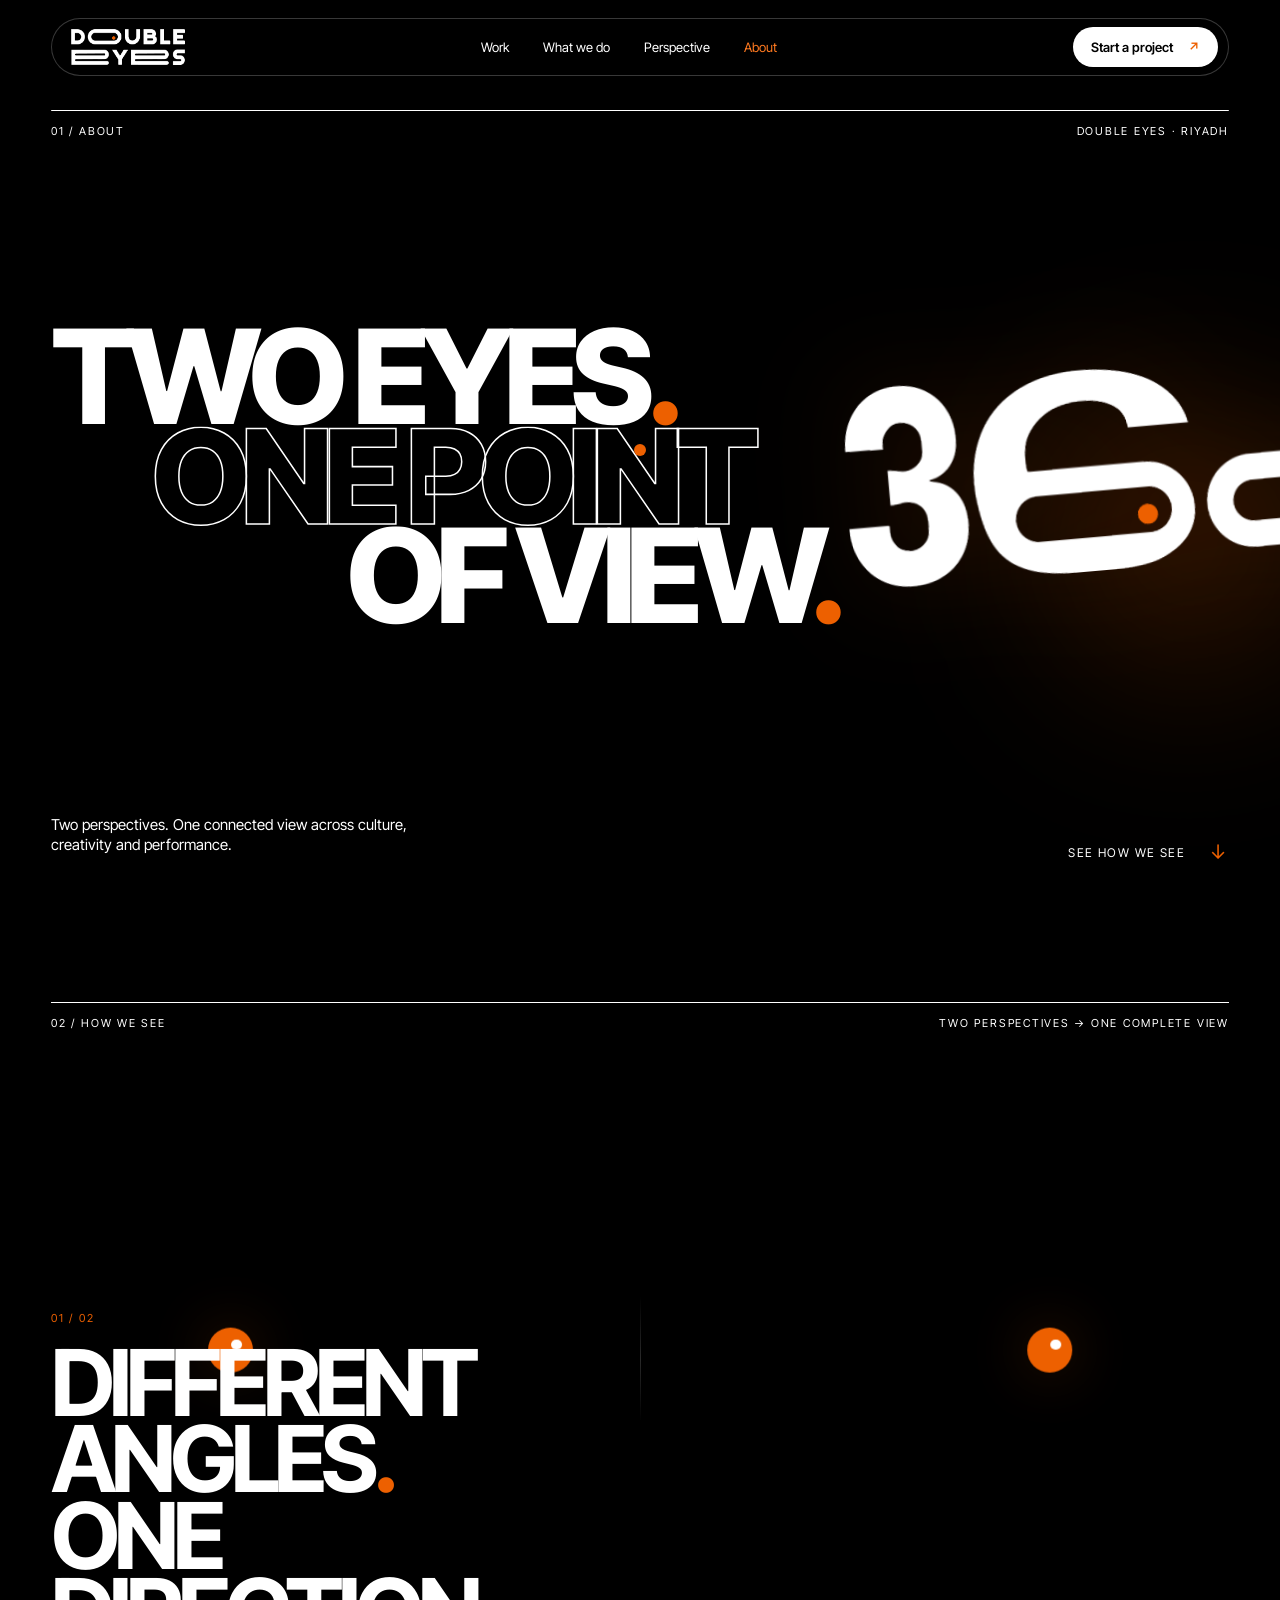
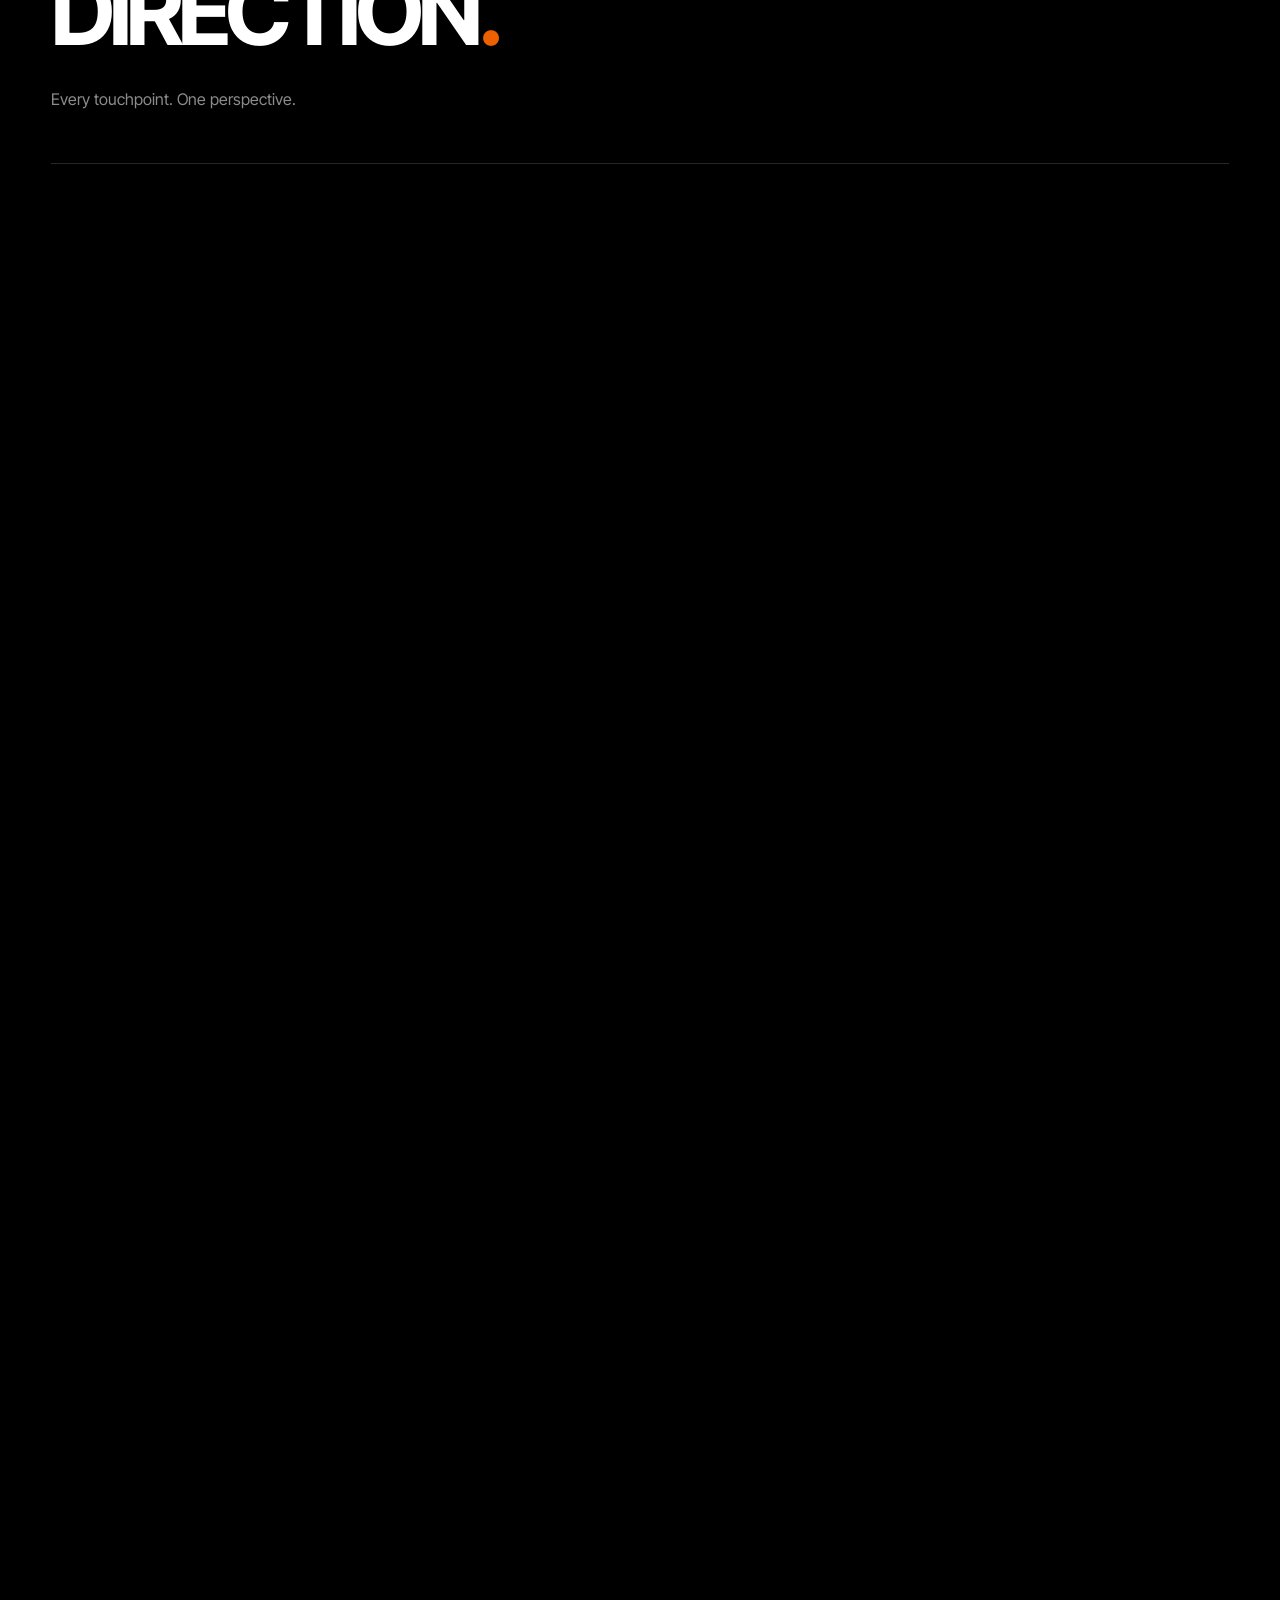
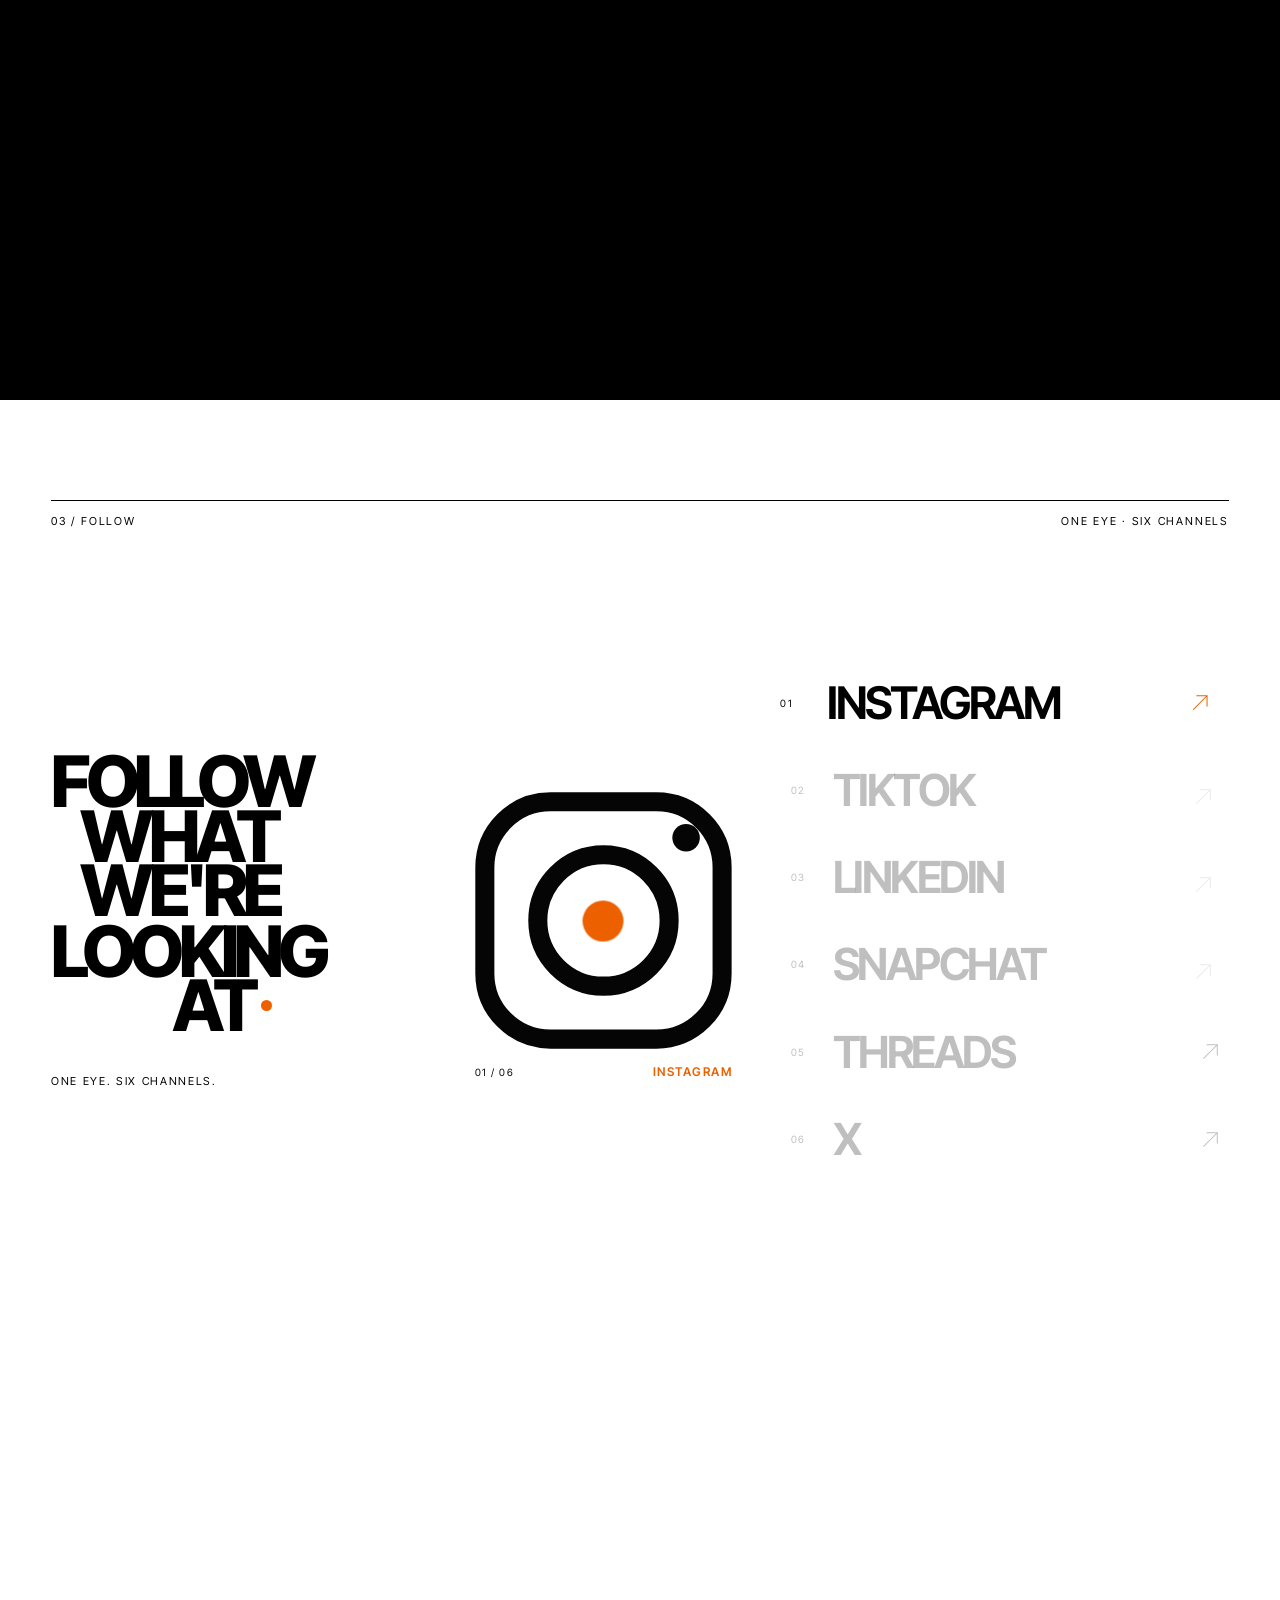
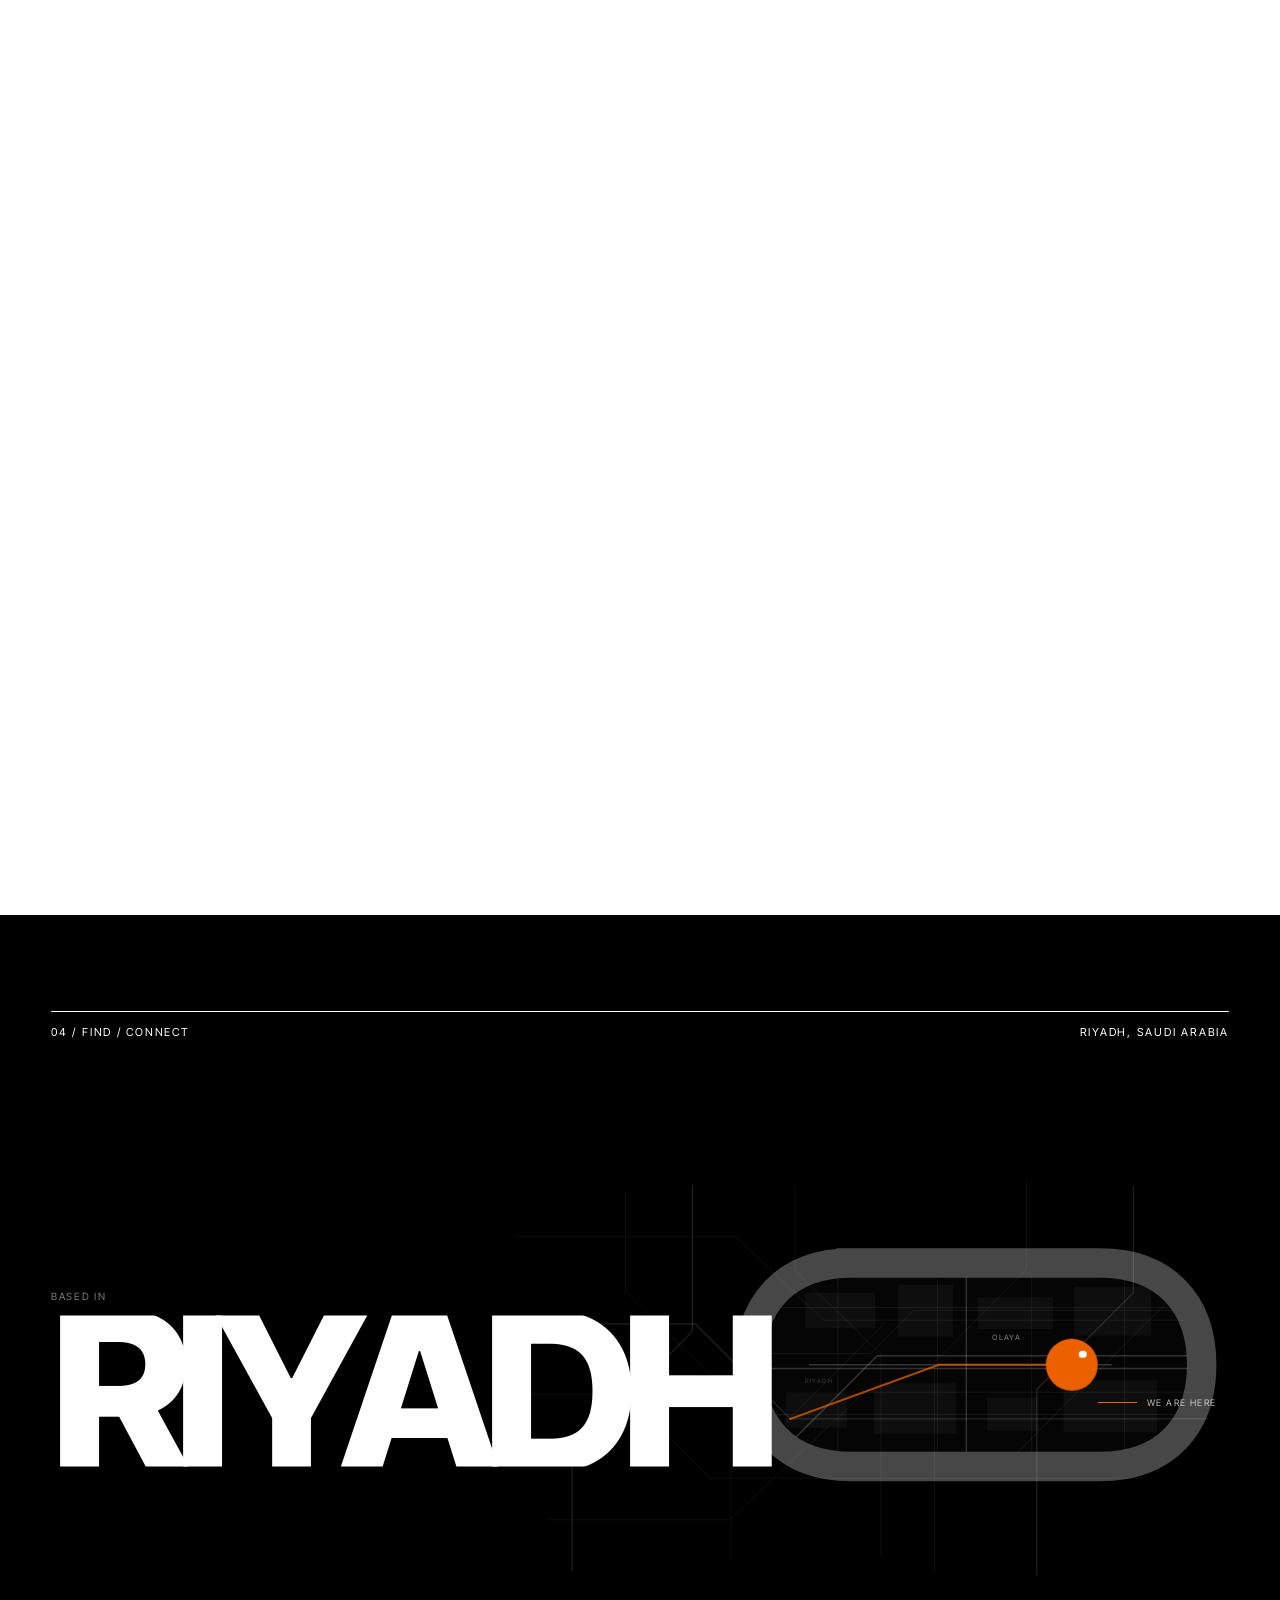
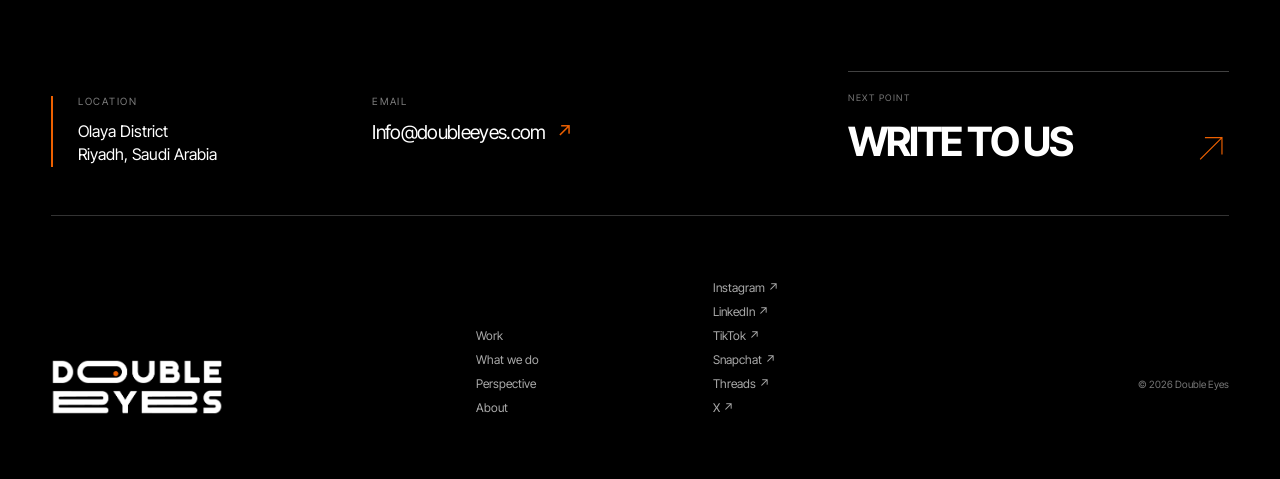
==== commit 26f3dce7: "Add branded Riyadh map view" ====
--- a/about/index.html
+++ b/about/index.html
@@ -19,7 +19,7 @@
     />
     <link rel="stylesheet" href="../styles/style.css?v=audit-2" />
     <link rel="stylesheet" href="../styles/brand-logo.css" />
-    <link rel="stylesheet" href="../styles/about.css?v=about-4" />
+    <link rel="stylesheet" href="../styles/about.css?v=about-5" />
   </head>
   <body class="about-page">
     <a class="skip" href="#about-main">Skip to content</a>
@@ -165,6 +165,11 @@
 
             <div class="about-location-system" aria-hidden="true">
               <svg class="location-city" viewBox="0 0 1000 560" preserveAspectRatio="xMidYMid meet">
+                <defs>
+                  <clipPath id="location-map-clip">
+                    <path d="M492 147H827c76 0 118 47 118 118s-42 118-118 118H492c-76 0-118-47-118-118s42-118 118-118Z" />
+                  </clipPath>
+                </defs>
                 <g class="city-secondary">
                   <path pathLength="1" d="M40 92H336L455 205H940" />
                   <path pathLength="1" d="M84 474H328L510 302H955" />
@@ -177,6 +182,25 @@
                   <path pathLength="1" d="M22 210H282L410 338H972" />
                   <path pathLength="1" d="M116 542V382L278 220V24" />
                   <path pathLength="1" d="M872 26V168L742 298V548" />
+                </g>
+                <!-- TEMPORARY ABSTRACT MAP — replace/refine when the approved office location is supplied. -->
+                <g class="city-map-window" clip-path="url(#location-map-clip)">
+                  <path class="map-surface" d="M350 120H970V410H350Z" />
+                  <g class="map-blocks">
+                    <path d="M430 168h94v48h-94zM555 157h74v70h-74zM662 174h102v43H662zM792 160h104v66H792z" />
+                    <path d="M404 302h82v48h-82zM522 290h111v68H522zM675 309h69v45h-69zM778 286h126v70H778z" />
+                  </g>
+                  <g class="map-roads-secondary">
+                    <path pathLength="1" d="M388 188H930M392 332H925M474 138V392M608 132V397M735 135V395M860 130V397" />
+                    <path pathLength="1" d="M365 250H518L576 192H948M372 374L535 211M704 395L918 180" />
+                  </g>
+                  <g class="map-roads-primary">
+                    <path pathLength="1" d="M347 270H958" />
+                    <path pathLength="1" d="M647 116V415" />
+                    <path pathLength="1" d="M390 390L527 253L949 253" />
+                  </g>
+                  <text class="map-label map-label--olaya" x="682" y="232">OLAYA</text>
+                  <text class="map-label map-label--riyadh" x="430" y="289">RIYADH</text>
                 </g>
                 <path class="city-capsule" pathLength="1" d="M492 128H827c88 0 137 55 137 137s-49 137-137 137H492c-88 0-137-55-137-137s49-137 137-137Z" />
                 <path class="city-corridor" pathLength="1" d="M436 265H842" />
--- a/styles/about.css
+++ b/styles/about.css
@@ -556,6 +556,44 @@
   stroke: rgba(255,255,255,.13);
   stroke-width: 1.2;
   transition: stroke-dashoffset 1.3s var(--ease) .38s;
+}
+.city-map-window .map-surface {
+  fill: rgba(255,255,255,.018);
+  stroke: none;
+  stroke-dasharray: none;
+}
+.map-blocks path {
+  fill: rgba(255,255,255,.035);
+  stroke: none;
+  stroke-dasharray: none;
+  opacity: 0;
+  transform: scale(.97);
+  transform-origin: center;
+  transition: opacity .7s ease .62s, transform .9s var(--ease) .62s;
+}
+.map-roads-secondary path {
+  stroke: rgba(255,255,255,.075);
+  stroke-width: .85;
+  transition: stroke-dashoffset 1.15s var(--ease) .55s;
+}
+.map-roads-primary path {
+  stroke: rgba(255,255,255,.18);
+  stroke-width: 1.45;
+  transition: stroke-dashoffset 1.2s var(--ease) .68s;
+}
+.map-label {
+  fill: rgba(255,255,255,.42);
+  font-family: "Inter Tight", sans-serif;
+  font-size: 10px;
+  font-weight: 500;
+  letter-spacing: .18em;
+  opacity: 0;
+  transform: translateY(7px);
+  transition: opacity .5s ease .95s, transform .65s var(--ease) .95s;
+}
+.map-label--riyadh {
+  fill: rgba(255,255,255,.19);
+  font-size: 8px;
 }
 .city-capsule {
   stroke: rgba(255,255,255,.28);
@@ -738,6 +776,14 @@
   transform: none;
 }
 .about-contact.is-location-visible .location-city path { stroke-dashoffset: 0; }
+.about-contact.is-location-visible .map-blocks path {
+  opacity: 1;
+  transform: none;
+}
+.about-contact.is-location-visible .map-label {
+  opacity: 1;
+  transform: none;
+}
 .about-contact.is-location-visible .location-pupil {
   opacity: 1;
   transform: translate(-50%, -50%) scale(1);
@@ -881,6 +927,9 @@
   }
   .city-secondary { display: none; }
   .city-primary path { stroke: rgba(255,255,255,.1); }
+  .map-blocks { display: none; }
+  .map-roads-secondary { opacity: .62; }
+  .map-label--riyadh { display: none; }
   .city-capsule { stroke-width: 18px; }
   .location-pupil {
     left: 79%;
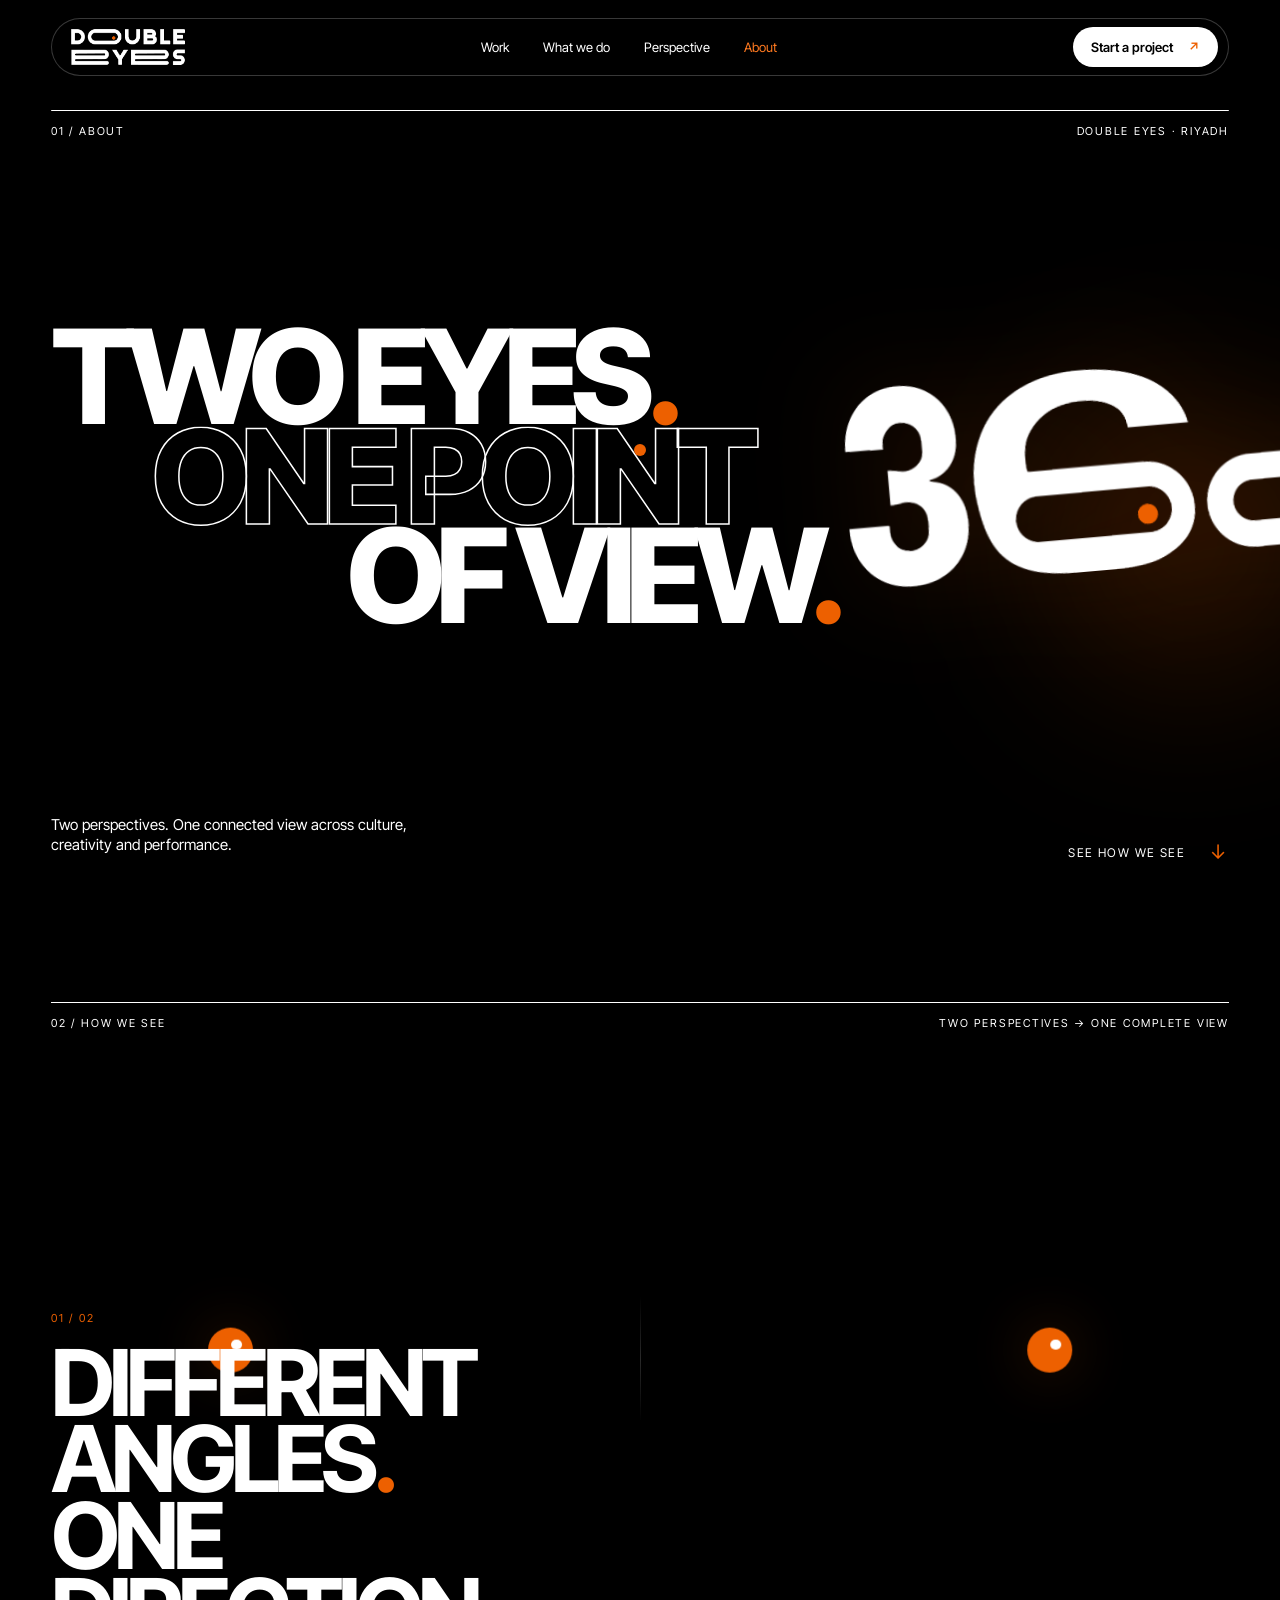
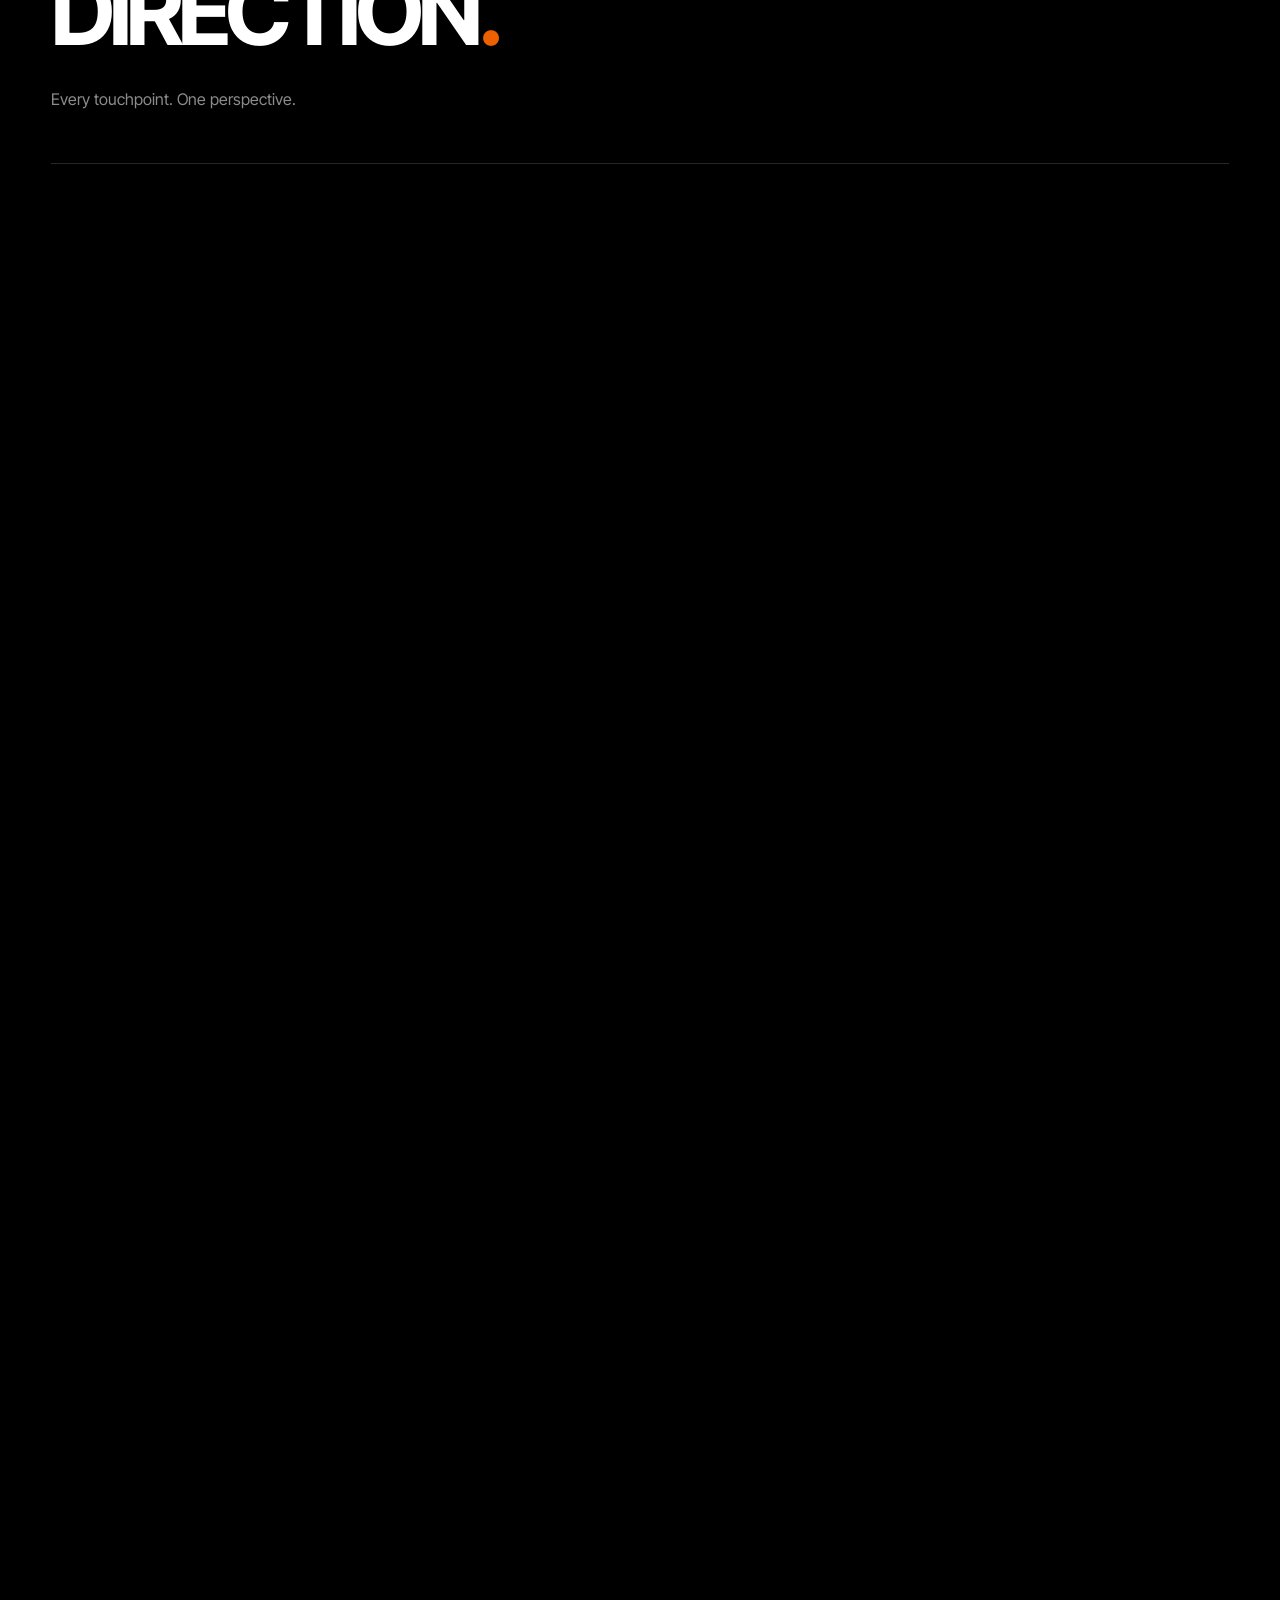
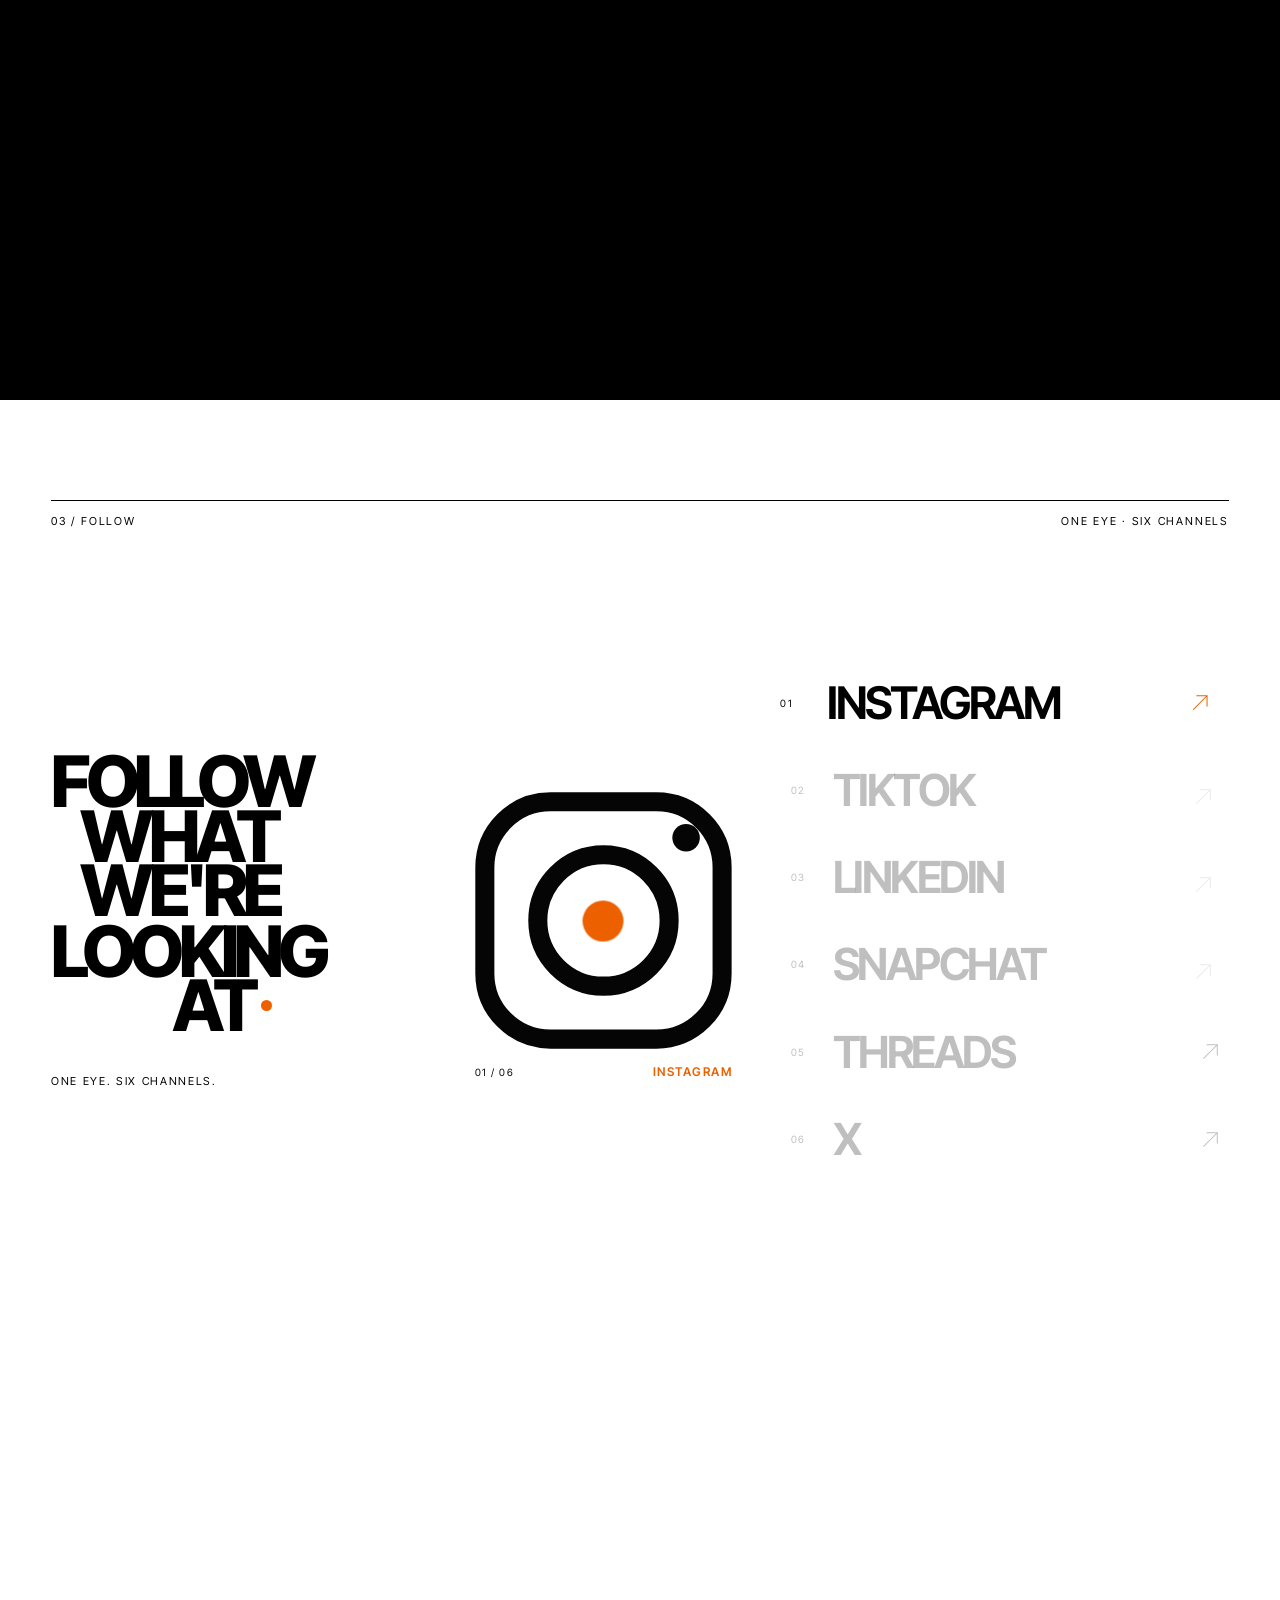
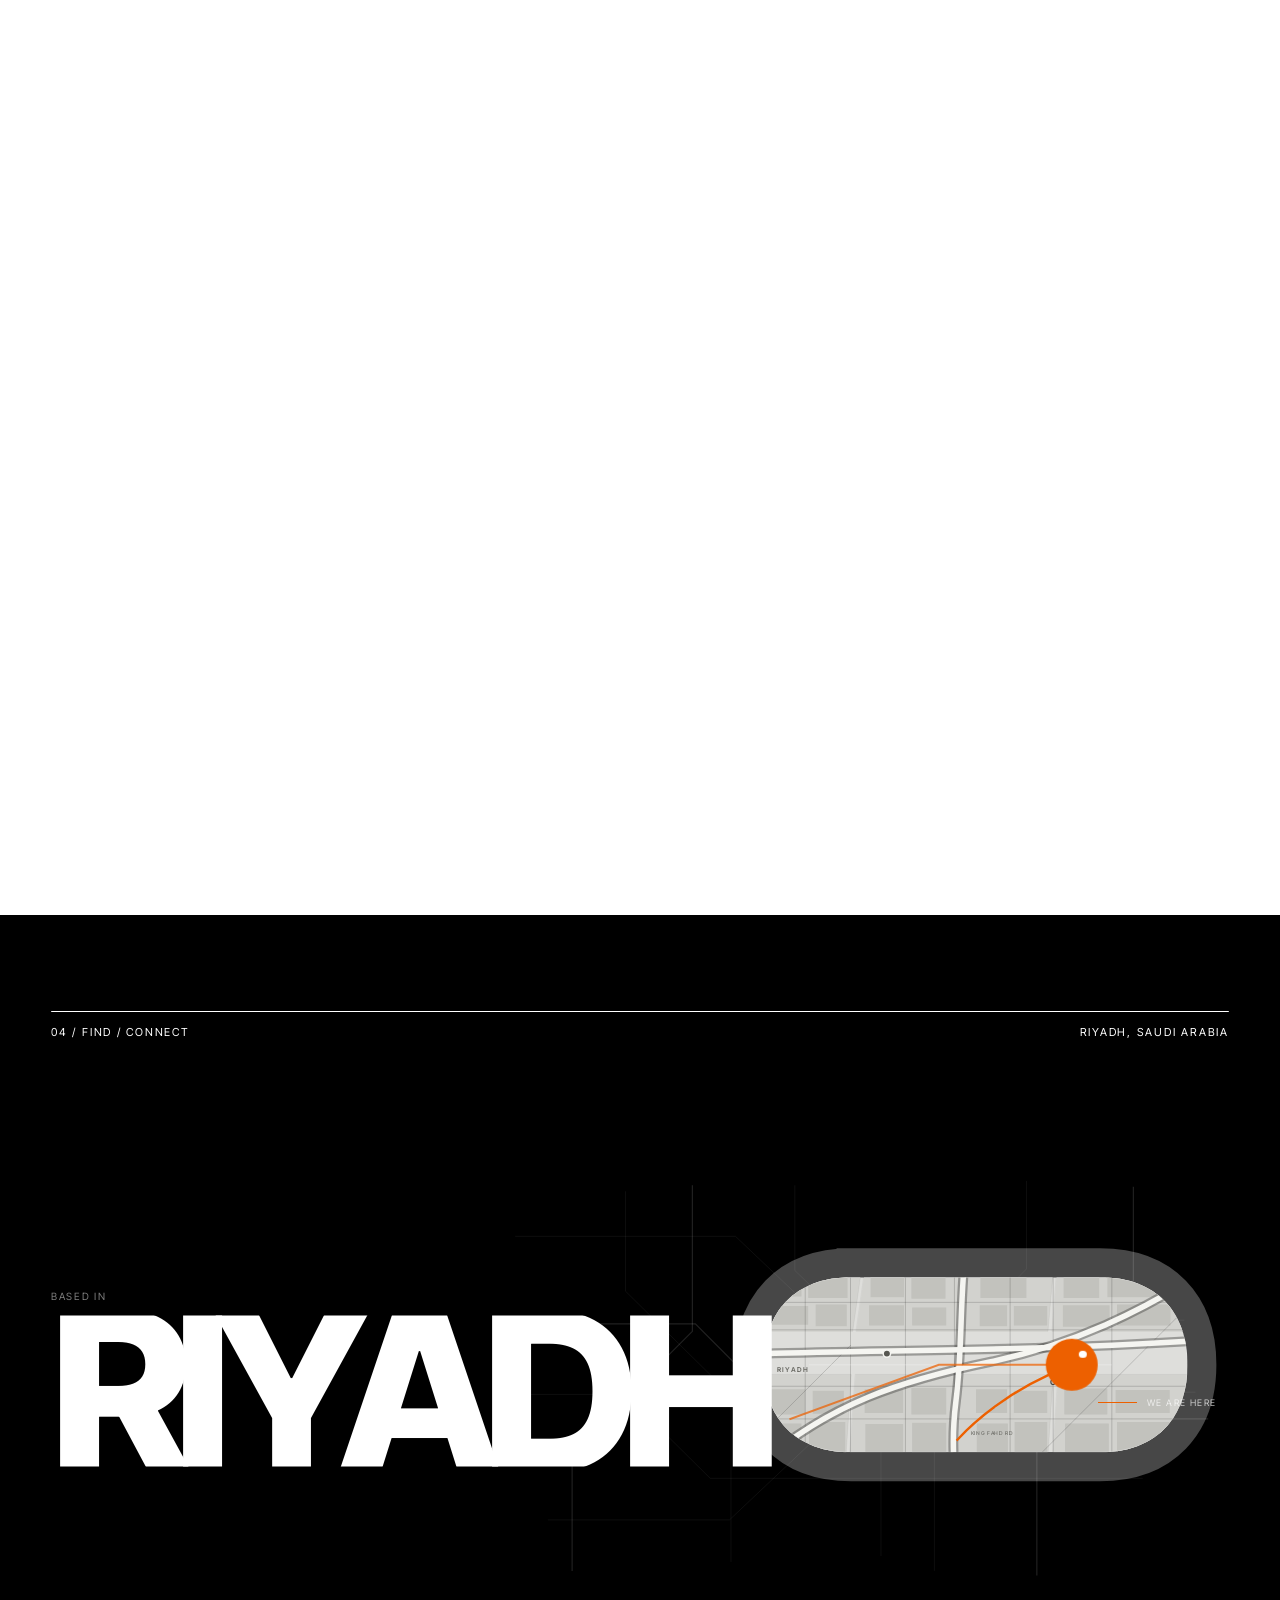
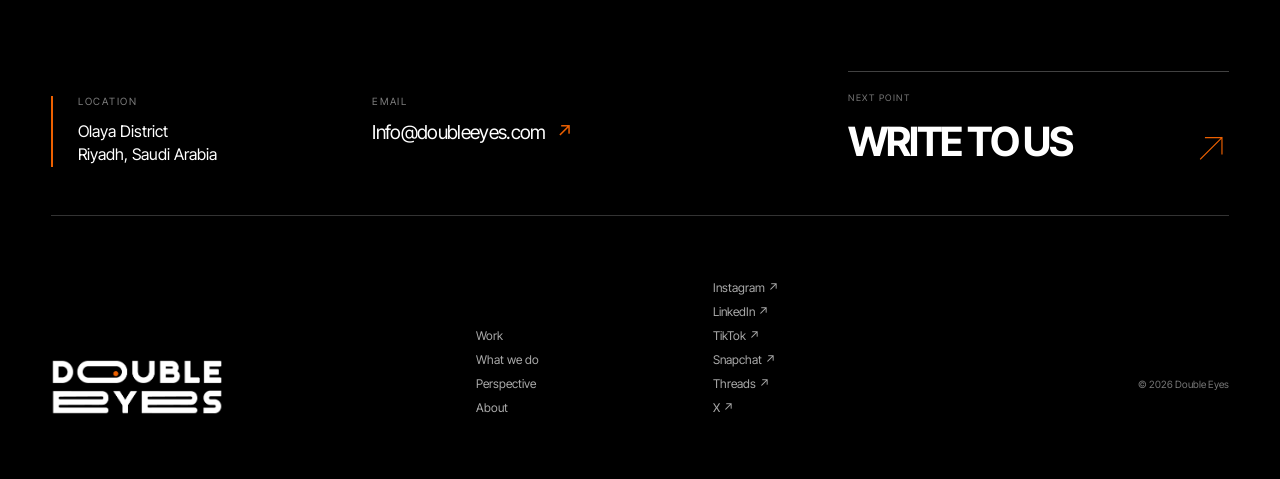
==== commit 94f71706: "Refine branded Riyadh map view" ====
--- a/about/index.html
+++ b/about/index.html
@@ -19,7 +19,7 @@
     />
     <link rel="stylesheet" href="../styles/style.css?v=audit-2" />
     <link rel="stylesheet" href="../styles/brand-logo.css" />
-    <link rel="stylesheet" href="../styles/about.css?v=about-5" />
+    <link rel="stylesheet" href="../styles/about.css?v=about-6" />
   </head>
   <body class="about-page">
     <a class="skip" href="#about-main">Skip to content</a>
@@ -183,24 +183,41 @@
                   <path pathLength="1" d="M116 542V382L278 220V24" />
                   <path pathLength="1" d="M872 26V168L742 298V548" />
                 </g>
-                <!-- TEMPORARY ABSTRACT MAP — replace/refine when the approved office location is supplied. -->
+                <!-- TEMPORARY BRANDED MAP — marker is illustrative until the approved office location is supplied. -->
                 <g class="city-map-window" clip-path="url(#location-map-clip)">
                   <path class="map-surface" d="M350 120H970V410H350Z" />
+                  <g class="map-districts">
+                    <path d="M365 128H507L494 220H365Z" /><path d="M512 128H641L635 220H499Z" />
+                    <path d="M646 128H765L757 220H640Z" /><path d="M770 128H958V220H763Z" />
+                    <path d="M365 278H492L484 402H365Z" /><path d="M498 278H634L628 402H489Z" />
+                    <path d="M642 278H764L756 402H634Z" /><path d="M771 278H958V402H763Z" />
+                  </g>
                   <g class="map-blocks">
-                    <path d="M430 168h94v48h-94zM555 157h74v70h-74zM662 174h102v43H662zM792 160h104v66H792z" />
-                    <path d="M404 302h82v48h-82zM522 290h111v68H522zM675 309h69v45h-69zM778 286h126v70H778z" />
-                  </g>
-                  <g class="map-roads-secondary">
-                    <path pathLength="1" d="M388 188H930M392 332H925M474 138V392M608 132V397M735 135V395M860 130V397" />
-                    <path pathLength="1" d="M365 250H518L576 192H948M372 374L535 211M704 395L918 180" />
-                  </g>
-                  <g class="map-roads-primary">
-                    <path pathLength="1" d="M347 270H958" />
-                    <path pathLength="1" d="M647 116V415" />
-                    <path pathLength="1" d="M390 390L527 253L949 253" />
-                  </g>
-                  <text class="map-label map-label--olaya" x="682" y="232">OLAYA</text>
-                  <text class="map-label map-label--riyadh" x="430" y="289">RIYADH</text>
+                    <path d="M382 145h43v28h-43zM434 142h53v33h-53zM518 144h45v30h-45zM573 140h46v36h-46zM666 144h62v31h-62zM778 141h48v34h-48zM837 146h83v28h-83z" />
+                    <path d="M378 186h56v25h-56zM444 184h42v29h-42zM516 185h47v27h-47zM574 188h46v24h-46zM665 185h37v28h-37zM711 186h45v26h-45zM777 185h63v29h-63zM850 184h72v28h-72z" />
+                    <path d="M379 298h51v34h-51zM440 300h42v31h-42zM510 298h52v32h-52zM573 296h47v36h-47zM660 298h42v32h-42zM711 300h45v30h-45zM779 297h58v35h-58zM848 299h73v31h-73z" />
+                    <path d="M381 344h44v39h-44zM435 342h49v42h-49zM511 345h51v38h-51zM574 343h46v41h-46zM661 344h42v39h-42zM712 342h44v42h-44zM780 344h59v39h-59zM850 342h72v42h-72z" />
+                  </g>
+                  <g class="map-roads-minor">
+                    <path pathLength="1" d="M365 181H958M365 218H958M365 294H958M365 338H958M365 388H958" />
+                    <path pathLength="1" d="M430 128V402M491 128V402M565 128V402M631 128V402M706 128V402M764 128V402M843 128V402" />
+                    <path pathLength="1" d="M365 365L491 239M730 402L958 174" />
+                  </g>
+                  <g class="map-road-casings">
+                    <path pathLength="1" d="M350 251C510 244 702 249 970 232" />
+                    <path pathLength="1" d="M646 112C638 179 642 242 633 314C628 353 629 388 632 417" />
+                    <path pathLength="1" d="M372 397C462 318 560 286 680 261C794 237 882 193 965 141" />
+                  </g>
+                  <g class="map-roads-major">
+                    <path pathLength="1" d="M350 251C510 244 702 249 970 232" />
+                    <path pathLength="1" d="M646 112C638 179 642 242 633 314C628 353 629 388 632 417" />
+                    <path pathLength="1" d="M372 397C462 318 560 286 680 261C794 237 882 193 965 141" />
+                  </g>
+                  <path class="map-focus-path" pathLength="1" d="M635 366C672 326 721 292 790 265" />
+                  <circle class="map-secondary-marker" cx="540" cy="250" r="5" />
+                  <text class="map-label map-label--riyadh" x="392" y="275">RIYADH</text>
+                  <text class="map-label map-label--olaya" x="760" y="292">OLAYA</text>
+                  <text class="map-label map-label--road" x="653" y="360" transform="rotate(-88 653 360)">KING FAHD RD</text>
                 </g>
                 <path class="city-capsule" pathLength="1" d="M492 128H827c88 0 137 55 137 137s-49 137-137 137H492c-88 0-137-55-137-137s49-137 137-137Z" />
                 <path class="city-corridor" pathLength="1" d="M436 265H842" />
--- a/styles/about.css
+++ b/styles/about.css
@@ -558,12 +558,22 @@
   transition: stroke-dashoffset 1.3s var(--ease) .38s;
 }
 .city-map-window .map-surface {
-  fill: rgba(255,255,255,.018);
+  fill: #dededb;
   stroke: none;
   stroke-dasharray: none;
+  opacity: 0;
+  transition: opacity .7s ease .42s;
+}
+.map-districts path {
+  fill: #d2d2ce;
+  stroke: rgba(35,35,32,.08);
+  stroke-width: .65;
+  stroke-dasharray: none;
+  opacity: 0;
+  transition: opacity .7s ease .56s;
 }
 .map-blocks path {
-  fill: rgba(255,255,255,.035);
+  fill: #c2c2bd;
   stroke: none;
   stroke-dasharray: none;
   opacity: 0;
@@ -571,29 +581,54 @@
   transform-origin: center;
   transition: opacity .7s ease .62s, transform .9s var(--ease) .62s;
 }
-.map-roads-secondary path {
-  stroke: rgba(255,255,255,.075);
-  stroke-width: .85;
+.map-roads-minor path {
+  stroke: rgba(30,30,28,.24);
+  stroke-width: .8;
   transition: stroke-dashoffset 1.15s var(--ease) .55s;
 }
-.map-roads-primary path {
-  stroke: rgba(255,255,255,.18);
-  stroke-width: 1.45;
+.map-road-casings path {
+  stroke: rgba(61,61,57,.42);
+  stroke-width: 10;
+  transition: stroke-dashoffset 1.2s var(--ease) .6s;
+}
+.map-roads-major path {
+  stroke: #f5f5f1;
+  stroke-width: 5.5;
   transition: stroke-dashoffset 1.2s var(--ease) .68s;
 }
+.map-focus-path {
+  stroke: var(--orange);
+  stroke-width: 2.4;
+  transition: stroke-dashoffset 1.05s var(--ease) .78s;
+}
+.map-secondary-marker {
+  fill: #575751;
+  stroke: #f5f5f1;
+  stroke-width: 2;
+  opacity: 0;
+  transform: scale(.3);
+  transform-origin: 540px 250px;
+  transition: opacity .45s ease .88s, transform .65s var(--ease) .88s;
+}
 .map-label {
-  fill: rgba(255,255,255,.42);
+  fill: #43433f;
   font-family: "Inter Tight", sans-serif;
-  font-size: 10px;
-  font-weight: 500;
-  letter-spacing: .18em;
+  font-size: 11px;
+  font-weight: 650;
+  letter-spacing: .16em;
   opacity: 0;
   transform: translateY(7px);
   transition: opacity .5s ease .95s, transform .65s var(--ease) .95s;
 }
 .map-label--riyadh {
-  fill: rgba(255,255,255,.19);
-  font-size: 8px;
+  fill: #6e6e68;
+  font-size: 9px;
+}
+.map-label--road {
+  fill: #777771;
+  font-size: 7px;
+  font-weight: 550;
+  letter-spacing: .12em;
 }
 .city-capsule {
   stroke: rgba(255,255,255,.28);
@@ -776,9 +811,15 @@
   transform: none;
 }
 .about-contact.is-location-visible .location-city path { stroke-dashoffset: 0; }
+.about-contact.is-location-visible .map-surface,
+.about-contact.is-location-visible .map-districts path { opacity: 1; }
 .about-contact.is-location-visible .map-blocks path {
   opacity: 1;
   transform: none;
+}
+.about-contact.is-location-visible .map-secondary-marker {
+  opacity: 1;
+  transform: scale(1);
 }
 .about-contact.is-location-visible .map-label {
   opacity: 1;
@@ -927,9 +968,14 @@
   }
   .city-secondary { display: none; }
   .city-primary path { stroke: rgba(255,255,255,.1); }
-  .map-blocks { display: none; }
-  .map-roads-secondary { opacity: .62; }
+  .map-districts { opacity: .72; }
+  .map-blocks { opacity: .7; }
+  .map-roads-minor { opacity: .7; }
+  .map-road-casings path { stroke-width: 7; }
+  .map-roads-major path { stroke-width: 4; }
   .map-label--riyadh { display: none; }
+  .map-label--road { display: none; }
+  .map-secondary-marker { display: none; }
   .city-capsule { stroke-width: 18px; }
   .location-pupil {
     left: 79%;
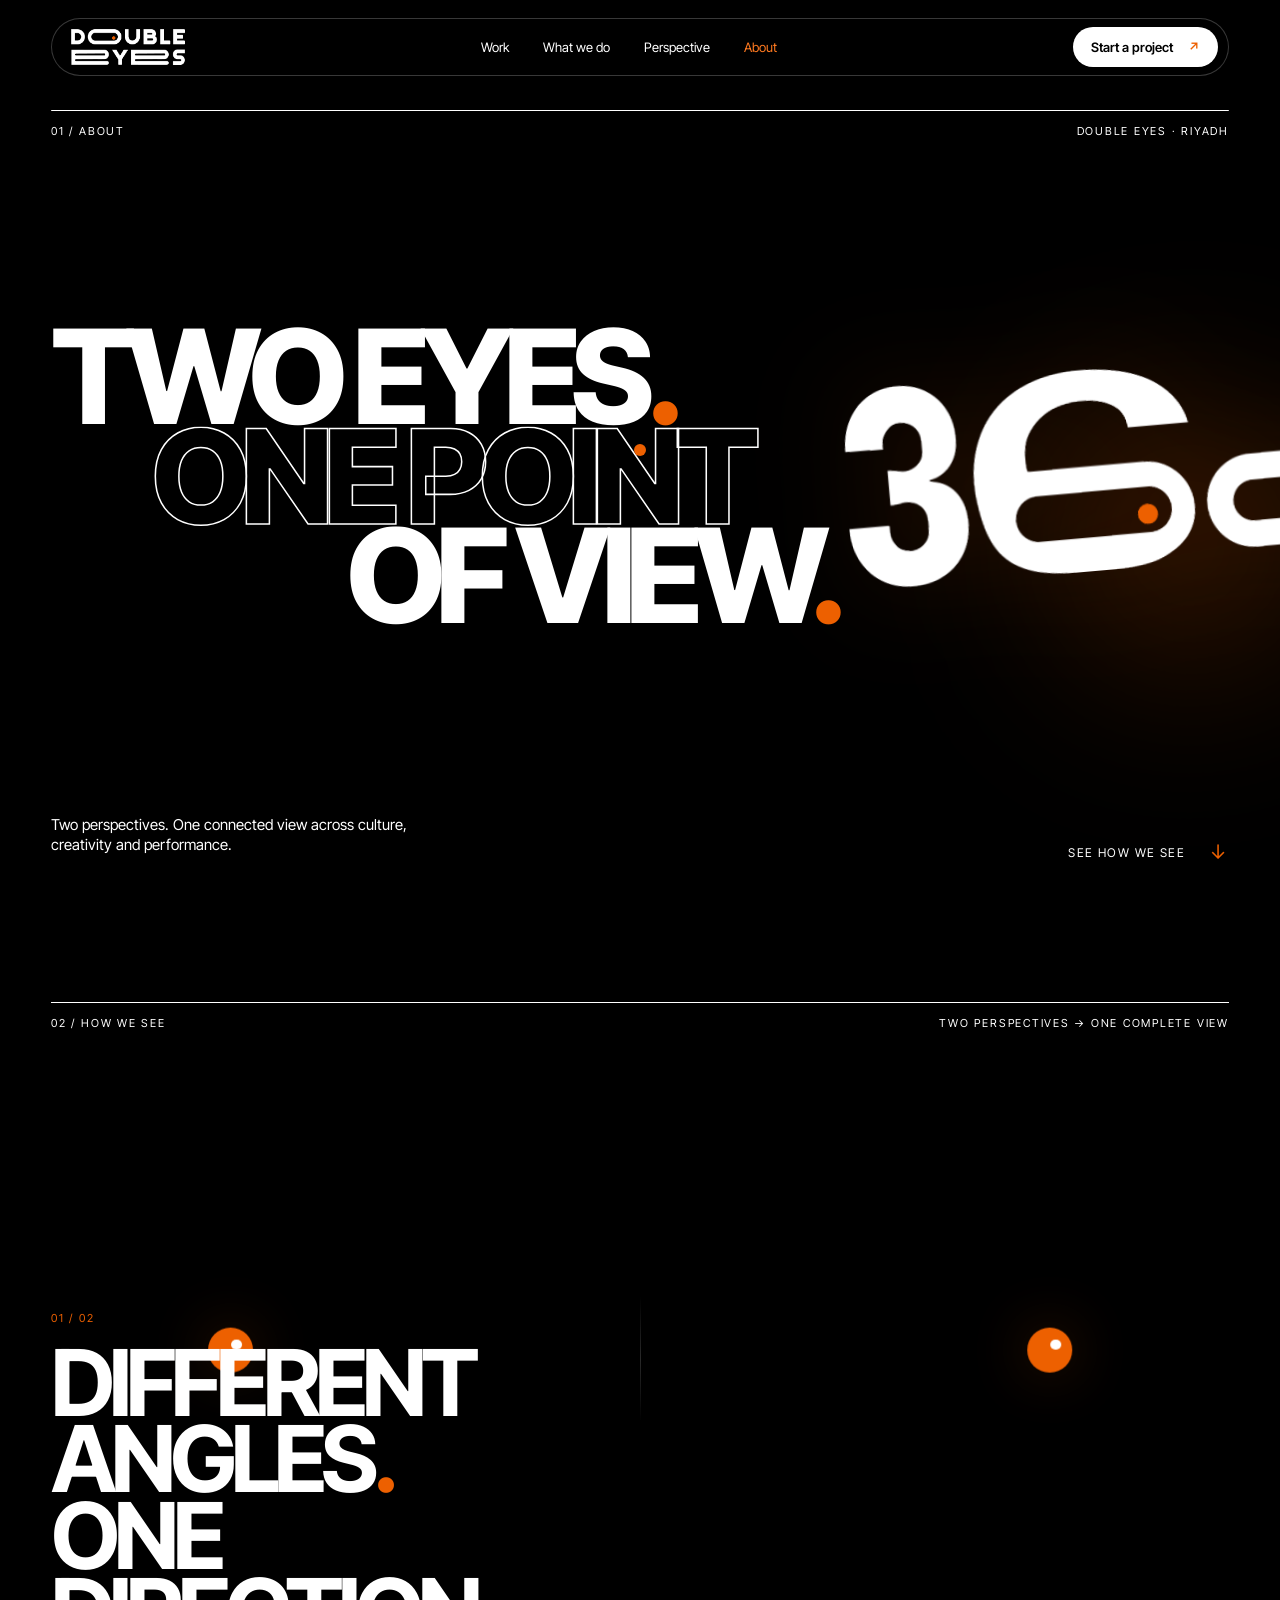
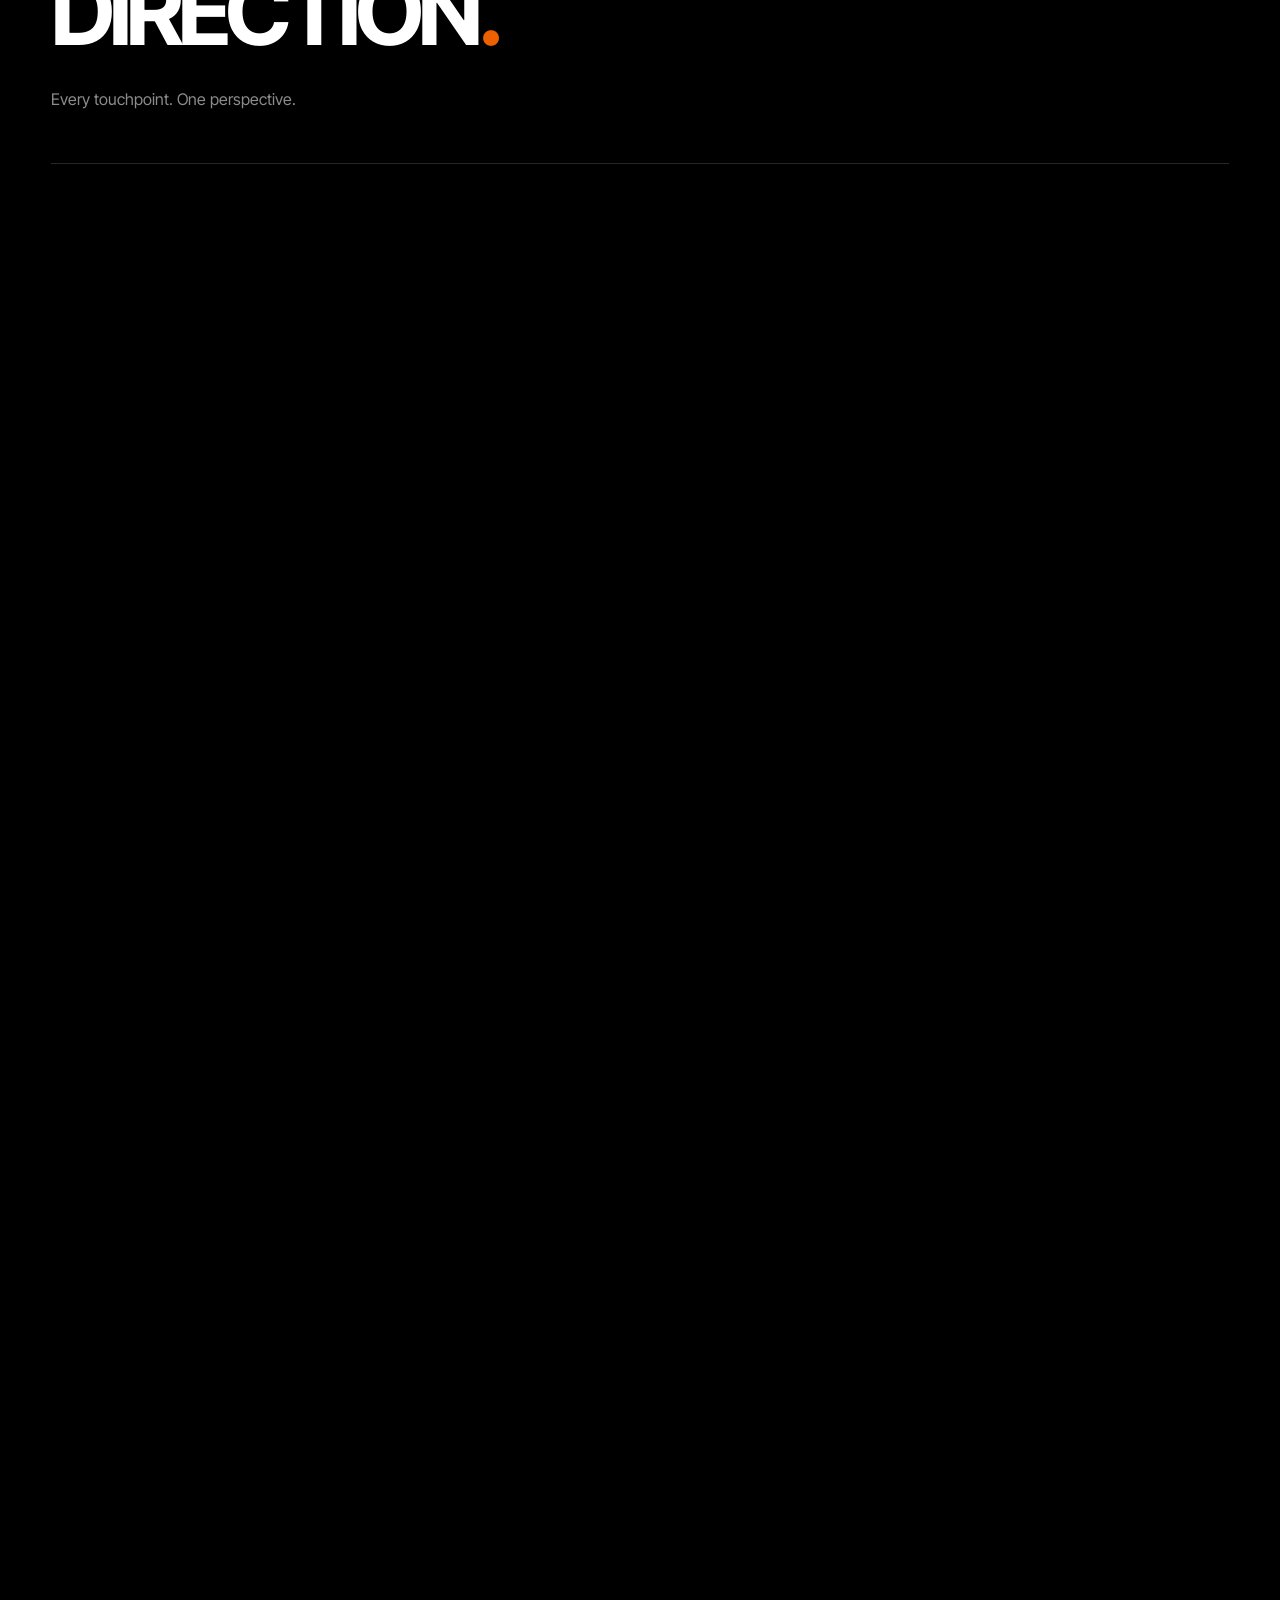
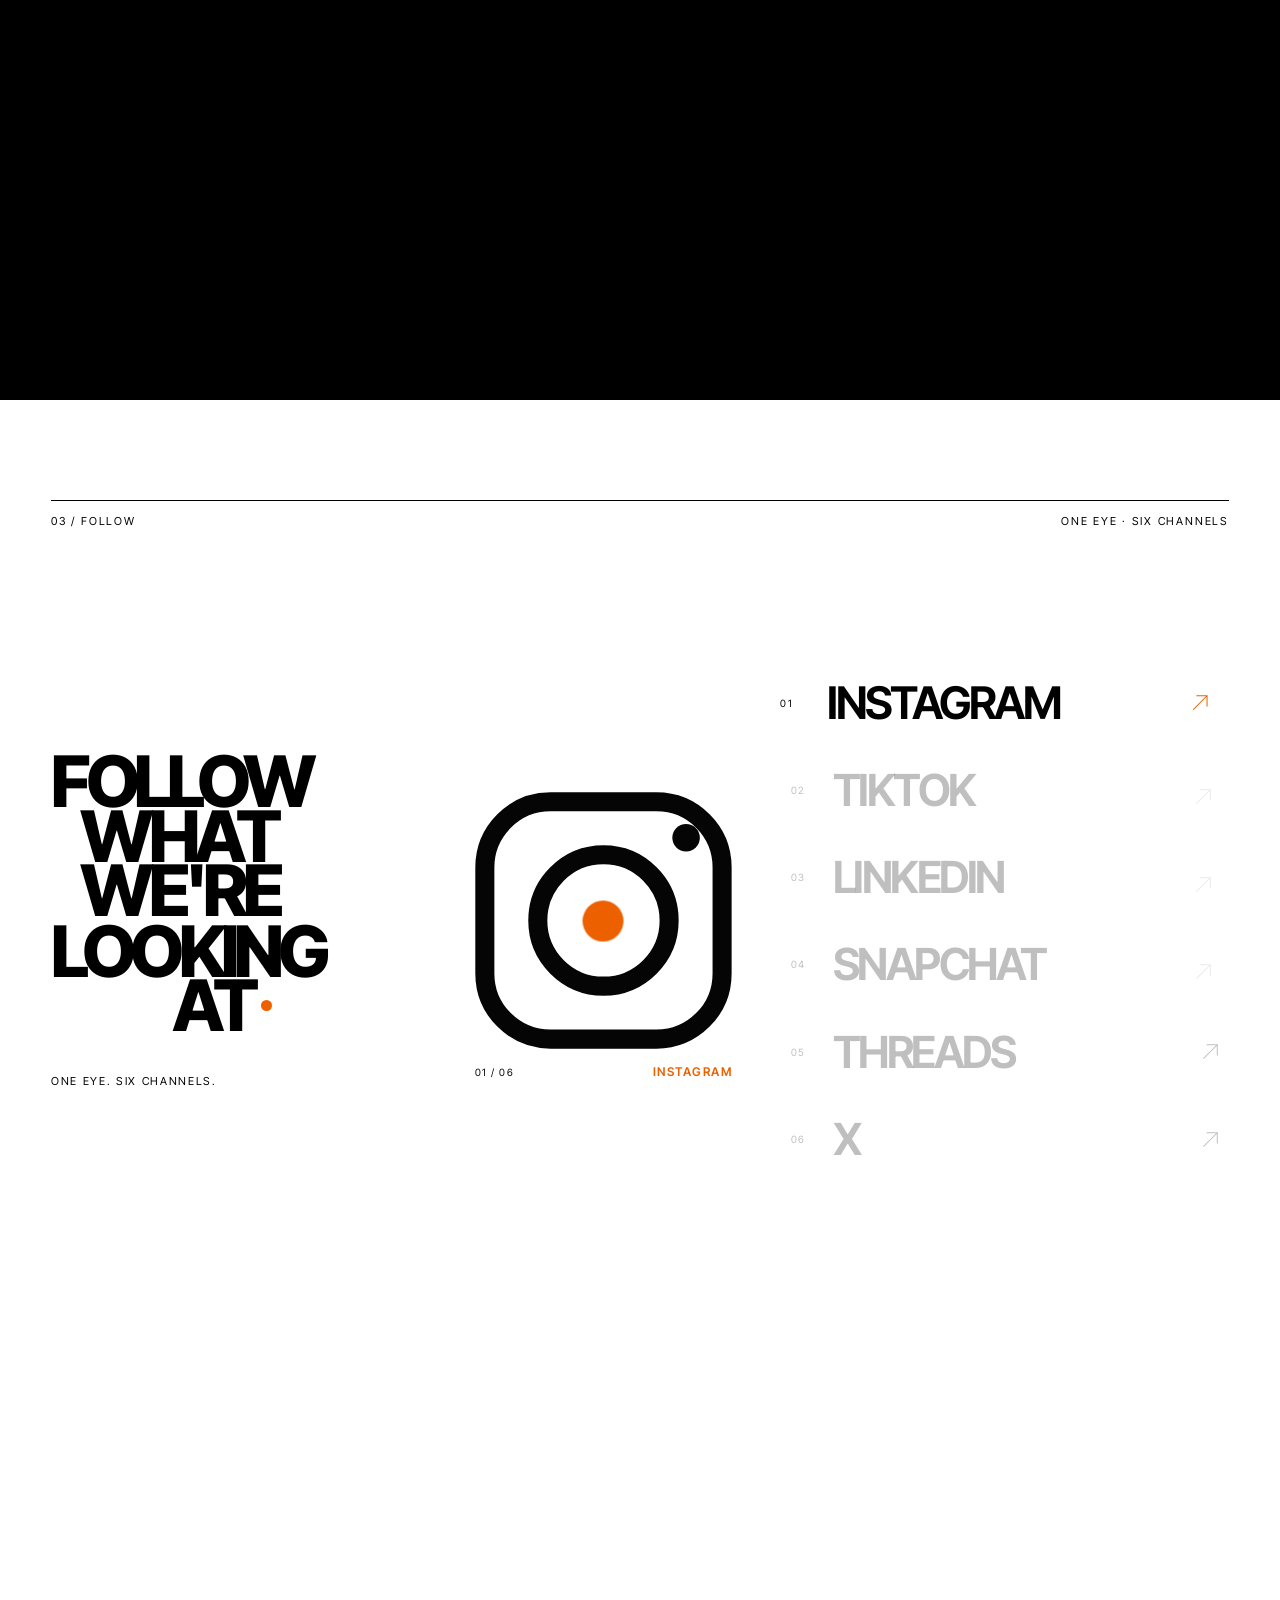
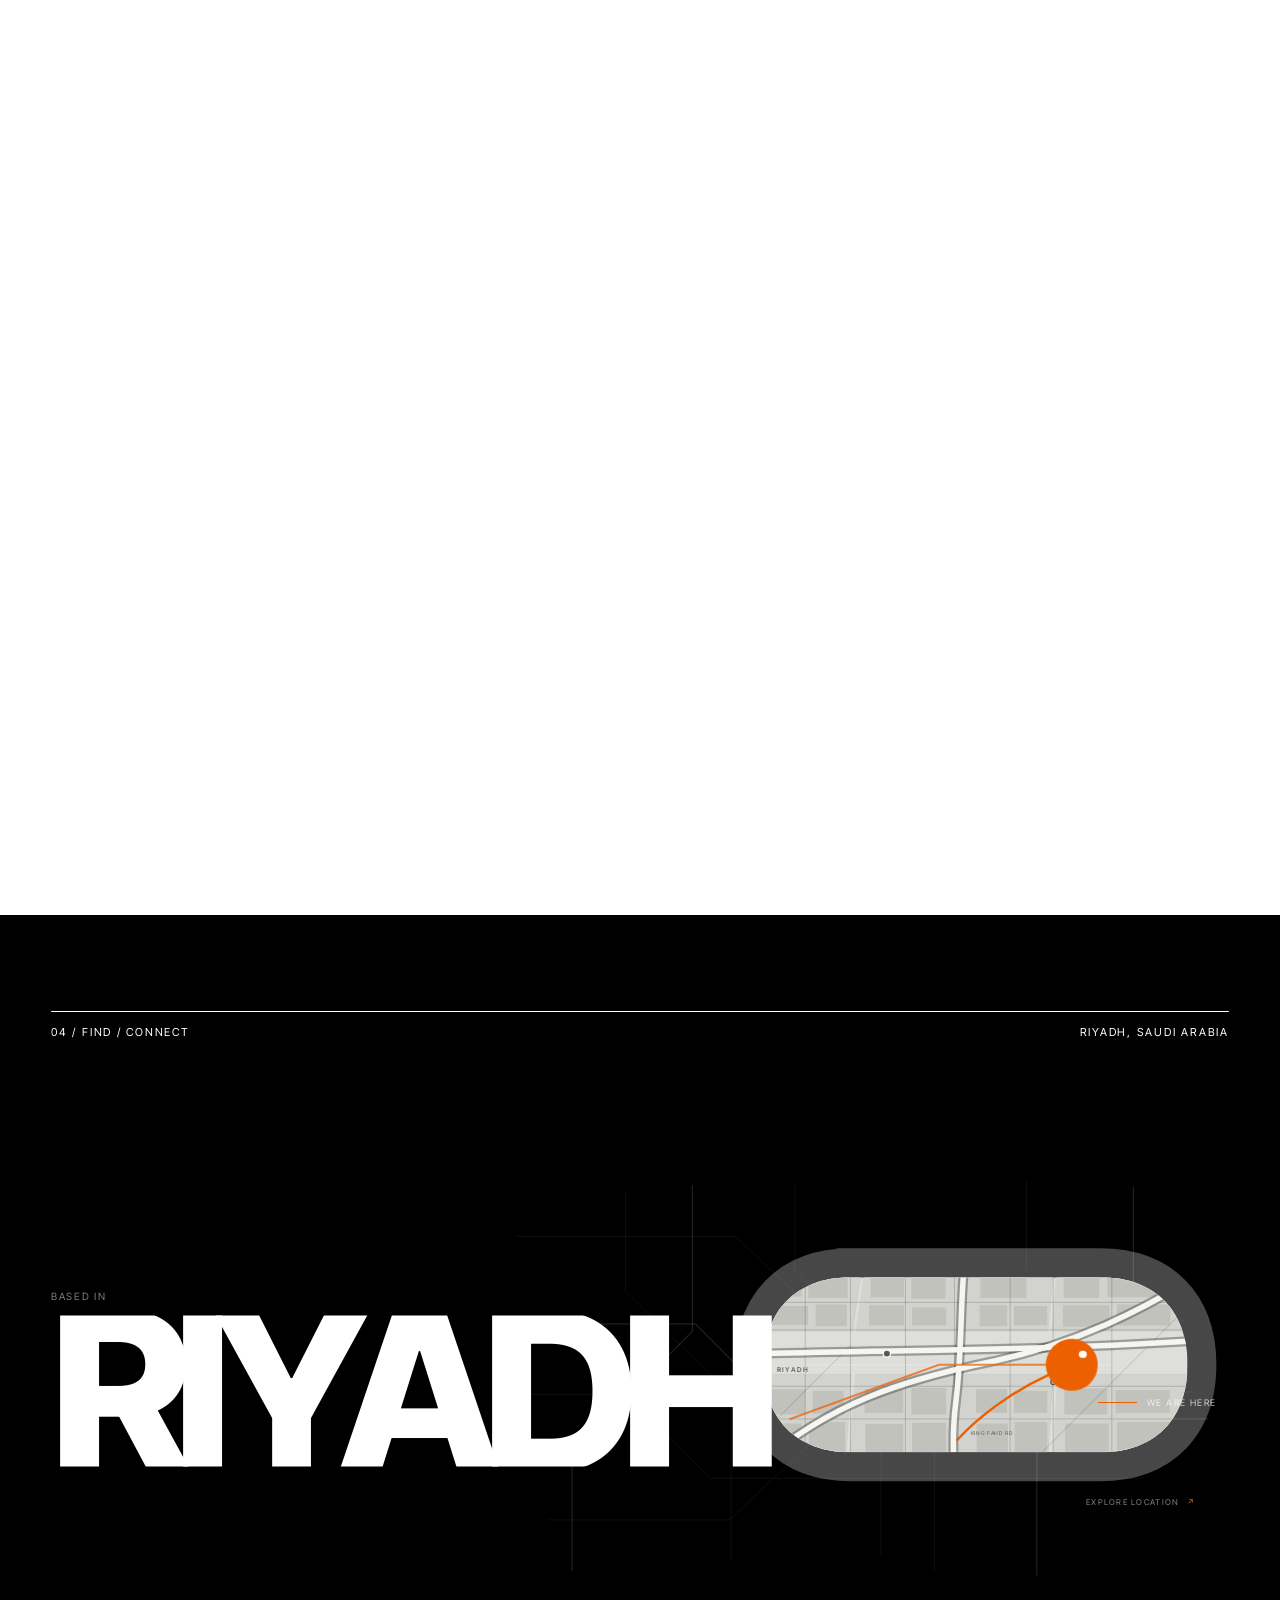
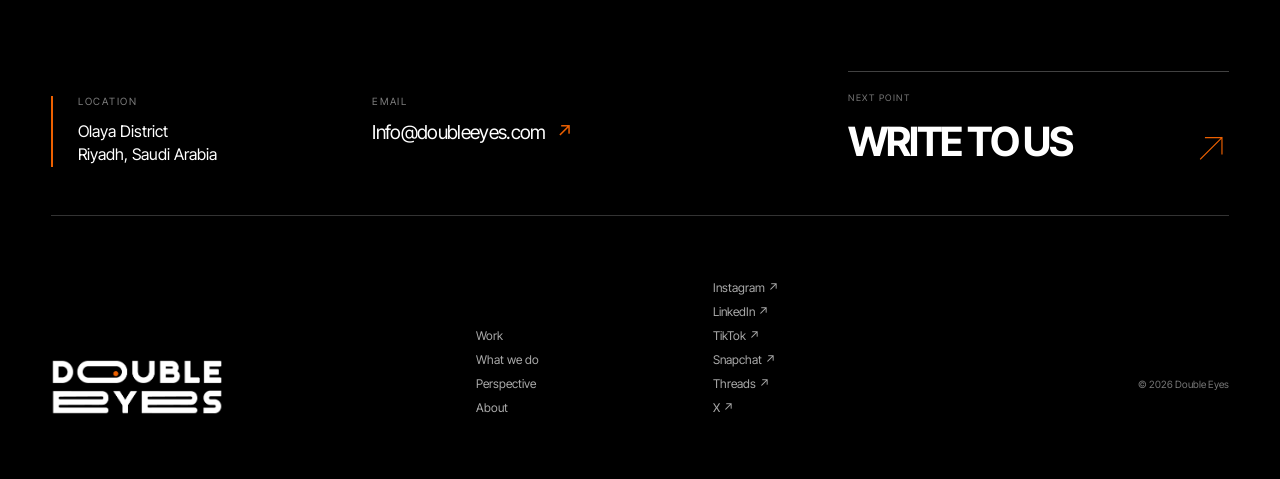
==== commit 87e85a50: "Add interactive Leaflet location map" ====
--- a/about/index.html
+++ b/about/index.html
@@ -19,7 +19,8 @@
     />
     <link rel="stylesheet" href="../styles/style.css?v=audit-2" />
     <link rel="stylesheet" href="../styles/brand-logo.css" />
-    <link rel="stylesheet" href="../styles/about.css?v=about-6" />
+    <link rel="stylesheet" href="../vendor/leaflet/leaflet.css?v=1.9.4" />
+    <link rel="stylesheet" href="../styles/about.css?v=about-8" />
   </head>
   <body class="about-page">
     <a class="skip" href="#about-main">Skip to content</a>
@@ -163,8 +164,8 @@
               <h2 id="contact-title">RIYADH</h2>
             </div>
 
-            <div class="about-location-system" aria-hidden="true">
-              <svg class="location-city" viewBox="0 0 1000 560" preserveAspectRatio="xMidYMid meet">
+            <button class="about-location-system" type="button" data-cursor="VIEW MAP" aria-label="View Double Eyes Riyadh location" aria-haspopup="dialog" aria-controls="location-map-dialog">
+              <svg class="location-city" viewBox="0 0 1000 560" preserveAspectRatio="xMidYMid meet" aria-hidden="true">
                 <defs>
                   <clipPath id="location-map-clip">
                     <path d="M492 147H827c76 0 118 47 118 118s-42 118-118 118H492c-76 0-118-47-118-118s42-118 118-118Z" />
@@ -225,6 +226,46 @@
               </svg>
               <span class="location-pupil"><i></i></span>
               <span class="location-callout"><i></i>We are here</span>
+              <span class="location-explore">Explore location <i>↗</i></span>
+            </button>
+
+            <div class="location-map-dialog" id="location-map-dialog" role="dialog" aria-modal="true" aria-labelledby="expanded-location-title" hidden>
+              <div class="location-map-backdrop" data-location-close></div>
+              <div class="location-map-panel" tabindex="-1">
+                <div class="location-map-expanded location-map-preview" aria-hidden="true">
+                  <svg viewBox="350 120 620 290" preserveAspectRatio="xMidYMid slice">
+                    <g class="expanded-map-art"></g>
+                  </svg>
+                  <span class="expanded-location-pupil"><i></i></span>
+                  <span class="expanded-marker-label">Double Eyes <small>We are here</small></span>
+                </div>
+
+                <div class="location-leaflet-map" id="location-leaflet-map" aria-label="Interactive map showing the approximate Double Eyes location in Olaya District, Riyadh"></div>
+                <div class="location-map-loading" aria-hidden="true"><i></i><span>Locating Riyadh</span></div>
+
+                <div class="location-map-controls" aria-label="Map controls">
+                  <div class="location-zoom-controls">
+                    <button type="button" data-map-zoom="in" aria-label="Zoom map in">+</button>
+                    <button type="button" data-map-zoom="out" aria-label="Zoom map out">−</button>
+                  </div>
+                  <button class="location-recenter" type="button" data-map-recenter aria-label="Return map to the Double Eyes location"><i></i>Locate us</button>
+                </div>
+
+                <button class="location-map-close" type="button" data-location-close data-cursor="CLOSE" aria-label="Close expanded location map">
+                  <span>Close</span><i aria-hidden="true"></i>
+                </button>
+
+                <div class="expanded-location-info">
+                  <p>Location</p>
+                  <!-- TEMPORARY LOCATION — replace with approved Double Eyes office address -->
+                  <h3 id="expanded-location-title">Olaya District</h3>
+                  <address>Riyadh, Saudi Arabia</address>
+                  <div class="expanded-location-actions">
+                    <a href="mailto:Info@doubleeyes.com">Info@doubleeyes.com <span>↗</span></a>
+                    <a data-cursor="WRITE" href="/?contact=open#contact">Write to us <span>↗</span></a>
+                  </div>
+                </div>
+              </div>
             </div>
 
             <div class="about-location-details">
@@ -270,6 +311,7 @@
       </section>
     </main>
 
-    <script src="../scripts/about.js?v=about-4"></script>
+    <script src="../vendor/leaflet/leaflet.js?v=1.9.4"></script>
+    <script src="../scripts/about.js?v=about-7"></script>
   </body>
 </html>
--- a/vendor/leaflet/leaflet.css
+++ b/vendor/leaflet/leaflet.css
@@ -0,0 +1,661 @@
+/* required styles */
+
+.leaflet-pane,
+.leaflet-tile,
+.leaflet-marker-icon,
+.leaflet-marker-shadow,
+.leaflet-tile-container,
+.leaflet-pane > svg,
+.leaflet-pane > canvas,
+.leaflet-zoom-box,
+.leaflet-image-layer,
+.leaflet-layer {
+	position: absolute;
+	left: 0;
+	top: 0;
+	}
+.leaflet-container {
+	overflow: hidden;
+	}
+.leaflet-tile,
+.leaflet-marker-icon,
+.leaflet-marker-shadow {
+	-webkit-user-select: none;
+	   -moz-user-select: none;
+	        user-select: none;
+	  -webkit-user-drag: none;
+	}
+/* Prevents IE11 from highlighting tiles in blue */
+.leaflet-tile::selection {
+	background: transparent;
+}
+/* Safari renders non-retina tile on retina better with this, but Chrome is worse */
+.leaflet-safari .leaflet-tile {
+	image-rendering: -webkit-optimize-contrast;
+	}
+/* hack that prevents hw layers "stretching" when loading new tiles */
+.leaflet-safari .leaflet-tile-container {
+	width: 1600px;
+	height: 1600px;
+	-webkit-transform-origin: 0 0;
+	}
+.leaflet-marker-icon,
+.leaflet-marker-shadow {
+	display: block;
+	}
+/* .leaflet-container svg: reset svg max-width decleration shipped in Joomla! (joomla.org) 3.x */
+/* .leaflet-container img: map is broken in FF if you have max-width: 100% on tiles */
+.leaflet-container .leaflet-overlay-pane svg {
+	max-width: none !important;
+	max-height: none !important;
+	}
+.leaflet-container .leaflet-marker-pane img,
+.leaflet-container .leaflet-shadow-pane img,
+.leaflet-container .leaflet-tile-pane img,
+.leaflet-container img.leaflet-image-layer,
+.leaflet-container .leaflet-tile {
+	max-width: none !important;
+	max-height: none !important;
+	width: auto;
+	padding: 0;
+	}
+
+.leaflet-container img.leaflet-tile {
+	/* See: https://bugs.chromium.org/p/chromium/issues/detail?id=600120 */
+	mix-blend-mode: plus-lighter;
+}
+
+.leaflet-container.leaflet-touch-zoom {
+	-ms-touch-action: pan-x pan-y;
+	touch-action: pan-x pan-y;
+	}
+.leaflet-container.leaflet-touch-drag {
+	-ms-touch-action: pinch-zoom;
+	/* Fallback for FF which doesn't support pinch-zoom */
+	touch-action: none;
+	touch-action: pinch-zoom;
+}
+.leaflet-container.leaflet-touch-drag.leaflet-touch-zoom {
+	-ms-touch-action: none;
+	touch-action: none;
+}
+.leaflet-container {
+	-webkit-tap-highlight-color: transparent;
+}
+.leaflet-container a {
+	-webkit-tap-highlight-color: rgba(51, 181, 229, 0.4);
+}
+.leaflet-tile {
+	filter: inherit;
+	visibility: hidden;
+	}
+.leaflet-tile-loaded {
+	visibility: inherit;
+	}
+.leaflet-zoom-box {
+	width: 0;
+	height: 0;
+	-moz-box-sizing: border-box;
+	     box-sizing: border-box;
+	z-index: 800;
+	}
+/* workaround for https://bugzilla.mozilla.org/show_bug.cgi?id=888319 */
+.leaflet-overlay-pane svg {
+	-moz-user-select: none;
+	}
+
+.leaflet-pane         { z-index: 400; }
+
+.leaflet-tile-pane    { z-index: 200; }
+.leaflet-overlay-pane { z-index: 400; }
+.leaflet-shadow-pane  { z-index: 500; }
+.leaflet-marker-pane  { z-index: 600; }
+.leaflet-tooltip-pane   { z-index: 650; }
+.leaflet-popup-pane   { z-index: 700; }
+
+.leaflet-map-pane canvas { z-index: 100; }
+.leaflet-map-pane svg    { z-index: 200; }
+
+.leaflet-vml-shape {
+	width: 1px;
+	height: 1px;
+	}
+.lvml {
+	behavior: url(#default#VML);
+	display: inline-block;
+	position: absolute;
+	}
+
+
+/* control positioning */
+
+.leaflet-control {
+	position: relative;
+	z-index: 800;
+	pointer-events: visiblePainted; /* IE 9-10 doesn't have auto */
+	pointer-events: auto;
+	}
+.leaflet-top,
+.leaflet-bottom {
+	position: absolute;
+	z-index: 1000;
+	pointer-events: none;
+	}
+.leaflet-top {
+	top: 0;
+	}
+.leaflet-right {
+	right: 0;
+	}
+.leaflet-bottom {
+	bottom: 0;
+	}
+.leaflet-left {
+	left: 0;
+	}
+.leaflet-control {
+	float: left;
+	clear: both;
+	}
+.leaflet-right .leaflet-control {
+	float: right;
+	}
+.leaflet-top .leaflet-control {
+	margin-top: 10px;
+	}
+.leaflet-bottom .leaflet-control {
+	margin-bottom: 10px;
+	}
+.leaflet-left .leaflet-control {
+	margin-left: 10px;
+	}
+.leaflet-right .leaflet-control {
+	margin-right: 10px;
+	}
+
+
+/* zoom and fade animations */
+
+.leaflet-fade-anim .leaflet-popup {
+	opacity: 0;
+	-webkit-transition: opacity 0.2s linear;
+	   -moz-transition: opacity 0.2s linear;
+	        transition: opacity 0.2s linear;
+	}
+.leaflet-fade-anim .leaflet-map-pane .leaflet-popup {
+	opacity: 1;
+	}
+.leaflet-zoom-animated {
+	-webkit-transform-origin: 0 0;
+	    -ms-transform-origin: 0 0;
+	        transform-origin: 0 0;
+	}
+svg.leaflet-zoom-animated {
+	will-change: transform;
+}
+
+.leaflet-zoom-anim .leaflet-zoom-animated {
+	-webkit-transition: -webkit-transform 0.25s cubic-bezier(0,0,0.25,1);
+	   -moz-transition:    -moz-transform 0.25s cubic-bezier(0,0,0.25,1);
+	        transition:         transform 0.25s cubic-bezier(0,0,0.25,1);
+	}
+.leaflet-zoom-anim .leaflet-tile,
+.leaflet-pan-anim .leaflet-tile {
+	-webkit-transition: none;
+	   -moz-transition: none;
+	        transition: none;
+	}
+
+.leaflet-zoom-anim .leaflet-zoom-hide {
+	visibility: hidden;
+	}
+
+
+/* cursors */
+
+.leaflet-interactive {
+	cursor: pointer;
+	}
+.leaflet-grab {
+	cursor: -webkit-grab;
+	cursor:    -moz-grab;
+	cursor:         grab;
+	}
+.leaflet-crosshair,
+.leaflet-crosshair .leaflet-interactive {
+	cursor: crosshair;
+	}
+.leaflet-popup-pane,
+.leaflet-control {
+	cursor: auto;
+	}
+.leaflet-dragging .leaflet-grab,
+.leaflet-dragging .leaflet-grab .leaflet-interactive,
+.leaflet-dragging .leaflet-marker-draggable {
+	cursor: move;
+	cursor: -webkit-grabbing;
+	cursor:    -moz-grabbing;
+	cursor:         grabbing;
+	}
+
+/* marker & overlays interactivity */
+.leaflet-marker-icon,
+.leaflet-marker-shadow,
+.leaflet-image-layer,
+.leaflet-pane > svg path,
+.leaflet-tile-container {
+	pointer-events: none;
+	}
+
+.leaflet-marker-icon.leaflet-interactive,
+.leaflet-image-layer.leaflet-interactive,
+.leaflet-pane > svg path.leaflet-interactive,
+svg.leaflet-image-layer.leaflet-interactive path {
+	pointer-events: visiblePainted; /* IE 9-10 doesn't have auto */
+	pointer-events: auto;
+	}
+
+/* visual tweaks */
+
+.leaflet-container {
+	background: #ddd;
+	outline-offset: 1px;
+	}
+.leaflet-container a {
+	color: #0078A8;
+	}
+.leaflet-zoom-box {
+	border: 2px dotted #38f;
+	background: rgba(255,255,255,0.5);
+	}
+
+
+/* general typography */
+.leaflet-container {
+	font-family: "Helvetica Neue", Arial, Helvetica, sans-serif;
+	font-size: 12px;
+	font-size: 0.75rem;
+	line-height: 1.5;
+	}
+
+
+/* general toolbar styles */
+
+.leaflet-bar {
+	box-shadow: 0 1px 5px rgba(0,0,0,0.65);
+	border-radius: 4px;
+	}
+.leaflet-bar a {
+	background-color: #fff;
+	border-bottom: 1px solid #ccc;
+	width: 26px;
+	height: 26px;
+	line-height: 26px;
+	display: block;
+	text-align: center;
+	text-decoration: none;
+	color: black;
+	}
+.leaflet-bar a,
+.leaflet-control-layers-toggle {
+	background-position: 50% 50%;
+	background-repeat: no-repeat;
+	display: block;
+	}
+.leaflet-bar a:hover,
+.leaflet-bar a:focus {
+	background-color: #f4f4f4;
+	}
+.leaflet-bar a:first-child {
+	border-top-left-radius: 4px;
+	border-top-right-radius: 4px;
+	}
+.leaflet-bar a:last-child {
+	border-bottom-left-radius: 4px;
+	border-bottom-right-radius: 4px;
+	border-bottom: none;
+	}
+.leaflet-bar a.leaflet-disabled {
+	cursor: default;
+	background-color: #f4f4f4;
+	color: #bbb;
+	}
+
+.leaflet-touch .leaflet-bar a {
+	width: 30px;
+	height: 30px;
+	line-height: 30px;
+	}
+.leaflet-touch .leaflet-bar a:first-child {
+	border-top-left-radius: 2px;
+	border-top-right-radius: 2px;
+	}
+.leaflet-touch .leaflet-bar a:last-child {
+	border-bottom-left-radius: 2px;
+	border-bottom-right-radius: 2px;
+	}
+
+/* zoom control */
+
+.leaflet-control-zoom-in,
+.leaflet-control-zoom-out {
+	font: bold 18px 'Lucida Console', Monaco, monospace;
+	text-indent: 1px;
+	}
+
+.leaflet-touch .leaflet-control-zoom-in, .leaflet-touch .leaflet-control-zoom-out  {
+	font-size: 22px;
+	}
+
+
+/* layers control */
+
+.leaflet-control-layers {
+	box-shadow: 0 1px 5px rgba(0,0,0,0.4);
+	background: #fff;
+	border-radius: 5px;
+	}
+.leaflet-control-layers-toggle {
+	background-image: url(images/layers.png);
+	width: 36px;
+	height: 36px;
+	}
+.leaflet-retina .leaflet-control-layers-toggle {
+	background-image: url(images/layers-2x.png);
+	background-size: 26px 26px;
+	}
+.leaflet-touch .leaflet-control-layers-toggle {
+	width: 44px;
+	height: 44px;
+	}
+.leaflet-control-layers .leaflet-control-layers-list,
+.leaflet-control-layers-expanded .leaflet-control-layers-toggle {
+	display: none;
+	}
+.leaflet-control-layers-expanded .leaflet-control-layers-list {
+	display: block;
+	position: relative;
+	}
+.leaflet-control-layers-expanded {
+	padding: 6px 10px 6px 6px;
+	color: #333;
+	background: #fff;
+	}
+.leaflet-control-layers-scrollbar {
+	overflow-y: scroll;
+	overflow-x: hidden;
+	padding-right: 5px;
+	}
+.leaflet-control-layers-selector {
+	margin-top: 2px;
+	position: relative;
+	top: 1px;
+	}
+.leaflet-control-layers label {
+	display: block;
+	font-size: 13px;
+	font-size: 1.08333em;
+	}
+.leaflet-control-layers-separator {
+	height: 0;
+	border-top: 1px solid #ddd;
+	margin: 5px -10px 5px -6px;
+	}
+
+/* Default icon URLs */
+.leaflet-default-icon-path { /* used only in path-guessing heuristic, see L.Icon.Default */
+	background-image: url(images/marker-icon.png);
+	}
+
+
+/* attribution and scale controls */
+
+.leaflet-container .leaflet-control-attribution {
+	background: #fff;
+	background: rgba(255, 255, 255, 0.8);
+	margin: 0;
+	}
+.leaflet-control-attribution,
+.leaflet-control-scale-line {
+	padding: 0 5px;
+	color: #333;
+	line-height: 1.4;
+	}
+.leaflet-control-attribution a {
+	text-decoration: none;
+	}
+.leaflet-control-attribution a:hover,
+.leaflet-control-attribution a:focus {
+	text-decoration: underline;
+	}
+.leaflet-attribution-flag {
+	display: inline !important;
+	vertical-align: baseline !important;
+	width: 1em;
+	height: 0.6669em;
+	}
+.leaflet-left .leaflet-control-scale {
+	margin-left: 5px;
+	}
+.leaflet-bottom .leaflet-control-scale {
+	margin-bottom: 5px;
+	}
+.leaflet-control-scale-line {
+	border: 2px solid #777;
+	border-top: none;
+	line-height: 1.1;
+	padding: 2px 5px 1px;
+	white-space: nowrap;
+	-moz-box-sizing: border-box;
+	     box-sizing: border-box;
+	background: rgba(255, 255, 255, 0.8);
+	text-shadow: 1px 1px #fff;
+	}
+.leaflet-control-scale-line:not(:first-child) {
+	border-top: 2px solid #777;
+	border-bottom: none;
+	margin-top: -2px;
+	}
+.leaflet-control-scale-line:not(:first-child):not(:last-child) {
+	border-bottom: 2px solid #777;
+	}
+
+.leaflet-touch .leaflet-control-attribution,
+.leaflet-touch .leaflet-control-layers,
+.leaflet-touch .leaflet-bar {
+	box-shadow: none;
+	}
+.leaflet-touch .leaflet-control-layers,
+.leaflet-touch .leaflet-bar {
+	border: 2px solid rgba(0,0,0,0.2);
+	background-clip: padding-box;
+	}
+
+
+/* popup */
+
+.leaflet-popup {
+	position: absolute;
+	text-align: center;
+	margin-bottom: 20px;
+	}
+.leaflet-popup-content-wrapper {
+	padding: 1px;
+	text-align: left;
+	border-radius: 12px;
+	}
+.leaflet-popup-content {
+	margin: 13px 24px 13px 20px;
+	line-height: 1.3;
+	font-size: 13px;
+	font-size: 1.08333em;
+	min-height: 1px;
+	}
+.leaflet-popup-content p {
+	margin: 17px 0;
+	margin: 1.3em 0;
+	}
+.leaflet-popup-tip-container {
+	width: 40px;
+	height: 20px;
+	position: absolute;
+	left: 50%;
+	margin-top: -1px;
+	margin-left: -20px;
+	overflow: hidden;
+	pointer-events: none;
+	}
+.leaflet-popup-tip {
+	width: 17px;
+	height: 17px;
+	padding: 1px;
+
+	margin: -10px auto 0;
+	pointer-events: auto;
+
+	-webkit-transform: rotate(45deg);
+	   -moz-transform: rotate(45deg);
+	    -ms-transform: rotate(45deg);
+	        transform: rotate(45deg);
+	}
+.leaflet-popup-content-wrapper,
+.leaflet-popup-tip {
+	background: white;
+	color: #333;
+	box-shadow: 0 3px 14px rgba(0,0,0,0.4);
+	}
+.leaflet-container a.leaflet-popup-close-button {
+	position: absolute;
+	top: 0;
+	right: 0;
+	border: none;
+	text-align: center;
+	width: 24px;
+	height: 24px;
+	font: 16px/24px Tahoma, Verdana, sans-serif;
+	color: #757575;
+	text-decoration: none;
+	background: transparent;
+	}
+.leaflet-container a.leaflet-popup-close-button:hover,
+.leaflet-container a.leaflet-popup-close-button:focus {
+	color: #585858;
+	}
+.leaflet-popup-scrolled {
+	overflow: auto;
+	}
+
+.leaflet-oldie .leaflet-popup-content-wrapper {
+	-ms-zoom: 1;
+	}
+.leaflet-oldie .leaflet-popup-tip {
+	width: 24px;
+	margin: 0 auto;
+
+	-ms-filter: "progid:DXImageTransform.Microsoft.Matrix(M11=0.70710678, M12=0.70710678, M21=-0.70710678, M22=0.70710678)";
+	filter: progid:DXImageTransform.Microsoft.Matrix(M11=0.70710678, M12=0.70710678, M21=-0.70710678, M22=0.70710678);
+	}
+
+.leaflet-oldie .leaflet-control-zoom,
+.leaflet-oldie .leaflet-control-layers,
+.leaflet-oldie .leaflet-popup-content-wrapper,
+.leaflet-oldie .leaflet-popup-tip {
+	border: 1px solid #999;
+	}
+
+
+/* div icon */
+
+.leaflet-div-icon {
+	background: #fff;
+	border: 1px solid #666;
+	}
+
+
+/* Tooltip */
+/* Base styles for the element that has a tooltip */
+.leaflet-tooltip {
+	position: absolute;
+	padding: 6px;
+	background-color: #fff;
+	border: 1px solid #fff;
+	border-radius: 3px;
+	color: #222;
+	white-space: nowrap;
+	-webkit-user-select: none;
+	-moz-user-select: none;
+	-ms-user-select: none;
+	user-select: none;
+	pointer-events: none;
+	box-shadow: 0 1px 3px rgba(0,0,0,0.4);
+	}
+.leaflet-tooltip.leaflet-interactive {
+	cursor: pointer;
+	pointer-events: auto;
+	}
+.leaflet-tooltip-top:before,
+.leaflet-tooltip-bottom:before,
+.leaflet-tooltip-left:before,
+.leaflet-tooltip-right:before {
+	position: absolute;
+	pointer-events: none;
+	border: 6px solid transparent;
+	background: transparent;
+	content: "";
+	}
+
+/* Directions */
+
+.leaflet-tooltip-bottom {
+	margin-top: 6px;
+}
+.leaflet-tooltip-top {
+	margin-top: -6px;
+}
+.leaflet-tooltip-bottom:before,
+.leaflet-tooltip-top:before {
+	left: 50%;
+	margin-left: -6px;
+	}
+.leaflet-tooltip-top:before {
+	bottom: 0;
+	margin-bottom: -12px;
+	border-top-color: #fff;
+	}
+.leaflet-tooltip-bottom:before {
+	top: 0;
+	margin-top: -12px;
+	margin-left: -6px;
+	border-bottom-color: #fff;
+	}
+.leaflet-tooltip-left {
+	margin-left: -6px;
+}
+.leaflet-tooltip-right {
+	margin-left: 6px;
+}
+.leaflet-tooltip-left:before,
+.leaflet-tooltip-right:before {
+	top: 50%;
+	margin-top: -6px;
+	}
+.leaflet-tooltip-left:before {
+	right: 0;
+	margin-right: -12px;
+	border-left-color: #fff;
+	}
+.leaflet-tooltip-right:before {
+	left: 0;
+	margin-left: -12px;
+	border-right-color: #fff;
+	}
+
+/* Printing */
+
+@media print {
+	/* Prevent printers from removing background-images of controls. */
+	.leaflet-control {
+		-webkit-print-color-adjust: exact;
+		print-color-adjust: exact;
+		}
+	}
--- a/styles/about.css
+++ b/styles/about.css
@@ -490,6 +490,7 @@
   align-self: center;
   position: relative;
   z-index: 3;
+  pointer-events: none;
   transform: translateY(calc(var(--location-drift, 0) * -18px));
   will-change: transform;
 }
@@ -529,15 +530,28 @@
   aspect-ratio: 1000 / 560;
   position: relative;
   z-index: 2;
-  pointer-events: none;
+  padding: 0;
+  border: 0;
+  background: transparent;
+  color: inherit;
+  font: inherit;
+  text-align: left;
+  cursor: pointer;
+  pointer-events: auto;
   transform: translate3d(0, calc(var(--location-drift, 0) * 12px), 0);
   will-change: transform;
+}
+.about-location-system:focus-visible {
+  outline: 2px solid var(--orange);
+  outline-offset: 8px;
 }
 .location-city {
   display: block;
   width: 100%;
   height: 100%;
   overflow: visible;
+  transform-origin: 70% 48%;
+  transition: transform .55s var(--ease), filter .55s ease;
 }
 .location-city path {
   fill: none;
@@ -660,6 +674,15 @@
   transition: opacity .2s ease .5s, transform .95s var(--ease) .54s;
   will-change: transform;
 }
+.about-location-system:hover .location-city,
+.about-location-system:focus-visible .location-city { transform: scale(1.012); }
+.about-location-system:hover .location-pupil,
+.about-location-system:focus-visible .location-pupil {
+  filter: brightness(1.06);
+  scale: 1.07;
+}
+.about-location-system:hover .location-callout,
+.about-location-system:focus-visible .location-callout { color: #fff; }
 .location-pupil i {
   position: absolute;
   width: 15%;
@@ -693,6 +716,414 @@
   background: var(--orange);
   transform-origin: right center;
 }
+.location-explore {
+  position: absolute;
+  z-index: 5;
+  right: 4.4%;
+  bottom: 18.5%;
+  display: flex;
+  align-items: center;
+  gap: 8px;
+  color: rgba(255,255,255,.5);
+  font-size: 8px;
+  letter-spacing: .16em;
+  text-transform: uppercase;
+  opacity: 0;
+  transform: translateY(8px);
+  transition: opacity .45s ease 1.25s, transform .55s var(--ease) 1.25s, color .3s ease;
+}
+.location-explore i { color: var(--orange); font-style: normal; }
+.about-contact.is-location-visible .location-explore { opacity: 1; transform: none; }
+.about-location-system:hover .location-explore,
+.about-location-system:focus-visible .location-explore { color: #fff; }
+
+html.location-map-open,
+body.location-map-open { overflow: hidden; }
+.location-map-dialog[hidden] { display: none; }
+.location-map-dialog {
+  position: fixed;
+  z-index: 2147483647;
+  inset: 0;
+  isolation: isolate;
+}
+.location-map-backdrop {
+  position: absolute;
+  z-index: -1;
+  inset: 0;
+  background: rgba(0,0,0,.88);
+  opacity: 0;
+  transition: opacity .5s ease;
+}
+.location-map-dialog.is-opening .location-map-backdrop,
+.location-map-dialog.is-open .location-map-backdrop,
+.location-map-dialog.is-closing .location-map-backdrop { opacity: 1; }
+.location-map-panel {
+  position: absolute;
+  inset: clamp(34px, 6vh, 72px) clamp(28px, 5vw, 96px);
+  overflow: hidden;
+  border: 1px solid rgba(255,255,255,.28);
+  border-radius: clamp(30px, 4vw, 64px);
+  background: #dcdcd8;
+  color: #fff;
+  isolation: isolate;
+  box-shadow: 0 30px 90px rgba(0,0,0,.42);
+  transform-origin: center;
+  will-change: transform, border-radius;
+}
+.location-map-expanded,
+.location-map-expanded svg {
+  position: absolute;
+  inset: 0;
+  width: 100%;
+  height: 100%;
+}
+.location-map-expanded { z-index: 2; transition: opacity .55s ease, visibility .55s; }
+.location-map-expanded svg {
+  transform: scale(1.08);
+  transform-origin: 71% 50%;
+  transition: transform .9s var(--ease) .12s;
+}
+.location-map-dialog.is-open .location-map-expanded svg { transform: scale(1); }
+.location-map-dialog.is-map-ready .location-map-preview {
+  opacity: 0;
+  visibility: hidden;
+  pointer-events: none;
+}
+.location-map-expanded .city-map-window { clip-path: none; }
+.location-map-expanded .map-surface,
+.location-map-expanded .map-districts path,
+.location-map-expanded .map-blocks path,
+.location-map-expanded .map-label,
+.location-map-expanded .map-secondary-marker {
+  opacity: 1;
+  transform: none;
+}
+.location-map-expanded .map-roads-minor path,
+.location-map-expanded .map-road-casings path,
+.location-map-expanded .map-roads-major path,
+.location-map-expanded .map-focus-path { stroke-dashoffset: 0; }
+.expanded-location-pupil {
+  position: absolute;
+  z-index: 3;
+  left: 71%;
+  top: 50%;
+  width: clamp(52px, 5vw, 88px);
+  aspect-ratio: 1;
+  border-radius: 50%;
+  background: var(--orange);
+  box-shadow: 0 0 0 0 rgba(237,96,0,.22);
+  opacity: 0;
+  transform: translate(-50%, -50%) scale(.72);
+  transition: opacity .28s ease .42s, transform .72s var(--ease) .35s, box-shadow .65s ease .65s;
+}
+.expanded-location-pupil i {
+  position: absolute;
+  width: 14%;
+  aspect-ratio: 1;
+  right: 22%;
+  top: 22%;
+  border-radius: 50%;
+  background: #fff;
+}
+.location-map-dialog.is-open .expanded-location-pupil {
+  opacity: 1;
+  transform: translate(-50%, -50%) scale(1);
+  box-shadow: 0 0 0 16px rgba(237,96,0,.08);
+}
+.expanded-marker-label {
+  position: absolute;
+  z-index: 3;
+  left: calc(71% + clamp(38px, 3.4vw, 62px));
+  top: calc(50% - 2px);
+  display: flex;
+  flex-direction: column;
+  gap: 3px;
+  color: #171715;
+  font-size: 10px;
+  font-weight: 700;
+  letter-spacing: .13em;
+  text-transform: uppercase;
+  opacity: 0;
+  transform: translateX(12px);
+  transition: opacity .4s ease .72s, transform .55s var(--ease) .72s;
+}
+.expanded-marker-label small { color: #66665f; font-size: 8px; font-weight: 550; }
+.location-map-dialog.is-open .expanded-marker-label { opacity: 1; transform: none; }
+.location-map-dialog.is-map-ready .expanded-location-pupil,
+.location-map-dialog.is-map-ready .expanded-marker-label { opacity: 0; }
+.location-leaflet-map {
+  position: absolute;
+  z-index: 1;
+  inset: 0;
+  background: #111;
+  opacity: 0;
+  transition: opacity .6s ease;
+  cursor: grab;
+}
+.location-leaflet-map:active { cursor: grabbing; }
+.location-map-dialog.is-map-ready .location-leaflet-map { opacity: 1; }
+.location-leaflet-map .leaflet-tile { filter: grayscale(1) saturate(.2) contrast(1.08); }
+.location-leaflet-map .leaflet-control-attribution {
+  margin: 0 10px 8px 0;
+  padding: 4px 7px;
+  border-radius: 3px;
+  background: rgba(0,0,0,.72);
+  color: rgba(255,255,255,.56);
+  font: 500 8px/1.35 "Inter Tight", sans-serif;
+}
+.location-leaflet-map .leaflet-control-attribution a { color: rgba(255,255,255,.82); }
+.location-map-loading {
+  position: absolute;
+  z-index: 4;
+  left: 50%;
+  top: 50%;
+  display: flex;
+  flex-direction: column;
+  align-items: center;
+  gap: 13px;
+  color: #fff;
+  font-size: 9px;
+  letter-spacing: .17em;
+  text-transform: uppercase;
+  opacity: 0;
+  transform: translate(-50%,-50%);
+  pointer-events: none;
+  transition: opacity .3s ease;
+}
+.location-map-loading i {
+  width: 26px;
+  aspect-ratio: 1;
+  border-radius: 50%;
+  background: var(--orange);
+  box-shadow: inset -6px 0 0 rgba(255,255,255,.92);
+  animation: location-map-breathe 1.4s ease-in-out infinite;
+}
+.location-map-dialog.is-map-loading .location-map-loading { opacity: 1; }
+.location-map-dialog.is-map-fallback .location-map-loading { opacity: 1; }
+.location-map-dialog.is-map-fallback .location-map-loading span::before { content: "Map unavailable · "; }
+@keyframes location-map-breathe {
+  50% { transform: scale(.86); opacity: .7; }
+}
+.location-map-controls {
+  position: absolute;
+  z-index: 30;
+  top: clamp(18px, 2.2vw, 34px);
+  left: clamp(18px, 2.2vw, 34px);
+  display: flex;
+  align-items: flex-start;
+  gap: 12px;
+  opacity: 0;
+  transform: translateY(-10px);
+  pointer-events: none;
+  transition: opacity .35s ease, transform .5s var(--ease);
+}
+.location-map-dialog.is-map-ready .location-map-controls {
+  opacity: 1;
+  transform: none;
+  pointer-events: auto;
+}
+.location-zoom-controls {
+  overflow: hidden;
+  border: 1px solid rgba(255,255,255,.3);
+  border-radius: 999px;
+  background: #080808;
+}
+.location-zoom-controls button,
+.location-recenter {
+  border: 0;
+  background: #080808;
+  color: #fff;
+  font-family: "Inter Tight", sans-serif;
+  cursor: pointer;
+}
+.location-zoom-controls button {
+  width: 44px;
+  height: 43px;
+  display: block;
+  font-size: 22px;
+  line-height: 1;
+}
+.location-zoom-controls button + button { border-top: 1px solid #353535; }
+.location-zoom-controls button:hover,
+.location-zoom-controls button:focus-visible,
+.location-recenter:hover,
+.location-recenter:focus-visible { color: var(--orange); }
+.location-zoom-controls button:focus-visible,
+.location-recenter:focus-visible { outline: 2px solid var(--orange); outline-offset: -3px; }
+.location-recenter {
+  min-height: 44px;
+  display: inline-flex;
+  align-items: center;
+  gap: 9px;
+  padding: 0 17px;
+  border: 1px solid rgba(255,255,255,.3);
+  border-radius: 999px;
+  font-size: 9px;
+  font-weight: 650;
+  letter-spacing: .13em;
+  text-transform: uppercase;
+}
+.location-recenter i {
+  width: 10px;
+  aspect-ratio: 1;
+  border-radius: 50%;
+  background: var(--orange);
+  box-shadow: inset -3px 0 0 #fff;
+}
+.double-eyes-map-marker-shell { background: none; border: 0; }
+.double-eyes-map-marker {
+  position: relative;
+  display: block;
+  width: 62px;
+  height: 62px;
+  border-radius: 50%;
+  background: var(--orange);
+  box-shadow: 0 0 0 12px rgba(237,96,0,.12);
+}
+.double-eyes-map-marker i {
+  position: absolute;
+  width: 9px;
+  height: 9px;
+  top: 14px;
+  right: 14px;
+  border-radius: 50%;
+  background: #fff;
+}
+.double-eyes-leaflet-popup .leaflet-popup-content-wrapper,
+.double-eyes-leaflet-popup .leaflet-popup-tip {
+  border: 1px solid rgba(255,255,255,.2);
+  border-radius: 0;
+  background: #080808;
+  color: #fff;
+  box-shadow: none;
+}
+.double-eyes-leaflet-popup .leaflet-popup-content { margin: 0; }
+.double-eyes-leaflet-popup .leaflet-popup-close-button {
+  top: 8px;
+  right: 8px;
+  color: #fff;
+  font-size: 20px;
+}
+.double-eyes-map-popup {
+  min-width: 210px;
+  display: flex;
+  flex-direction: column;
+  padding: 22px;
+  font-family: "Inter Tight", sans-serif;
+}
+.double-eyes-map-popup small {
+  margin-bottom: 14px;
+  color: var(--orange);
+  font-size: 8px;
+  font-weight: 700;
+  letter-spacing: .16em;
+  text-transform: uppercase;
+}
+.double-eyes-map-popup strong { font-size: 22px; letter-spacing: -.04em; }
+.double-eyes-map-popup > span { margin-top: 3px; color: #aaa; font-size: 13px; }
+.double-eyes-map-popup em { margin-top: 12px; color: #777; font-size: 9px; font-style: normal; text-transform: uppercase; }
+.double-eyes-map-popup a {
+  margin-top: 18px;
+  padding-top: 10px;
+  border-top: 1px solid #333;
+  color: #fff;
+  font-size: 11px;
+  text-transform: uppercase;
+}
+.location-map-close {
+  position: absolute;
+  z-index: 30;
+  top: clamp(18px, 2.2vw, 34px);
+  right: clamp(18px, 2.2vw, 34px);
+  min-width: 98px;
+  height: 44px;
+  display: inline-flex;
+  align-items: center;
+  justify-content: center;
+  gap: 12px;
+  border: 1px solid rgba(255,255,255,.42);
+  border-radius: 999px;
+  background: #090909;
+  color: #fff;
+  font: 600 10px/1 "Inter Tight", sans-serif;
+  letter-spacing: .13em;
+  text-transform: uppercase;
+  cursor: pointer;
+  opacity: 0;
+  transform: translateY(-10px);
+  transition: opacity .35s ease .58s, transform .5s var(--ease) .58s, border-color .25s;
+}
+.location-map-close i,
+.location-map-close i::after {
+  display: block;
+  width: 13px;
+  height: 1px;
+  background: var(--orange);
+  transform: rotate(45deg);
+}
+.location-map-close i::after { content: ""; transform: rotate(90deg); }
+.location-map-dialog.is-open .location-map-close { opacity: 1; transform: none; }
+.location-map-close:hover,
+.location-map-close:focus-visible { border-color: var(--orange); }
+.location-map-close:focus-visible { outline: 2px solid var(--orange); outline-offset: 4px; }
+.expanded-location-info {
+  position: absolute;
+  z-index: 20;
+  left: 0;
+  bottom: 0;
+  width: min(390px, 34vw);
+  padding: clamp(24px, 3.3vw, 54px);
+  background: #080808;
+  opacity: 0;
+  clip-path: inset(100% 0 0);
+  transform: translateY(18px);
+  transition: opacity .4s ease .55s, clip-path .7s var(--ease) .5s, transform .7s var(--ease) .5s;
+}
+.location-map-dialog.is-map-ready .expanded-location-info,
+.location-map-dialog.is-map-fallback .expanded-location-info {
+  opacity: 1;
+  clip-path: inset(0);
+  transform: none;
+}
+.expanded-location-info > p {
+  margin: 0 0 16px;
+  color: var(--orange);
+  font-size: 9px;
+  letter-spacing: .18em;
+  text-transform: uppercase;
+}
+.expanded-location-info h3 {
+  margin: 0;
+  font-size: clamp(30px, 3vw, 52px);
+  line-height: .95;
+  letter-spacing: -.055em;
+}
+.expanded-location-info address {
+  margin-top: 8px;
+  color: #a2a2a2;
+  font-size: clamp(14px, 1vw, 17px);
+  font-style: normal;
+}
+.expanded-location-actions {
+  display: grid;
+  gap: 10px;
+  margin-top: clamp(24px, 3vh, 38px);
+}
+.expanded-location-actions a {
+  display: flex;
+  justify-content: space-between;
+  gap: 18px;
+  padding-top: 11px;
+  border-top: 1px solid #3a3a3a;
+  font-size: 13px;
+  transition: border-color .3s, color .3s;
+}
+.expanded-location-actions a span { color: var(--orange); transition: transform .3s var(--ease); }
+.expanded-location-actions a:hover,
+.expanded-location-actions a:focus-visible { border-color: var(--orange); color: #fff; }
+.expanded-location-actions a:hover span,
+.expanded-location-actions a:focus-visible span { transform: translate(4px,-4px); }
+.expanded-location-actions a:focus-visible { outline: 2px solid var(--orange); outline-offset: 4px; }
 .about-location-details {
   grid-column: 1 / 8;
   grid-row: 2;
@@ -987,6 +1418,59 @@
     top: 63%;
     font-size: 8px;
   }
+  .location-explore {
+    right: 12%;
+    bottom: 12%;
+  }
+  .location-map-panel {
+    inset: 12px;
+    border-radius: 28px;
+  }
+  .location-map-expanded svg {
+    inset: 0 0 34%;
+    height: 66%;
+    transform-origin: 71% 50%;
+  }
+  .expanded-location-pupil {
+    left: 71%;
+    top: 33%;
+    width: clamp(46px, 14vw, 64px);
+  }
+  .expanded-marker-label {
+    left: auto;
+    right: 20px;
+    top: calc(33% + 38px);
+    align-items: flex-end;
+    text-align: right;
+  }
+  .location-map-close {
+    top: 16px;
+    right: 16px;
+    min-width: 48px;
+    width: 48px;
+    height: 48px;
+  }
+  .location-map-close span { display: none; }
+  .double-eyes-map-marker {
+    width: 50px;
+    height: 50px;
+    margin: 6px;
+    box-shadow: 0 0 0 9px rgba(237,96,0,.12);
+  }
+  .double-eyes-map-marker i {
+    width: 8px;
+    height: 8px;
+    top: 11px;
+    right: 11px;
+  }
+  .expanded-location-info {
+    width: 100%;
+    min-height: 34%;
+    box-sizing: border-box;
+    padding: 28px 24px 24px;
+  }
+  .expanded-location-info h3 { font-size: clamp(36px, 11vw, 52px); }
+  .expanded-location-actions { margin-top: 24px; }
   .about-location-details {
     display: block;
     padding-left: 18px;
@@ -1040,6 +1524,12 @@
   .about-location-details::before,
   .about-location-details > div,
   .about-write { transition: none; }
+  .location-map-backdrop,
+  .location-map-expanded svg,
+  .expanded-location-pupil,
+  .expanded-marker-label,
+  .location-map-close,
+  .expanded-location-info { transition: none; }
   .about-location-word > p,
   .location-pupil,
   .location-callout,
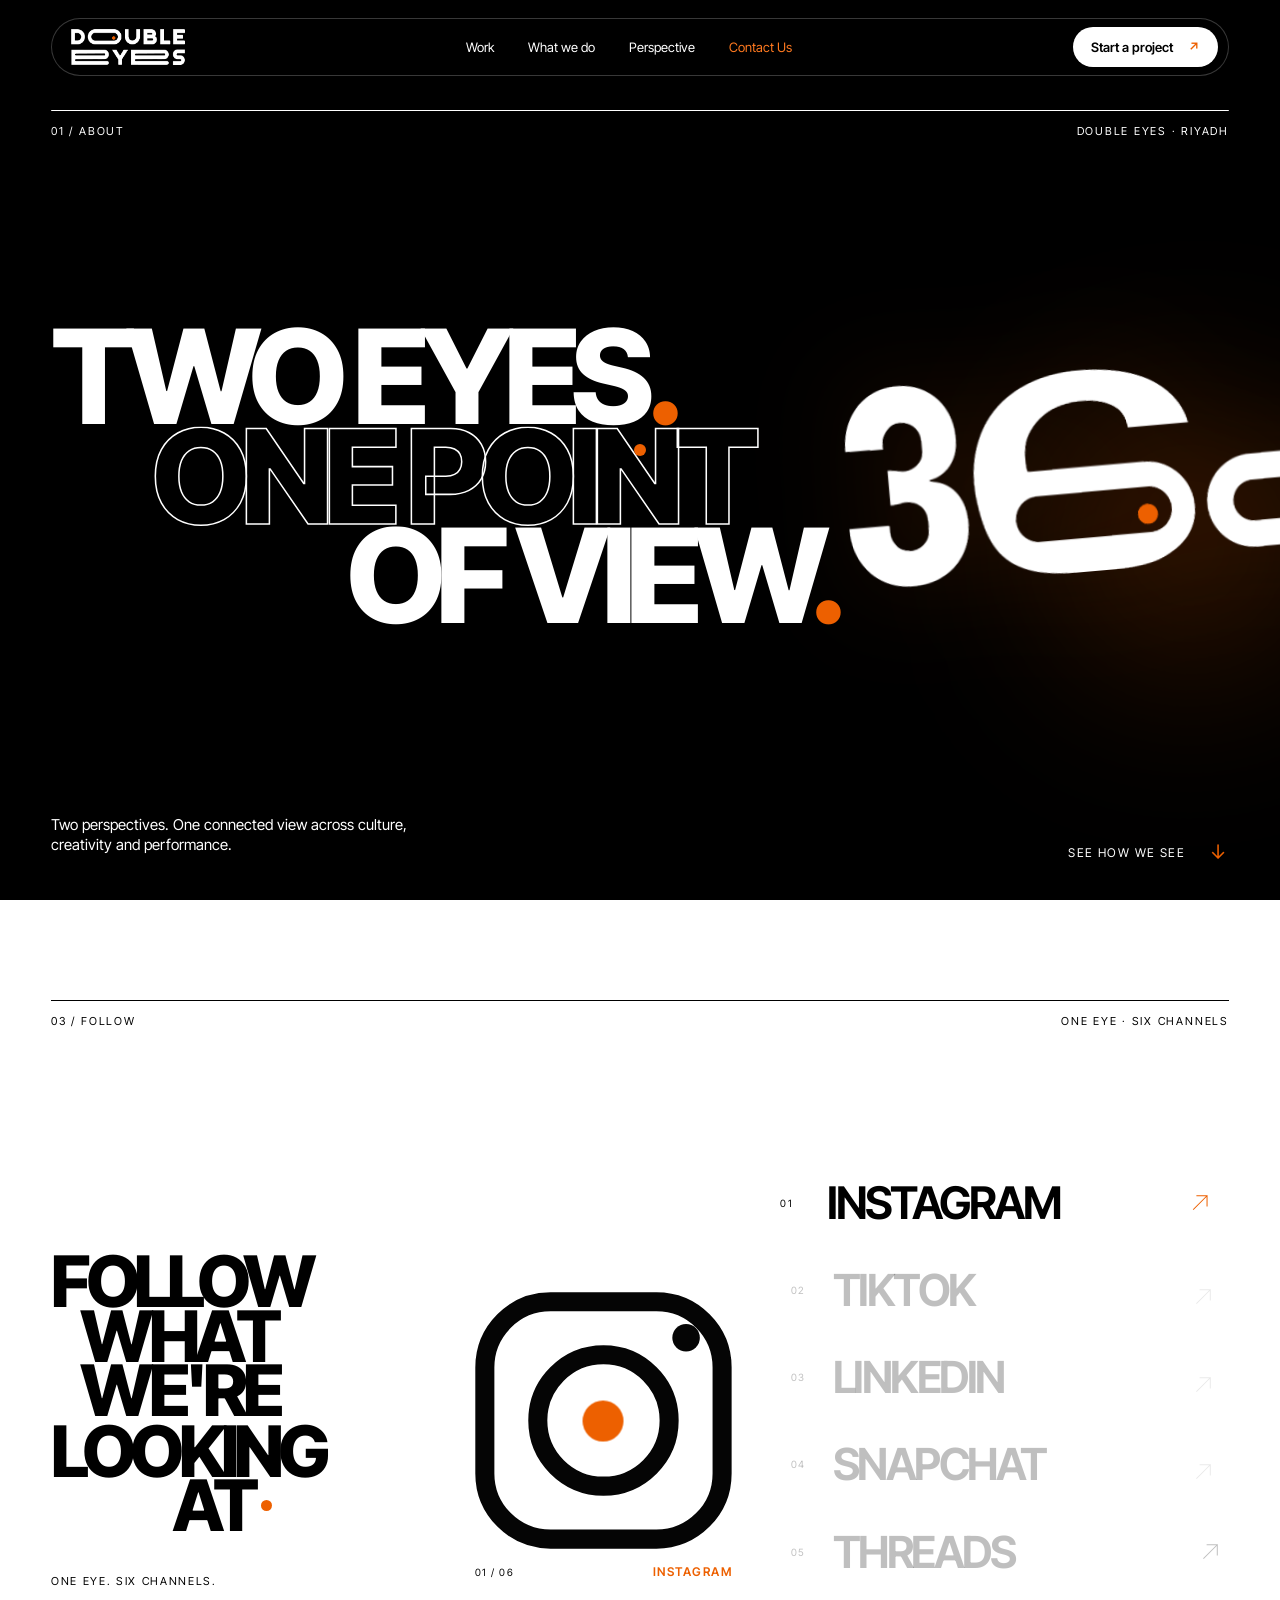
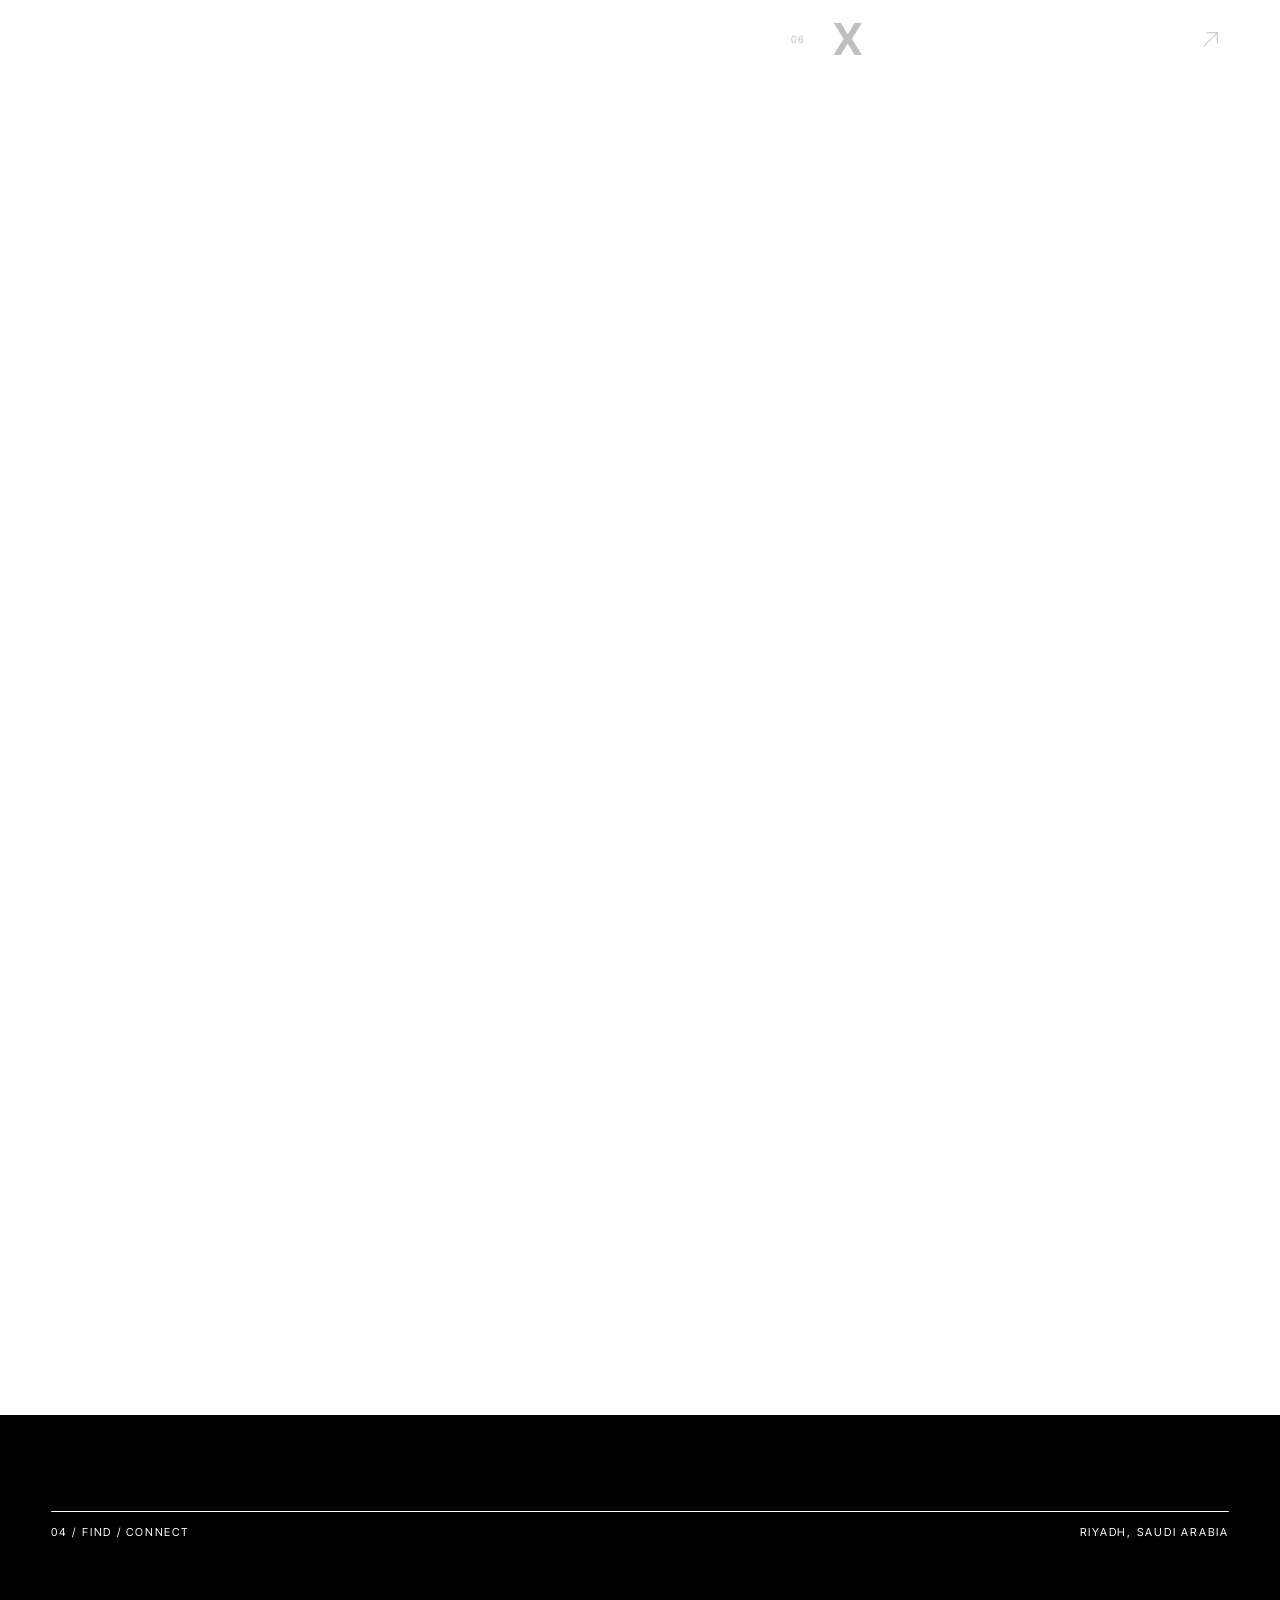
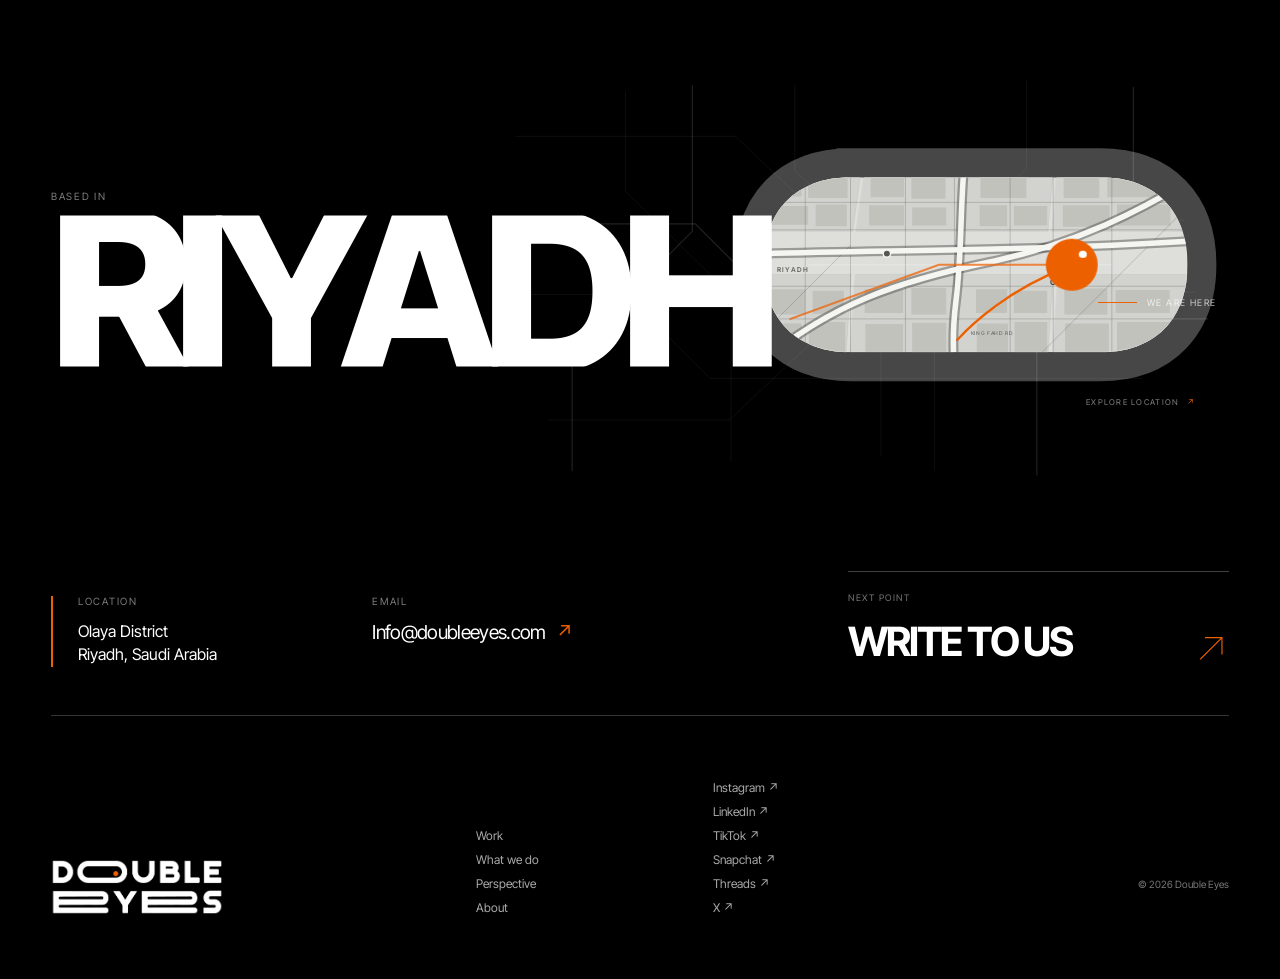
==== commit 1c916159: "update about to contact us" ====
--- a/about/index.html
+++ b/about/index.html
@@ -43,7 +43,7 @@
         <a href="/#motion">Work</a>
         <a href="/#capabilities">What we do</a>
         <a href="/#about">Perspective</a>
-        <a class="is-current" href="/about/" aria-current="page">About</a>
+        <a class="is-current" href="/about/" aria-current="page">Contact Us</a>
       </nav>
       <a class="nav-cta" href="/#contact">Start a project <span>↗</span></a>
       <button class="menu" type="button" aria-label="Open menu" aria-expanded="false">
@@ -82,7 +82,7 @@
         </div>
       </section>
 
-      <section class="about-convergence dark" id="how-we-see" aria-labelledby="convergence-title">
+      <!-- <section class="about-convergence dark" id="how-we-see" aria-labelledby="convergence-title">
         <div class="about-convergence-track">
           <div class="about-convergence-scene">
             <div class="about-frame">
@@ -113,7 +113,7 @@
             </div>
           </div>
         </div>
-      </section>
+      </section> -->
 
       <section class="about-social light" id="follow" aria-labelledby="follow-title">
         <div class="follow-track">
